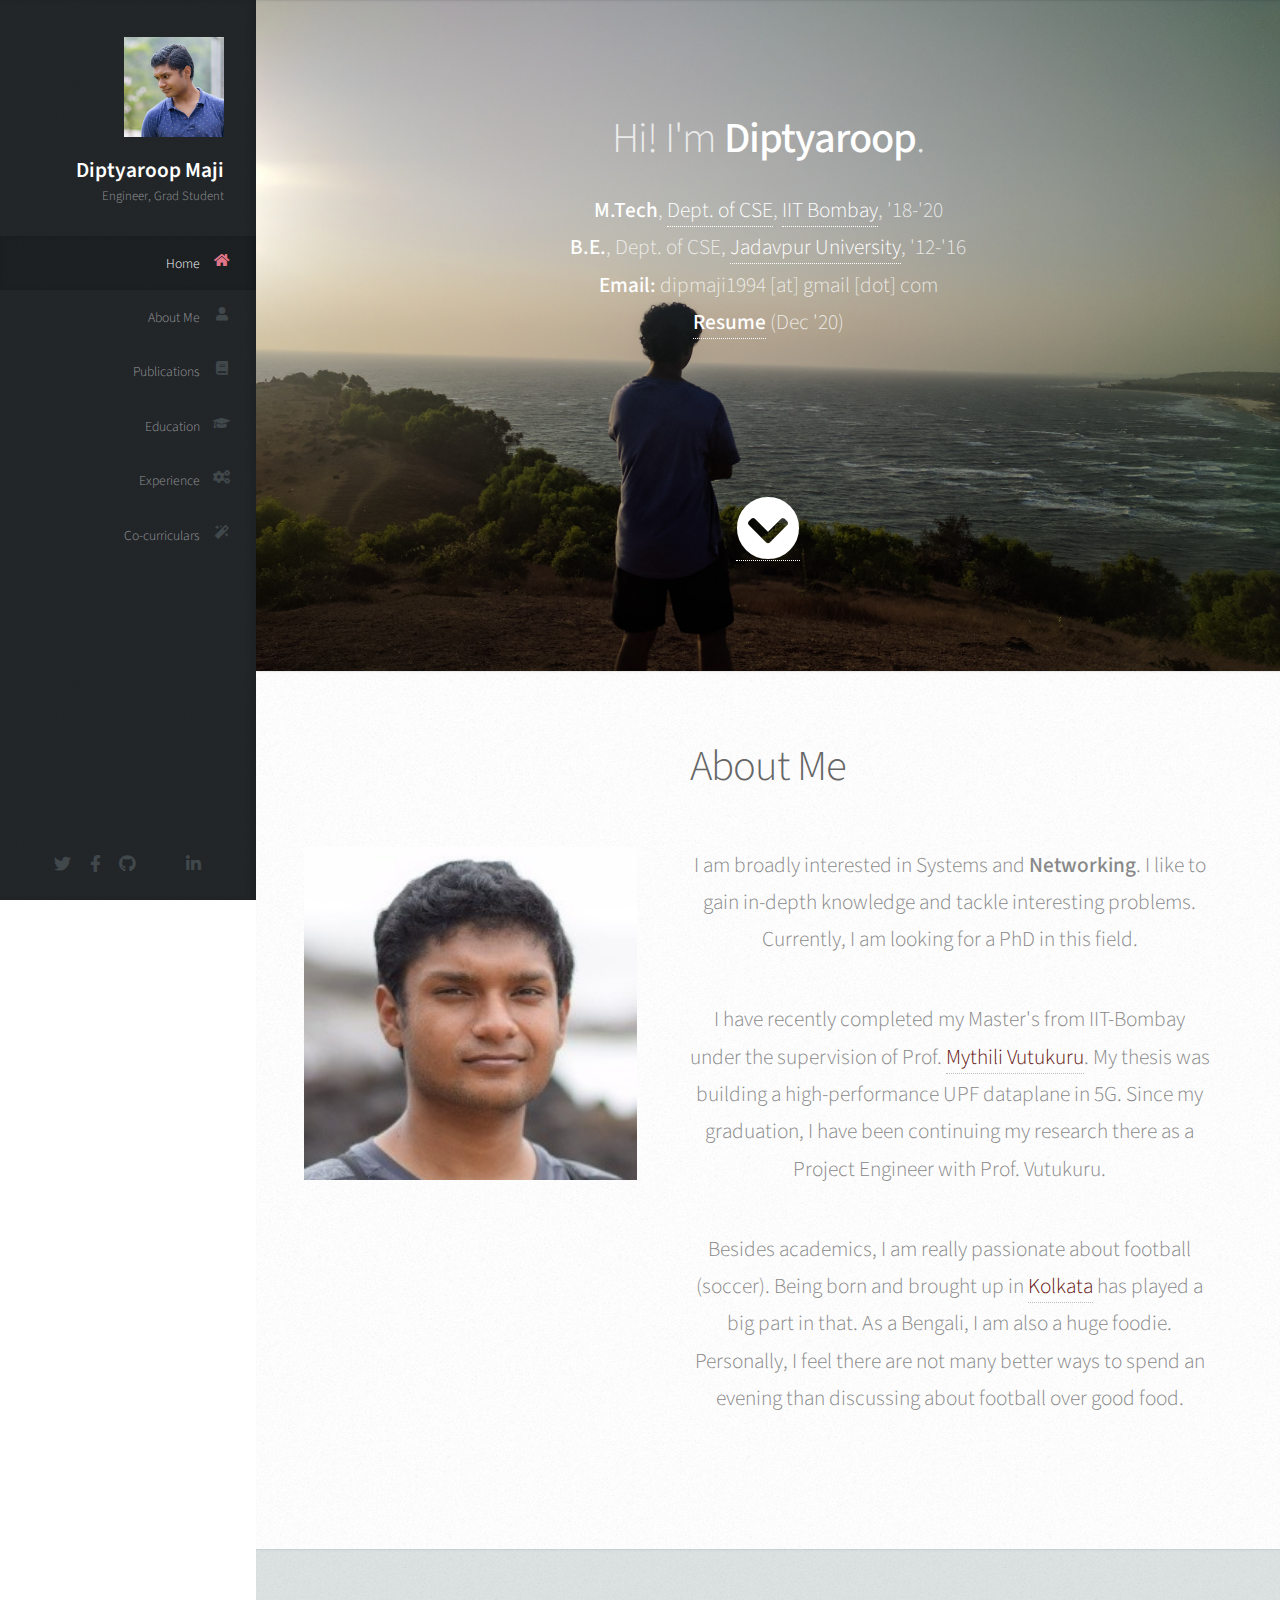
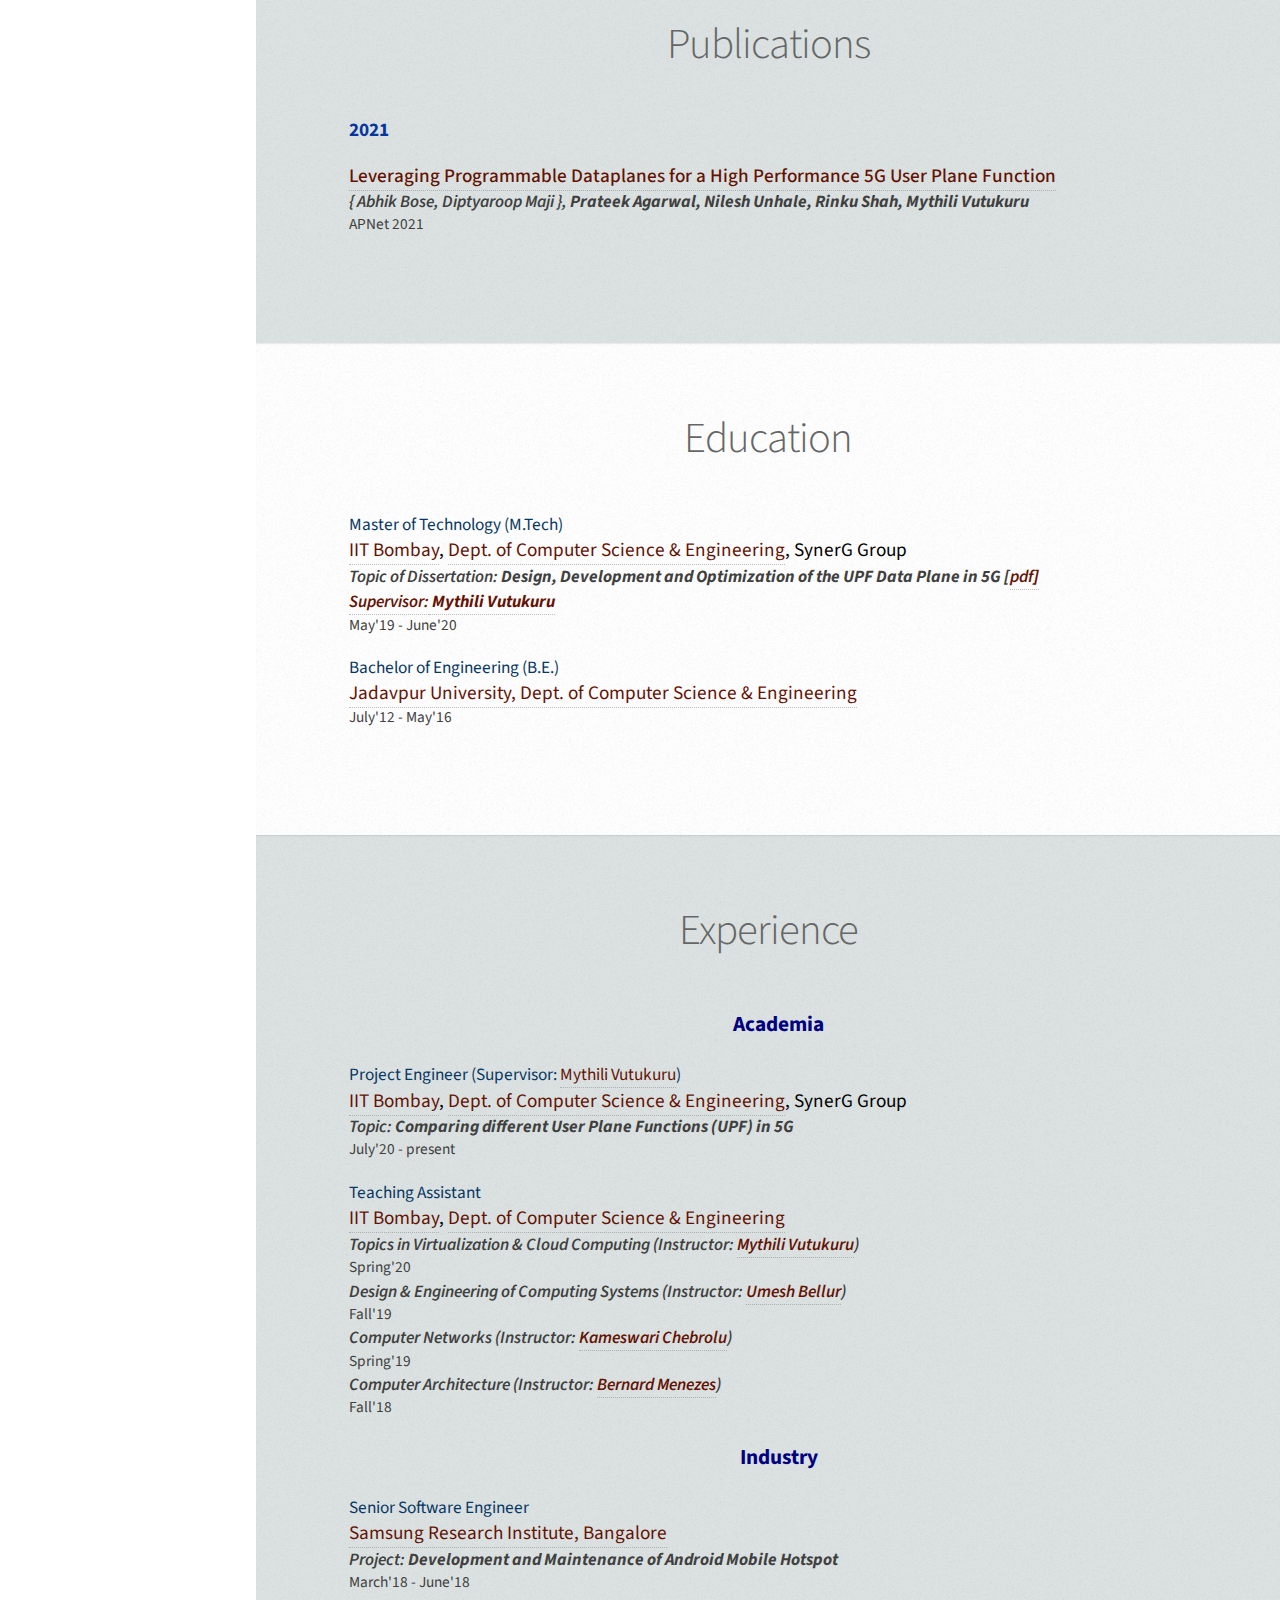
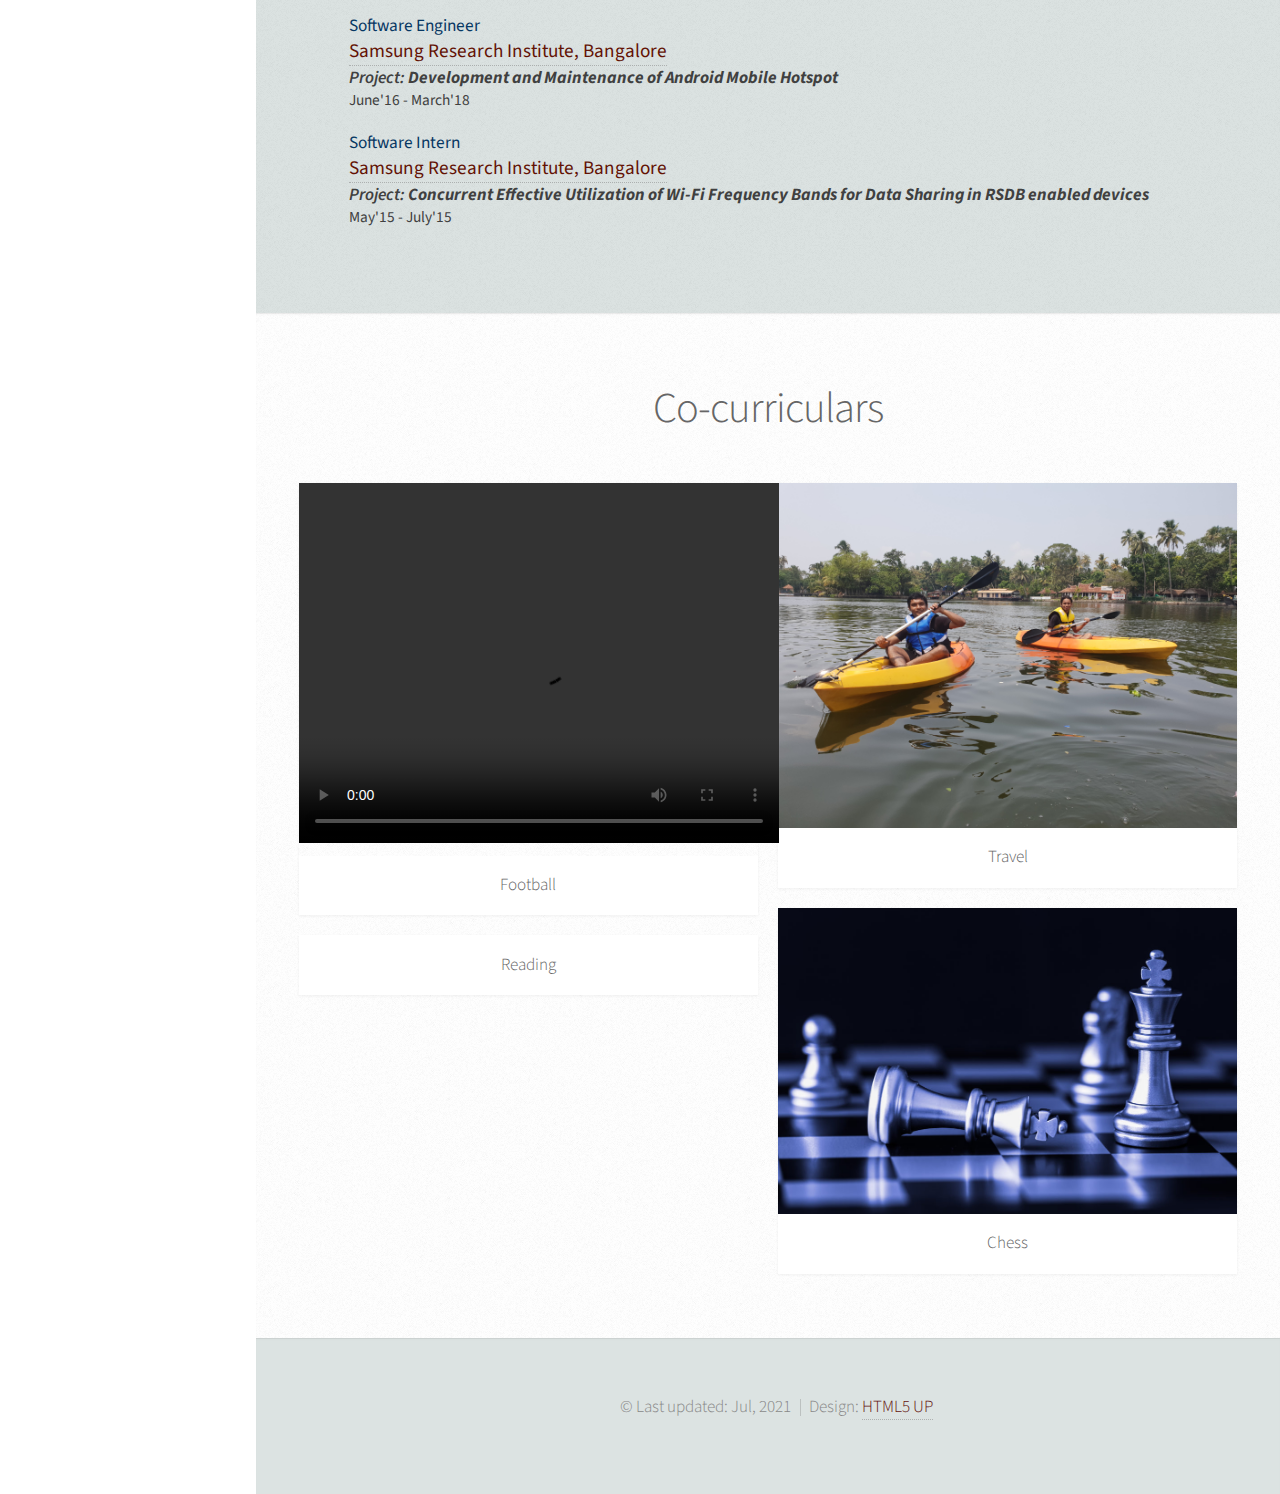
==== index.html @ 67aea066 "Updating website" ====
<!DOCTYPE HTML>
<!--
	Prologue by HTML5 UP
	html5up.net | @ajlkn
	Free for personal and commercial use under the CCA 3.0 license (html5up.net/license)
-->
<html lang="en" xml:lang="en" xmlns= "http://www.w3.org/1999/xhtml">
	<head>
		<title>Diptyaroop Maji</title>
		<meta charset="utf-8" />
		<meta name="viewport" content="width=device-width, initial-scale=1, user-scalable=no" />
		<link rel="stylesheet" href="assets/css/main.css" />
	</head>
	<body class="is-preload">

		<!-- Header -->
			<div id="header">

				<div class="top">

					<!-- Logo -->
						<div id="logo">
							<span class="image avatar48"><img src="images/profile_photo.jpg" alt="" /></span>
							<h1 id="title">Diptyaroop Maji</h1>
							<p>Engineer, Grad Student</p>
						</div>

					<!-- Nav -->
						<nav id="nav">
							<ul>
								<li><a href="#top" id="top-link"><span class="icon solid fa-home">Home</span></a></li>
								<li><a href="#portfolio" id="portfolio-link"><span class="icon solid fa-user">About Me</span></a></li>
								<li><a href="#publication" id="publication-link"><span class="icon solid fa-book">Publications</span></a></li>
								<li><a href="#edu" id="edu-link"><span class="icon solid fa-graduation-cap">Education</span></a></li>
								<li><a href="#about" id="about-link"><span class="icon solid fa-cogs">Experience</span></a></li>
								<li><a href="#contact" id="contact-link"><span class="icon solid fa-magic">Co-curriculars</span></a></li>
							</ul>
						</nav>

				</div>

				<div class="bottom">

					<!-- Social Icons -->
						<ul class="icons">
							<li><a href="https://twitter.com/diptyaroop" class="icon brands fa-twitter"><span class="label">Twitter</span></a></li>
							<li><a href="https://www.facebook.com/diptyaroop.maji/" class="icon brands fa-facebook-f"><span class="label">Facebook</span></a></li>
							<li><a href="https://github.com/diptyaroop" class="icon brands fa-github"><span class="label">Github</span></a></li>
							<li><a href="https://scholar.google.co.in/citations?user=QkURxEAAAAAJ&hl=en&oi=ao" class="ai ai-google-scholar-square"><span class="label"></span></a></li>
							<li><a href="https://www.linkedin.com/in/diptyaroop-maji-65b475a8/" class="icon brands fab fa-linkedin-in"><span class="label">LinkedIn</span></a></li>
							<!-- <li><a href="https://www.linkedin.com/in/diptyaroop-maji-65b475a8/" class="fab fa-linkedin-in"><span class="label"></span></a></li> -->
						</ul>

				</div>

			</div>

		<!-- Main -->
			<div id="main">

				<!-- Intro -->
					<section id="top" class="one dark cover">
						<div class="container">
							<!-- <header>
								<div class="prof-edu">
										<h1>Diptyaroop Maji</h1>
										<br/>
										<p>M.Tech, <a href="https://www.cse.iitb.ac.in/">Dept. of CSE</a>, <a href="http://www.iitb.ac.in/">IIT Bombay</a>, '18-'20</p>
										<p>B.E., Dept. of CSE, <a href="http://www.jaduniv.edu.in/">Jadavpur University</a>, '12-'16</p>
										<br/>
										<p><b>Email:</b> dipmaji1994 [at] gmail [dot] com</p>
										<p><b><a href="docs/Diptyaroop_Maji_CV_2page.pdf">Resume</a></b> (June '20')</p>
								</div>
							</header> -->

							<header>
								<h2 class="alt">Hi! I'm <strong>Diptyaroop</strong>.</h2>
								<p><strong>M.Tech</strong>, <a href="https://www.cse.iitb.ac.in/">Dept. of CSE</a>, <a href="http://www.iitb.ac.in/">IIT Bombay</a>, '18-'20
								<br/>
								<strong>B.E.</strong>, Dept. of CSE, <a href="http://www.jaduniv.edu.in/">Jadavpur University</a>, '12-'16
								<br/>
								<b><strong>Email:</strong></b> dipmaji1994 [at] gmail [dot] com
								<br/>
								<b><a href="docs/Diptyaroop_Maji_CV_2page.pdf"><strong>Resume</strong></a></b> (Dec '20)</p>
								<br/>
								<br/>
								<br/>
							</header>

							<footer>
								<a href="#portfolio" <i class="fas fa-chevron-circle-down fa-3x scrolly"></i></a>
							</footer>

						</div>
					</section>

				<!-- Portfolio -->
					<section id="portfolio" class="two">
						<div class="container">

							<header>
								<h2>About Me</h2>
							</header>

							<div class="row">
								<div class="image featured about_column">
								  <img src="images/self_photo.png" alt="" style="width:100%">
								</div>
								<div class="about_column">
									<p> I am broadly interested in Systems and <b>Networking</b>. I like to gain in-depth knowledge 
									and tackle interesting problems. Currently, I am looking for a PhD in this field.</p>
									<p>I have recently completed my Master's from IIT-Bombay under the supervision of Prof.
										<a href="https://www.cse.iitb.ac.in/~mythili/"> Mythili Vutukuru</a>. My thesis 
										was building a high-performance UPF dataplane in 5G. Since my graduation, 
										I have been continuing my research there as a Project Engineer with Prof. Vutukuru.
									</p>
									<p> Besides academics, I am really passionate about football (soccer). Being born and brought up in 
										<a href="https://www.lonelyplanet.com/india/kolkata-calcutta"> Kolkata</a>
										has played a big part in that. As a Bengali, I am also a huge foodie. Personally, I feel 
										there are not many better ways to spend an evening than discussing about football over good food.
									</p>
								</div>
							</div>

						</div>
					</section>

				<!-- Portfolio -->
				<section id="edu" class="three">
					<div class="container">

						<header>
							<h2>Publications</h2>
						</header>

						<ul class="papers" style="list-style-type:none;">
							<li>2021</li>
							<li>
								<p class="ptitle"><a href="docs/papers/APNet2021.pdf"><strong>Leveraging Programmable Dataplanes for a High Performance 5G User Plane Function</strong></p>
								<p class="pauthors"><strong>{ Abhik Bose, Diptyaroop Maji },</strong> Prateek Agarwal, Nilesh Unhale, Rinku Shah, Mythili Vutukuru</p>
								<p class="presources">APNet 2021</p>
								<!-- <p class="presources">May'19 - June'20</p> -->
							</li>
						</ul>

					</div>
				</section>

				<!-- Portfolio -->
				<section id="edu" class="four">
					<div class="container">

						<header>
							<h2>Education</h2>
						</header>

						<ul class="papers" style="list-style-type:none;">
							<li>
								<p class="pvenue">Master of Technology (M.Tech)</p>
								<p class="ptitle"><a href="http://www.iitb.ac.in/">IIT Bombay</a>, <a href="http://cse.iitb.ac.in/">Dept. of Computer Science & Engineering</a>, SynerG Group</p>
								<p class="pauthors"><strong>Topic of Dissertation:</strong> Design, Development and Optimization of the UPF Data Plane in 5G [<a href="docs/Diptyaroop_Maji_MTech_thesis.pdf"><strong>pdf</strong>]</p>
								<p class="pauthors"><strong>Supervisor:</strong><a href="https://www.cse.iitb.ac.in/~mythili/"> Mythili Vutukuru</a></p>
								<p class="presources">May'19 - June'20</p>
							</li>
							<li>
								<p class="pvenue">Bachelor of Engineering (B.E.)</p>
								<p class="ptitle"><a href="http://www.jaduniv.edu.in/">Jadavpur University, Dept. of Computer Science & Engineering</a></p>
								<!-- <p class="pauthors"><strong>Topic of Dissertation:</strong> Design, Development and Optimization of the UPF Data Plane in 5G</p> -->
								<!-- <p class="pauthors"><strong>Supervisor:</strong><a href="https://www.cse.iitb.ac.in/~mythili/">Mythili Vutukuru</a></p> -->
								<p class="presources">July'12 - May'16</p>
							</li>
						</ul>

					</div>
				</section>

				<!-- About Me -->
					<section id="about" class="five">
						<div class="container">

							<header>
								<h2>Experience</h2>
							</header>

							<ul class="papers pubhead">
								Academia
							<li>
								<p class="pvenue">Project Engineer (Supervisor: <a href="https://www.cse.iitb.ac.in/~mythili/">Mythili Vutukuru</a>)</p>
								<p class="ptitle"><a href="http://www.iitb.ac.in/">IIT Bombay</a>, <a href="http://cse.iitb.ac.in/">Dept. of Computer Science & Engineering</a>, SynerG Group</p>
								<p class="pauthors"><strong>Topic:</strong> Comparing different User Plane Functions (UPF) in 5G</p>
								<p class="presources">July'20 - present</p>
							</li>
							<!-- <li>
								<p class="pvenue">Master's candidate (Supervisor: <a href="https://www.cse.iitb.ac.in/~mythili/">Mythili Vutukuru</a>)</p>
								<p class="ptitle"><a href="http://www.iitb.ac.in/">IIT Bombay</a>, <a href="http://cse.iitb.ac.in/">Dept. of Computer Science & Engineering</a>, SynerG Group</p>
								<p class="pauthors"><strong>Topic of Dissertation:</strong> Design, Development and Optimization of the UPF Data Plane in 5G</p>
								<p class="presources">May'19 - June'20</p>
							</li> -->
							<li>
								<p class="pvenue">Teaching Assistant</p>
								<p class="ptitle"><a href="http://www.iitb.ac.in/">IIT Bombay</a>, <a href="http://cse.iitb.ac.in/">Dept. of Computer Science & Engineering</a></p>
								<p class="pauthors"><strong>Topics in Virtualization & Cloud Computing (Instructor: <a href="https://www.cse.iitb.ac.in/~mythili/">Mythili Vutukuru</a>)</strong></p>
								<p class="presources">Spring'20</p>
								<p class="pauthors"><strong>Design & Engineering of Computing Systems (Instructor: <a href="https://www.cse.iitb.ac.in/~umesh/">Umesh Bellur</a>)</strong></p>
								<p class="presources">Fall'19</p>
								<p class="pauthors"><strong>Computer Networks (Instructor: <a href="https://www.cse.iitb.ac.in/people/faculty.php/">Kameswari Chebrolu</a>)</strong></p>
								<p class="presources">Spring'19</p>
								<p class="pauthors"><strong>Computer Architecture (Instructor: <a href="https://www.cse.iitb.ac.in/people/faculty.php/">Bernard Menezes</a>)</strong></p>
								<p class="presources">Fall'18</p>
							</li>
						</ul>
						<ul class="papers pubhead">							
								Industry
							<li>
								<p class="pvenue">Senior Software Engineer</p>
								<p class="ptitle"><a href="https://research.samsung.com/sri-b"> Samsung Research Institute, Bangalore</a></p>
								<p class="pauthors"><strong>Project:</strong> Development and Maintenance of Android Mobile Hotspot</p>
								<p class="presources">March'18 - June'18</p>
							</li>
							<li>
								<p class="pvenue">Software Engineer</p>
								<p class="ptitle"><a href="https://research.samsung.com/sri-b"> Samsung Research Institute, Bangalore</a></p>
								<p class="pauthors"><strong>Project:</strong> Development and Maintenance of Android Mobile Hotspot</p>
								<p class="presources">June'16 - March'18</p>
							</li>
							<li>
								<p class="pvenue">Software Intern</p>
								<p class="ptitle"><a href="https://research.samsung.com/sri-b"> Samsung Research Institute, Bangalore</a></p>
								<p class="pauthors"><strong>Project:</strong> Concurrent Effective Utilization of Wi-Fi Frequency Bands for Data Sharing in RSDB enabled devices </p>
								<p class="presources">May'15 - July'15</p>
							</li>							
						</ul>

						</div>
					</section>

				<!-- Contact -->
					<section id="contact" class="six">
						<div class="container">

							<header>
								<h2>Co-curriculars</h2>
							</header>

							<div class="row">
								<div class="col-4 col-12-mobile">
									<article class="item">
										<!-- <a href="#" class="image fit"><img src="images/pic02.jpg" alt="" /></a> -->
										<video width="480" height="360" controls>
											<source src="images/football.mp4" type="video/mp4">
										</video>
										<header>
											<h3>Football</h3>
										</header>
									</article>
									<article class="item">
										<div class="image fit"><img src="images/books.jpg" alt="" /></div>
										<header>
											<h3>Reading</h3>
										</header>
									</article>
								</div>
								<div class="col-4 col-12-mobile">
									<article class="item">
										<div class="image fit"><img src="images/travel.jpg" alt="" /></div>
										<header>
											<h3>Travel</h3>
										</header>
									</article>
									<article class="item">
										<div class="image fit"><img src="images/chess.jpg" alt="" /></div>
										<header>
											<h3>Chess</h3>
										</header>
									</article>
								</div>
								<!-- <div class="col-4 col-12-mobile">
									<article class="item">
										<a href="#" class="image fit"><img src="images/pic06.jpg" alt="" /></a>
										<header>
											<h3>Dolor Penatibus</h3>
										</header>
									</article>
									<article class="item">
										<a href="#" class="image fit"><img src="images/pic07.jpg" alt="" /></a>
										<header>
											<h3>Orci Convallis</h3>
										</header>
									</article>
								</div> -->
							</div> 

							

						</div>
					</section>

			</div>

		<!-- Footer -->
			<div id="footer">

				<!-- Copyright -->
					<ul class="copyright">
						<li>&copy; Last updated: Jul, 2021</li><li>Design: <a href="http://html5up.net">HTML5 UP</a></li>
					</ul>

			</div>

		<!-- Scripts -->
			<script src="assets/js/jquery.min.js"></script>
			<script src="assets/js/jquery.scrolly.min.js"></script>
			<script src="assets/js/jquery.scrollex.min.js"></script>
			<script src="assets/js/browser.min.js"></script>
			<script src="assets/js/breakpoints.min.js"></script>
			<script src="assets/js/util.js"></script>
			<script src="assets/js/main.js"></script>

	</body>
</html>
---- assets/css/main.css ----
@import url("fontawesome-all.min.css");
@import url("https://fonts.googleapis.com/css?family=Source+Sans+Pro:300,300italic,400,600");
@import url("https://cdn.jsdelivr.net/gh/jpswalsh/academicons@1/css/academicons.min.css");


/*
	Prologue by HTML5 UP
	html5up.net | @ajlkn
	Free for personal and commercial use under the CCA 3.0 license (html5up.net/license)
*/

html, body, div, span, applet, object,
iframe, h1, h2, h3, h4, h5, h6, p, blockquote,
pre, a, abbr, acronym, address, big, cite,
code, del, dfn, em, img, ins, kbd, q, s, samp,
small, strike, strong, sub, sup, tt, var, b,
u, i, center, dl, dt, dd, ol, ul, li, fieldset,
form, label, legend, table, caption, tbody,
tfoot, thead, tr, th, td, article, aside,
canvas, details, embed, figure, figcaption,
footer, header, hgroup, menu, nav, output, ruby,
section, summary, time, mark, audio, video {
	margin: 0;
	padding: 0;
	border: 0;
	font-size: 100%;
	font: inherit;
	vertical-align: baseline;}

article, aside, details, figcaption, figure,
footer, header, hgroup, menu, nav, section {
	display: block;}

body {
	line-height: 1;
}

ol, ul {
	list-style: none;
}

blockquote, q {
	quotes: none;
}

	blockquote:before, blockquote:after, q:before, q:after {
		content: '';
		content: none;
	}

table {
	border-collapse: collapse;
	border-spacing: 0;
}

body {
	-webkit-text-size-adjust: none;
}

mark {
	background-color: transparent;
	color: inherit;
}

input::-moz-focus-inner {
	border: 0;
	padding: 0;
}

input, select, textarea {
	-moz-appearance: none;
	-webkit-appearance: none;
	-ms-appearance: none;
	appearance: none;
}

/* Basic */

	html {
		box-sizing: border-box;
	}

	*, *:before, *:after {
		box-sizing: inherit;
	}

	body {
		background: #fff;
		font-family: 'Source Sans Pro', sans-serif;
		font-size: 19pt;
		font-weight: 300;
		line-height: 1.75em;
		color: #888;
	}

		body.is-preload *, body.is-preload *:before, body.is-preload *:after {
			-moz-animation: none !important;
			-webkit-animation: none !important;
			-ms-animation: none !important;
			animation: none !important;
			-moz-transition: none !important;
			-webkit-transition: none !important;
			-ms-transition: none !important;
			transition: none !important;
		}

	input, textarea, select {
		font-family: 'Source Sans Pro', sans-serif;
		font-size: 19pt;
		font-weight: 300;
		line-height: 1.75em;
		color: #888;
	}

	h1, h2, h3, h4, h5, h6 {
		font-weight: 300;
		color: #666;
		line-height: 1.5em;
	}

	h1 a, h2 a, h3 a, h4 a, h5 a, h6 a {
		color: inherit;
		text-decoration: none;
	}

		h1 a strong, h2 a strong, h3 a strong, h4 a strong, h5 a strong, h6 a strong {
			color: #333;
		}

	h2 {
		font-size: 2em;
		letter-spacing: -1px;
	}

		h2.alt {
			color: rgb(255, 253, 253);
		}

			h2.alt strong {
				color: rgb(218, 214, 214);
			}

	h3 {
		font-size: 1.5em;
	}

	header {
		margin: 0 0 2em 0;
	}

		header > p {
			margin: 1em 0 0 0;
		}

	footer {
		margin: 2em 0 0 0;
	}

	strong, b {
		font-weight: 500;
		/* color: rgb(255, 244, 244); */
	}

	em, i {
		font-style: italic;
	}

	a {
		text-decoration: none;
		/* color: inherit; */
		color: rgb(99, 18, 14);
		border-bottom: dotted 1px rgba(128, 128, 128, 0.5);
		-moz-transition: color 0.35s ease-in-out, border-bottom-color 0.35s ease-in-out;
		-webkit-transition: color 0.35s ease-in-out, border-bottom-color 0.35s ease-in-out;
		-ms-transition: color 0.35s ease-in-out, border-bottom-color 0.35s ease-in-out;
		transition: color 0.35s ease-in-out, border-bottom-color 0.35s ease-in-out;
		outline: 0;
	}

		a:hover {
			color: #E27689;
			border-bottom-color: rgba(255, 255, 255, 0);
		}

	sub {
		position: relative;
		top: 0.5em;
		font-size: 0.8em;
	}

	sup {
		position: relative;
		top: -0.5em;
		font-size: 0.8em;
	}

	hr {
		border: 0;
		border-top: solid 1px #ddd;
	}

	blockquote {
		border-left: solid 0.5em #ddd;
		padding: 1em 0 1em 2em;
		font-style: italic;
	}

	p, ul, ol, dl, table {
		margin-bottom: 2em;
	}

	br.clear {
		clear: both;
	}

/* Container */

	.container {
		margin: 0 auto;
		max-width: 100%;
		width: 1400px;
	}

		@media screen and (min-width: 961px) and (max-width: 1880px) {

			.container {
				width: 1200px;
			}

		}

		@media screen and (min-width: 961px) and (max-width: 1620px) {

			.container {
				width: 960px;
			}

		}

		@media screen and (min-width: 961px) and (max-width: 1320px) {

			.container {
				width: 100%;
			}

		}

		@media screen and (max-width: 960px) {

			.container {
				width: 100%;
			}

		}

		@media screen and (max-width: 736px) {

			.container {
				width: 100%;
			}

		}

/* Row */

	.row {
		display: flex;
		flex-wrap: wrap;
		box-sizing: border-box;
		align-items: stretch;
	}

		.row > * {
			box-sizing: border-box;
		}

		.row.gtr-uniform > * > :last-child {
			margin-bottom: 0;
		}

		.row.aln-left {
			justify-content: flex-start;
		}

		.row.aln-center {
			justify-content: center;
		}

		.row.aln-right {
			justify-content: flex-end;
		}

		.row.aln-top {
			align-items: flex-start;
		}

		.row.aln-middle {
			align-items: center;
		}

		.row.aln-bottom {
			align-items: flex-end;
		}

		.row > .imp {
			order: -1;
		}

		.row > .col-1 {
			width: 8.33333%;
		}

		.row > .off-1 {
			margin-left: 8.33333%;
		}

		.row > .col-2 {
			width: 16.66667%;
		}

		.row > .off-2 {
			margin-left: 16.66667%;
		}

		.row > .col-3 {
			width: 25%;
		}

		.row > .off-3 {
			margin-left: 25%;
		}

		.row > .col-4 {
			/* width: 33.33333%; */
			width: 50%;
		}

		.row > .off-4 {
			margin-left: 33.33333%;
		}

		.row > .col-5 {
			width: 41.66667%;
		}

		.row > .off-5 {
			margin-left: 41.66667%;
		}

		.row > .col-6 {
			width: 50%;
		}

		.row > .off-6 {
			margin-left: 50%;
		}

		.row > .col-7 {
			width: 58.33333%;
		}

		.row > .off-7 {
			margin-left: 58.33333%;
		}

		.row > .col-8 {
			width: 66.66667%;
		}

		.row > .off-8 {
			margin-left: 66.66667%;
		}

		.row > .col-9 {
			width: 75%;
		}

		.row > .off-9 {
			margin-left: 75%;
		}

		.row > .col-10 {
			width: 83.33333%;
		}

		.row > .off-10 {
			margin-left: 83.33333%;
		}

		.row > .col-11 {
			width: 91.66667%;
		}

		.row > .off-11 {
			margin-left: 91.66667%;
		}

		.row > .col-12 {
			width: 100%;
		}

		.row > .off-12 {
			margin-left: 100%;
		}

		.row.gtr-0 {
			margin-top: 0px;
			margin-left: 0px;
		}

			.row.gtr-0 > * {
				padding: 0px 0 0 0px;
			}

			.row.gtr-0.gtr-uniform {
				margin-top: 0px;
			}

				.row.gtr-0.gtr-uniform > * {
					padding-top: 0px;
				}

		.row.gtr-25 {
			margin-top: -10px;
			margin-left: -10px;
		}

			.row.gtr-25 > * {
				padding: 10px 0 0 10px;
			}

			.row.gtr-25.gtr-uniform {
				margin-top: -10px;
			}

				.row.gtr-25.gtr-uniform > * {
					padding-top: 10px;
				}

		.row.gtr-50 {
			margin-top: -20px;
			margin-left: -20px;
		}

			.row.gtr-50 > * {
				padding: 20px 0 0 20px;
			}

			.row.gtr-50.gtr-uniform {
				margin-top: -20px;
			}

				.row.gtr-50.gtr-uniform > * {
					padding-top: 20px;
				}

		.row {
			margin-top: -40px;
			margin-left: -40px;
		}

			.row > * {
				padding: 40px 0 0 40px;
			}

			.row.gtr-uniform {
				margin-top: -40px;
			}

				.row.gtr-uniform > * {
					padding-top: 40px;
				}

		.row.gtr-150 {
			margin-top: -60px;
			margin-left: -60px;
		}

			.row.gtr-150 > * {
				padding: 60px 0 0 60px;
			}

			.row.gtr-150.gtr-uniform {
				margin-top: -60px;
			}

				.row.gtr-150.gtr-uniform > * {
					padding-top: 60px;
				}

		.row.gtr-200 {
			margin-top: -80px;
			margin-left: -80px;
		}

			.row.gtr-200 > * {
				padding: 80px 0 0 80px;
			}

			.row.gtr-200.gtr-uniform {
				margin-top: -80px;
			}

				.row.gtr-200.gtr-uniform > * {
					padding-top: 80px;
				}

		@media screen and (min-width: 961px) and (max-width: 1880px) {

			.row {
				display: flex;
				flex-wrap: wrap;
				box-sizing: border-box;
				align-items: stretch;
			}

				.row > * {
					box-sizing: border-box;
				}

				.row.gtr-uniform > * > :last-child {
					margin-bottom: 0;
				}

				.row.aln-left {
					justify-content: flex-start;
				}

				.row.aln-center {
					justify-content: center;
				}

				.row.aln-right {
					justify-content: flex-end;
				}

				.row.aln-top {
					align-items: flex-start;
				}

				.row.aln-middle {
					align-items: center;
				}

				.row.aln-bottom {
					align-items: flex-end;
				}

				.row > .imp-wide {
					order: -1;
				}

				.row > .col-1-wide {
					width: 8.33333%;
				}

				.row > .off-1-wide {
					margin-left: 8.33333%;
				}

				.row > .col-2-wide {
					width: 16.66667%;
				}

				.row > .off-2-wide {
					margin-left: 16.66667%;
				}

				.row > .col-3-wide {
					width: 25%;
				}

				.row > .off-3-wide {
					margin-left: 25%;
				}

				.row > .col-4-wide {
					width: 33.33333%;
				}

				.row > .off-4-wide {
					margin-left: 33.33333%;
				}

				.row > .col-5-wide {
					width: 41.66667%;
				}

				.row > .off-5-wide {
					margin-left: 41.66667%;
				}

				.row > .col-6-wide {
					width: 50%;
				}

				.row > .off-6-wide {
					margin-left: 50%;
				}

				.row > .col-7-wide {
					width: 58.33333%;
				}

				.row > .off-7-wide {
					margin-left: 58.33333%;
				}

				.row > .col-8-wide {
					width: 66.66667%;
				}

				.row > .off-8-wide {
					margin-left: 66.66667%;
				}

				.row > .col-9-wide {
					width: 75%;
				}

				.row > .off-9-wide {
					margin-left: 75%;
				}

				.row > .col-10-wide {
					width: 83.33333%;
				}

				.row > .off-10-wide {
					margin-left: 83.33333%;
				}

				.row > .col-11-wide {
					width: 91.66667%;
				}

				.row > .off-11-wide {
					margin-left: 91.66667%;
				}

				.row > .col-12-wide {
					width: 100%;
				}

				.row > .off-12-wide {
					margin-left: 100%;
				}

				.row.gtr-0 {
					margin-top: 0px;
					margin-left: 0px;
				}

					.row.gtr-0 > * {
						padding: 0px 0 0 0px;
					}

					.row.gtr-0.gtr-uniform {
						margin-top: 0px;
					}

						.row.gtr-0.gtr-uniform > * {
							padding-top: 0px;
						}

				.row.gtr-25 {
					margin-top: -10px;
					margin-left: -10px;
				}

					.row.gtr-25 > * {
						padding: 10px 0 0 10px;
					}

					.row.gtr-25.gtr-uniform {
						margin-top: -10px;
					}

						.row.gtr-25.gtr-uniform > * {
							padding-top: 10px;
						}

				.row.gtr-50 {
					margin-top: -20px;
					margin-left: -20px;
				}

					.row.gtr-50 > * {
						padding: 20px 0 0 20px;
					}

					.row.gtr-50.gtr-uniform {
						margin-top: -20px;
					}

						.row.gtr-50.gtr-uniform > * {
							padding-top: 20px;
						}

				.row {
					margin-top: -40px;
					margin-left: -40px;
				}

					.row > * {
						padding: 40px 0 0 40px;
					}

					.row.gtr-uniform {
						margin-top: -40px;
					}

						.row.gtr-uniform > * {
							padding-top: 40px;
						}

				.row.gtr-150 {
					margin-top: -60px;
					margin-left: -60px;
				}

					.row.gtr-150 > * {
						padding: 60px 0 0 60px;
					}

					.row.gtr-150.gtr-uniform {
						margin-top: -60px;
					}

						.row.gtr-150.gtr-uniform > * {
							padding-top: 60px;
						}

				.row.gtr-200 {
					margin-top: -80px;
					margin-left: -80px;
				}

					.row.gtr-200 > * {
						padding: 80px 0 0 80px;
					}

					.row.gtr-200.gtr-uniform {
						margin-top: -80px;
					}

						.row.gtr-200.gtr-uniform > * {
							padding-top: 80px;
						}

		}

		@media screen and (min-width: 961px) and (max-width: 1620px) {

			.row {
				display: flex;
				flex-wrap: wrap;
				box-sizing: border-box;
				align-items: stretch;
			}

				.row > * {
					box-sizing: border-box;
				}

				.row.gtr-uniform > * > :last-child {
					margin-bottom: 0;
				}

				.row.aln-left {
					justify-content: flex-start;
				}

				.row.aln-center {
					justify-content: center;
				}

				.row.aln-right {
					justify-content: flex-end;
				}

				.row.aln-top {
					align-items: flex-start;
				}

				.row.aln-middle {
					align-items: center;
				}

				.row.aln-bottom {
					align-items: flex-end;
				}

				.row > .imp-normal {
					order: -1;
				}

				.row > .col-1-normal {
					width: 8.33333%;
				}

				.row > .off-1-normal {
					margin-left: 8.33333%;
				}

				.row > .col-2-normal {
					width: 16.66667%;
				}

				.row > .off-2-normal {
					margin-left: 16.66667%;
				}

				.row > .col-3-normal {
					width: 25%;
				}

				.row > .off-3-normal {
					margin-left: 25%;
				}

				.row > .col-4-normal {
					width: 33.33333%;
				}

				.row > .off-4-normal {
					margin-left: 33.33333%;
				}

				.row > .col-5-normal {
					width: 41.66667%;
				}

				.row > .off-5-normal {
					margin-left: 41.66667%;
				}

				.row > .col-6-normal {
					width: 50%;
				}

				.row > .off-6-normal {
					margin-left: 50%;
				}

				.row > .col-7-normal {
					width: 58.33333%;
				}

				.row > .off-7-normal {
					margin-left: 58.33333%;
				}

				.row > .col-8-normal {
					width: 66.66667%;
				}

				.row > .off-8-normal {
					margin-left: 66.66667%;
				}

				.row > .col-9-normal {
					width: 75%;
				}

				.row > .off-9-normal {
					margin-left: 75%;
				}

				.row > .col-10-normal {
					width: 83.33333%;
				}

				.row > .off-10-normal {
					margin-left: 83.33333%;
				}

				.row > .col-11-normal {
					width: 91.66667%;
				}

				.row > .off-11-normal {
					margin-left: 91.66667%;
				}

				.row > .col-12-normal {
					width: 100%;
				}

				.row > .off-12-normal {
					margin-left: 100%;
				}

				.row.gtr-0 {
					margin-top: 0px;
					margin-left: 0px;
				}

					.row.gtr-0 > * {
						padding: 0px 0 0 0px;
					}

					.row.gtr-0.gtr-uniform {
						margin-top: 0px;
					}

						.row.gtr-0.gtr-uniform > * {
							padding-top: 0px;
						}

				.row.gtr-25 {
					margin-top: -10px;
					margin-left: -10px;
				}

					.row.gtr-25 > * {
						padding: 10px 0 0 10px;
					}

					.row.gtr-25.gtr-uniform {
						margin-top: -10px;
					}

						.row.gtr-25.gtr-uniform > * {
							padding-top: 10px;
						}

				.row.gtr-50 {
					margin-top: -20px;
					margin-left: -20px;
				}

					.row.gtr-50 > * {
						padding: 20px 0 0 20px;
					}

					.row.gtr-50.gtr-uniform {
						margin-top: -20px;
					}

						.row.gtr-50.gtr-uniform > * {
							padding-top: 20px;
						}

				.row {
					margin-top: -40px;
					margin-left: -40px;
				}

					.row > * {
						padding: 40px 0 0 40px;
					}

					.row.gtr-uniform {
						margin-top: -40px;
					}

						.row.gtr-uniform > * {
							padding-top: 40px;
						}

				.row.gtr-150 {
					margin-top: -60px;
					margin-left: -60px;
				}

					.row.gtr-150 > * {
						padding: 60px 0 0 60px;
					}

					.row.gtr-150.gtr-uniform {
						margin-top: -60px;
					}

						.row.gtr-150.gtr-uniform > * {
							padding-top: 60px;
						}

				.row.gtr-200 {
					margin-top: -80px;
					margin-left: -80px;
				}

					.row.gtr-200 > * {
						padding: 80px 0 0 80px;
					}

					.row.gtr-200.gtr-uniform {
						margin-top: -80px;
					}

						.row.gtr-200.gtr-uniform > * {
							padding-top: 80px;
						}

		}

		@media screen and (min-width: 961px) and (max-width: 1320px) {

			.row {
				display: flex;
				flex-wrap: wrap;
				box-sizing: border-box;
				align-items: stretch;
			}

				.row > * {
					box-sizing: border-box;
				}

				.row.gtr-uniform > * > :last-child {
					margin-bottom: 0;
				}

				.row.aln-left {
					justify-content: flex-start;
				}

				.row.aln-center {
					justify-content: center;
				}

				.row.aln-right {
					justify-content: flex-end;
				}

				.row.aln-top {
					align-items: flex-start;
				}

				.row.aln-middle {
					align-items: center;
				}

				.row.aln-bottom {
					align-items: flex-end;
				}

				.row > .imp-narrow {
					order: -1;
				}

				.row > .col-1-narrow {
					width: 8.33333%;
				}

				.row > .off-1-narrow {
					margin-left: 8.33333%;
				}

				.row > .col-2-narrow {
					width: 16.66667%;
				}

				.row > .off-2-narrow {
					margin-left: 16.66667%;
				}

				.row > .col-3-narrow {
					width: 25%;
				}

				.row > .off-3-narrow {
					margin-left: 25%;
				}

				.row > .col-4-narrow {
					width: 33.33333%;
				}

				.row > .off-4-narrow {
					margin-left: 33.33333%;
				}

				.row > .col-5-narrow {
					width: 41.66667%;
				}

				.row > .off-5-narrow {
					margin-left: 41.66667%;
				}

				.row > .col-6-narrow {
					width: 50%;
				}

				.row > .off-6-narrow {
					margin-left: 50%;
				}

				.row > .col-7-narrow {
					width: 58.33333%;
				}

				.row > .off-7-narrow {
					margin-left: 58.33333%;
				}

				.row > .col-8-narrow {
					width: 66.66667%;
				}

				.row > .off-8-narrow {
					margin-left: 66.66667%;
				}

				.row > .col-9-narrow {
					width: 75%;
				}

				.row > .off-9-narrow {
					margin-left: 75%;
				}

				.row > .col-10-narrow {
					width: 83.33333%;
				}

				.row > .off-10-narrow {
					margin-left: 83.33333%;
				}

				.row > .col-11-narrow {
					width: 91.66667%;
				}

				.row > .off-11-narrow {
					margin-left: 91.66667%;
				}

				.row > .col-12-narrow {
					width: 100%;
				}

				.row > .off-12-narrow {
					margin-left: 100%;
				}

				.row.gtr-0 {
					margin-top: 0px;
					margin-left: 0px;
				}

					.row.gtr-0 > * {
						padding: 0px 0 0 0px;
					}

					.row.gtr-0.gtr-uniform {
						margin-top: 0px;
					}

						.row.gtr-0.gtr-uniform > * {
							padding-top: 0px;
						}

				.row.gtr-25 {
					margin-top: -5px;
					margin-left: -5px;
				}

					.row.gtr-25 > * {
						padding: 5px 0 0 5px;
					}

					.row.gtr-25.gtr-uniform {
						margin-top: -5px;
					}

						.row.gtr-25.gtr-uniform > * {
							padding-top: 5px;
						}

				.row.gtr-50 {
					margin-top: -10px;
					margin-left: -10px;
				}

					.row.gtr-50 > * {
						padding: 10px 0 0 10px;
					}

					.row.gtr-50.gtr-uniform {
						margin-top: -10px;
					}

						.row.gtr-50.gtr-uniform > * {
							padding-top: 10px;
						}

				.row {
					margin-top: -20px;
					margin-left: -20px;
				}

					.row > * {
						padding: 20px 0 0 20px;
					}

					.row.gtr-uniform {
						margin-top: -20px;
					}

						.row.gtr-uniform > * {
							padding-top: 20px;
						}

				.row.gtr-150 {
					margin-top: -30px;
					margin-left: -30px;
				}

					.row.gtr-150 > * {
						padding: 30px 0 0 30px;
					}

					.row.gtr-150.gtr-uniform {
						margin-top: -30px;
					}

						.row.gtr-150.gtr-uniform > * {
							padding-top: 30px;
						}

				.row.gtr-200 {
					margin-top: -40px;
					margin-left: -40px;
				}

					.row.gtr-200 > * {
						padding: 40px 0 0 40px;
					}

					.row.gtr-200.gtr-uniform {
						margin-top: -40px;
					}

						.row.gtr-200.gtr-uniform > * {
							padding-top: 40px;
						}

		}

		@media screen and (max-width: 960px) {

			.row {
				display: flex;
				flex-wrap: wrap;
				box-sizing: border-box;
				align-items: stretch;
			}

				.row > * {
					box-sizing: border-box;
				}

				.row.gtr-uniform > * > :last-child {
					margin-bottom: 0;
				}

				.row.aln-left {
					justify-content: flex-start;
				}

				.row.aln-center {
					justify-content: center;
				}

				.row.aln-right {
					justify-content: flex-end;
				}

				.row.aln-top {
					align-items: flex-start;
				}

				.row.aln-middle {
					align-items: center;
				}

				.row.aln-bottom {
					align-items: flex-end;
				}

				.row > .imp-narrower {
					order: -1;
				}

				.row > .col-1-narrower {
					width: 8.33333%;
				}

				.row > .off-1-narrower {
					margin-left: 8.33333%;
				}

				.row > .col-2-narrower {
					width: 16.66667%;
				}

				.row > .off-2-narrower {
					margin-left: 16.66667%;
				}

				.row > .col-3-narrower {
					width: 25%;
				}

				.row > .off-3-narrower {
					margin-left: 25%;
				}

				.row > .col-4-narrower {
					width: 33.33333%;
				}

				.row > .off-4-narrower {
					margin-left: 33.33333%;
				}

				.row > .col-5-narrower {
					width: 41.66667%;
				}

				.row > .off-5-narrower {
					margin-left: 41.66667%;
				}

				.row > .col-6-narrower {
					width: 50%;
				}

				.row > .off-6-narrower {
					margin-left: 50%;
				}

				.row > .col-7-narrower {
					width: 58.33333%;
				}

				.row > .off-7-narrower {
					margin-left: 58.33333%;
				}

				.row > .col-8-narrower {
					width: 66.66667%;
				}

				.row > .off-8-narrower {
					margin-left: 66.66667%;
				}

				.row > .col-9-narrower {
					width: 75%;
				}

				.row > .off-9-narrower {
					margin-left: 75%;
				}

				.row > .col-10-narrower {
					width: 83.33333%;
				}

				.row > .off-10-narrower {
					margin-left: 83.33333%;
				}

				.row > .col-11-narrower {
					width: 91.66667%;
				}

				.row > .off-11-narrower {
					margin-left: 91.66667%;
				}

				.row > .col-12-narrower {
					width: 100%;
				}

				.row > .off-12-narrower {
					margin-left: 100%;
				}

				.row.gtr-0 {
					margin-top: 0px;
					margin-left: 0px;
				}

					.row.gtr-0 > * {
						padding: 0px 0 0 0px;
					}

					.row.gtr-0.gtr-uniform {
						margin-top: 0px;
					}

						.row.gtr-0.gtr-uniform > * {
							padding-top: 0px;
						}

				.row.gtr-25 {
					margin-top: -5px;
					margin-left: -5px;
				}

					.row.gtr-25 > * {
						padding: 5px 0 0 5px;
					}

					.row.gtr-25.gtr-uniform {
						margin-top: -5px;
					}

						.row.gtr-25.gtr-uniform > * {
							padding-top: 5px;
						}

				.row.gtr-50 {
					margin-top: -10px;
					margin-left: -10px;
				}

					.row.gtr-50 > * {
						padding: 10px 0 0 10px;
					}

					.row.gtr-50.gtr-uniform {
						margin-top: -10px;
					}

						.row.gtr-50.gtr-uniform > * {
							padding-top: 10px;
						}

				.row {
					margin-top: -20px;
					margin-left: -20px;
				}

					.row > * {
						padding: 20px 0 0 20px;
					}

					.row.gtr-uniform {
						margin-top: -20px;
					}

						.row.gtr-uniform > * {
							padding-top: 20px;
						}

				.row.gtr-150 {
					margin-top: -30px;
					margin-left: -30px;
				}

					.row.gtr-150 > * {
						padding: 30px 0 0 30px;
					}

					.row.gtr-150.gtr-uniform {
						margin-top: -30px;
					}

						.row.gtr-150.gtr-uniform > * {
							padding-top: 30px;
						}

				.row.gtr-200 {
					margin-top: -40px;
					margin-left: -40px;
				}

					.row.gtr-200 > * {
						padding: 40px 0 0 40px;
					}

					.row.gtr-200.gtr-uniform {
						margin-top: -40px;
					}

						.row.gtr-200.gtr-uniform > * {
							padding-top: 40px;
						}

		}

		@media screen and (max-width: 736px) {

			.row {
				display: flex;
				flex-wrap: wrap;
				box-sizing: border-box;
				align-items: stretch;
			}

				.row > * {
					box-sizing: border-box;
				}

				.row.gtr-uniform > * > :last-child {
					margin-bottom: 0;
				}

				.row.aln-left {
					justify-content: flex-start;
				}

				.row.aln-center {
					justify-content: center;
				}

				.row.aln-right {
					justify-content: flex-end;
				}

				.row.aln-top {
					align-items: flex-start;
				}

				.row.aln-middle {
					align-items: center;
				}

				.row.aln-bottom {
					align-items: flex-end;
				}

				.row > .imp-mobile {
					order: -1;
				}

				.row > .col-1-mobile {
					width: 8.33333%;
				}

				.row > .off-1-mobile {
					margin-left: 8.33333%;
				}

				.row > .col-2-mobile {
					width: 16.66667%;
				}

				.row > .off-2-mobile {
					margin-left: 16.66667%;
				}

				.row > .col-3-mobile {
					width: 25%;
				}

				.row > .off-3-mobile {
					margin-left: 25%;
				}

				.row > .col-4-mobile {
					width: 33.33333%;
				}

				.row > .off-4-mobile {
					margin-left: 33.33333%;
				}

				.row > .col-5-mobile {
					width: 41.66667%;
				}

				.row > .off-5-mobile {
					margin-left: 41.66667%;
				}

				.row > .col-6-mobile {
					width: 50%;
				}

				.row > .off-6-mobile {
					margin-left: 50%;
				}

				.row > .col-7-mobile {
					width: 58.33333%;
				}

				.row > .off-7-mobile {
					margin-left: 58.33333%;
				}

				.row > .col-8-mobile {
					width: 66.66667%;
				}

				.row > .off-8-mobile {
					margin-left: 66.66667%;
				}

				.row > .col-9-mobile {
					width: 75%;
				}

				.row > .off-9-mobile {
					margin-left: 75%;
				}

				.row > .col-10-mobile {
					width: 83.33333%;
				}

				.row > .off-10-mobile {
					margin-left: 83.33333%;
				}

				.row > .col-11-mobile {
					width: 91.66667%;
				}

				.row > .off-11-mobile {
					margin-left: 91.66667%;
				}

				.row > .col-12-mobile {
					width: 100%;
				}

				.row > .off-12-mobile {
					margin-left: 100%;
				}

				.row.gtr-0 {
					margin-top: 0px;
					margin-left: 0px;
				}

					.row.gtr-0 > * {
						padding: 0px 0 0 0px;
					}

					.row.gtr-0.gtr-uniform {
						margin-top: 0px;
					}

						.row.gtr-0.gtr-uniform > * {
							padding-top: 0px;
						}

				.row.gtr-25 {
					margin-top: -5px;
					margin-left: -5px;
				}

					.row.gtr-25 > * {
						padding: 5px 0 0 5px;
					}

					.row.gtr-25.gtr-uniform {
						margin-top: -5px;
					}

						.row.gtr-25.gtr-uniform > * {
							padding-top: 5px;
						}

				.row.gtr-50 {
					margin-top: -10px;
					margin-left: -10px;
				}

					.row.gtr-50 > * {
						padding: 10px 0 0 10px;
					}

					.row.gtr-50.gtr-uniform {
						margin-top: -10px;
					}

						.row.gtr-50.gtr-uniform > * {
							padding-top: 10px;
						}

				.row {
					margin-top: -20px;
					margin-left: -20px;
				}

					.row > * {
						padding: 20px 0 0 20px;
					}

					.row.gtr-uniform {
						margin-top: -20px;
					}

						.row.gtr-uniform > * {
							padding-top: 20px;
						}

				.row.gtr-150 {
					margin-top: -30px;
					margin-left: -30px;
				}

					.row.gtr-150 > * {
						padding: 30px 0 0 30px;
					}

					.row.gtr-150.gtr-uniform {
						margin-top: -30px;
					}

						.row.gtr-150.gtr-uniform > * {
							padding-top: 30px;
						}

				.row.gtr-200 {
					margin-top: -40px;
					margin-left: -40px;
				}

					.row.gtr-200 > * {
						padding: 40px 0 0 40px;
					}

					.row.gtr-200.gtr-uniform {
						margin-top: -40px;
					}

						.row.gtr-200.gtr-uniform > * {
							padding-top: 40px;
						}

		}

/* Sections/Article */

	section, article {
		margin-bottom: 3em;
	}

		section > :last-child,
		section > .container, section:last-child, article > :last-child,
		article > .container, article:last-child {
			margin-bottom: 0;
		}

		.row > section, .row > article {
			margin-bottom: 0;
		}

/* Image */

	.image {
		display: inline-block;
		border: 0;
	}

		.image img {
			display: block;
			width: 100%;
		}

		.image.avatar48 {
			width: 100px;
			height: 100px;
			background: #f00;
		}

			.image.avatar48 img {
				width: 100px;
				height: 100px;
			}

		.image.fit {
			display: block;
			width: 100%;
		}

		.image.featured {
			display: block;
			width: 40%;
			margin: 0 0 2em 0;
		}

		.image.left {
			float: left;
			margin: 0 2em 2em 0;
		}

		.image.centered {
			display: block;
			margin: 0 0 2em 0;
		}

			.image.centered img {
				margin: 0 auto;
				width: auto;
			}

/* List */

	ul {
		list-style: disc;
		padding-left: 1em;
	}

		ul li {
			padding-left: 0.5em;
		}

	ol {
		list-style: decimal;
		padding-left: 1.25em;
	}

		ol li {
			padding-left: 0.25em;
		}

/* Icons */

	ul.icons {
		cursor: default;
		list-style: none;
		padding-left: 0;
	}

		ul.icons li {
			display: inline-block;
			padding-left: 0;
		}

		ul.icons a {
			display: inline-block;
			width: 2em;
			height: 2em;
			line-height: 2em;
			text-align: center;
			border: 0;
		}

/* Form */

	form label {
		display: block;
		text-align: left;
		margin-bottom: 0.5em;
	}

	form input[type="text"],
	form input[type="email"],
	form input[type="password"],
	form select,
	form textarea {
		position: relative;
		-webkit-appearance: none;
		display: block;
		border: 0;
		outline: 0;
		background: #fff;
		background: rgba(255, 255, 255, 0.75);
		width: 100%;
		border-radius: 0.35em;
		padding: 0.75em 1em 0.75em 1em;
		box-shadow: inset 0 0.1em 0.1em 0 rgba(0, 0, 0, 0.05);
		border: solid 1px rgba(0, 0, 0, 0.15);
		-moz-transition: all 0.35s ease-in-out;
		-webkit-transition: all 0.35s ease-in-out;
		-ms-transition: all 0.35s ease-in-out;
		transition: all 0.35s ease-in-out;
	}

		form input[type="text"]:focus,
		form input[type="email"]:focus,
		form input[type="password"]:focus,
		form select:focus,
		form textarea:focus {
			box-shadow: 0 0 2px 1px #8ebebc;
			background: #fff;
		}

	form input[type="text"],
	form input[type="email"],
	form input[type="password"],
	form select {
		line-height: 1.25em;
	}

	form textarea {
		min-height: 14em;
	}

	form ::-webkit-input-placeholder {
		color: #555 !important;
	}

	form :-moz-placeholder {
		color: #555 !important;
	}

	form ::-moz-placeholder {
		color: #555 !important;
	}

	form :-ms-input-placeholder {
		color: #555 !important;
	}

	form ::-moz-focus-inner {
		border: 0;
	}

/* Table */

	table {
		width: 100%;
		text-align: left;
	}

		table tbody tr:nth-child(2n+2) {
			background: #f4f4f4;
		}

		table td {
			padding: 0.5em 1em 0.5em 1em;
		}

		table th {
			text-align: left;
			padding: 0.5em 1em 0.5em 1em;
			color: #fff;
			background: #222729 url("images/overlay.png");
		}

		table thead {
			background: #444;
			color: #fff;
		}

		table tfoot {
			background: #eee;
		}

/* Button */

	input[type="button"],
	input[type="submit"],
	input[type="reset"],
	button,
	.button {
		position: relative;
		display: inline-block;
		border-radius: 0.35em;
		color: #fff !important;
		text-decoration: none;
		padding: 0.75em 2.5em 0.75em 2.5em;
		background-color: #8ebebc;
		border: 0;
		cursor: pointer;
		background-image: -moz-linear-gradient(top, rgba(0, 0, 0, 0), rgba(0, 0, 0, 0.15)), url("images/overlay.png");
		background-image: -webkit-linear-gradient(top, rgba(0, 0, 0, 0), rgba(0, 0, 0, 0.15)), url("images/overlay.png");
		background-image: -ms-linear-gradient(top, rgba(0, 0, 0, 0), rgba(0, 0, 0, 0.15)), url("images/overlay.png");
		background-image: linear-gradient(top, rgba(0, 0, 0, 0), rgba(0, 0, 0, 0.15)), url("images/overlay.png");
		-moz-transition: background-color 0.35s ease-in-out;
		-webkit-transition: background-color 0.35s ease-in-out;
		-ms-transition: background-color 0.35s ease-in-out;
		transition: background-color 0.35s ease-in-out;
	}

		input[type="button"]:hover,
		input[type="submit"]:hover,
		input[type="reset"]:hover,
		button:hover,
		.button:hover {
			background-color: #9ececc;
		}

		input[type="button"]:active,
		input[type="submit"]:active,
		input[type="reset"]:active,
		button:active,
		.button:active {
			background-color: #7eaeac;
		}

/* Item */

	.item {
		box-shadow: 0 0.05em 0.15em 0 rgba(0, 0, 0, 0.05);
		margin-bottom: 40px;
	}

		.item header {
			background: #fff;
			margin: 0;
			padding: 1em 0 1em 0;
			font-size: 0.8em;
		}

			.item header h3 {
				font-size: 1em;
			}

/* Icons */

	.icon {
		text-decoration: none;
		text-decoration: none;
	}

		.icon:before {
			-moz-osx-font-smoothing: grayscale;
			-webkit-font-smoothing: antialiased;
			display: inline-block;
			font-style: normal;
			font-variant: normal;
			text-rendering: auto;
			line-height: 1;
			text-transform: none !important;
			font-family: 'Font Awesome 5 Free';
			font-weight: 400;
		}

		.icon:before {
			line-height: inherit;
		}

		.icon > .label {
			display: none;
		}

		.icon.solid:before {
			font-weight: 900;
		}

		.icon.brands:before {
			font-family: 'Font Awesome 5 Brands';
		}

/* Header */

	#header {
		display: -moz-flex;
		display: -webkit-flex;
		display: -ms-flex;
		display: flex;
		-moz-flex-direction: column;
		-webkit-flex-direction: column;
		-ms-flex-direction: column;
		flex-direction: column;
		-moz-justify-content: space-between;
		-webkit-justify-content: space-between;
		-ms-justify-content: space-between;
		justify-content: space-between;
		background: #222629 url("images/overlay.png");
		box-shadow: inset -0.25em 0 0.25em 0 rgba(0, 0, 0, 0.1);
		color: #fff;
		height: 100%;
		left: 0;
		overflow-y: auto;
		position: fixed;
		text-align: right;
		top: 0;
		width: 375px;
	}

		#header .top {
			-moz-flex-grow: 1;
			-webkit-flex-grow: 1;
			-ms-flex-grow: 1;
			flex-grow: 1;
		}

		#header .bottom {
			-moz-flex-shrink: 0;
			-webkit-flex-shrink: 0;
			-ms-flex-shrink: 0;
			flex-shrink: 0;
			padding: 1.5em 0 0.75em 0;
		}

			#header .bottom > :last-child {
				margin-bottom: 0;
			}

		#header .icons {
			font-size: 0.8em;
			text-align: center;
		}

			#header .icons a {
				color: #41484c;
				-moz-transition: color 0.35s ease-in-out;
				-webkit-transition: color 0.35s ease-in-out;
				-ms-transition: color 0.35s ease-in-out;
				transition: color 0.35s ease-in-out;
			}

				#header .icons a:hover {
					color: #fff;
				}

	#logo {
		position: relative;
		margin: 1.75em 1.5em 1.5em 1.5em;
		min-height: 48px;
		cursor: default;
	}

		#logo h1 {
			position: relative;
			color: #fff;
			font-weight: 600;
			font-size: 1em;
			line-height: 1em;
		}

		#logo p {
			position: relative;
			display: block;
			font-size: 0.6em;
			color: rgba(255, 255, 255, 0.5);
			line-height: 1.25em;
			margin: 0.5em 0 0 0;
		}

		#logo .image {
			position: absolute;
			left: 0;
			top: 0;
		}

	#nav ul {
		list-style: none;
		padding-left: 0;
		margin-bottom: 0;
	}

		#nav ul li {
			padding-left: 0;
		}

			#nav ul li a {
				display: block;
				padding: 0.5em 1.5em 0.5em 1.5em;
				color: rgba(255, 255, 255, 0.5);
				text-decoration: none;
				outline: 0;
				border: 0;
				-moz-transition: none;
				-webkit-transition: none;
				-ms-transition: none;
				transition: none;
			}

				#nav ul li a span {
					position: relative;
					display: block;
					font-size: 0.8em;
				}

					#nav ul li a span:before {
						position: absolute;
						left: 0;
						color: #41484c;
						text-align: center;
						width: 1.25em;
						line-height: 1.75em;
					}

				#nav ul li a.active {
					background: rgba(0, 0, 0, 0.15);
					box-shadow: inset 0 0 0.25em 0 rgba(0, 0, 0, 0.125);
					color: #fff;
				}

					#nav ul li a.active span:before {
						color: #e27689;
					}

/* Footer */

	#footer {
		margin-left: 375px;
		text-align: center;
		background-color: #dce3e2;
		padding: 3em 0 4em 0;
		box-shadow: inset 0 1px 0 0 rgba(0, 0, 0, 0.05), inset 0 0.1em 0.1em 0 rgba(0, 0, 0, 0.025);
		font-size: 0.8em;
	}

		#footer .copyright {
			cursor: default;
			margin: 0;
		}

			#footer .copyright li {
				display: inline-block;
				line-height: 1em;
				border-left: solid 1px rgba(128, 128, 128, 0.35);
				padding: 0 0 0 0.5em;
				margin: 0 0 0 0.5em;
			}

				#footer .copyright li:first-child {
					border-left: 0;
					padding-left: 0;
					margin-left: 0;
				}

/* Main */

	#main {
		margin-left: 375px;
	}

		#main > section {
			margin: 0;
			overflow: hidden;
			padding: 4em 0;
			box-shadow: inset 0 1px 0 0 rgba(0, 0, 0, 0.05), inset 0 0.1em 0.1em 0 rgba(0, 0, 0, 0.025);
			text-align: center;
			background-image: url("images/overlay.png");
		}

			#main > section.dark {
				color: #ddd;
				color: rgba(255, 255, 255, 0.75);
			}

				#main > section.dark h2, #main > section.dark h3, #main > section.dark h4, #main > section.dark h5, #main > section.dark h6 {
					color: inherit;
				}

				#main > section.dark strong {
					color: #fff;
					border-color: inherit;
				}

				#main > section.dark a {
					color: #fff;
					border-color: inherit;
				}

					#main > section.dark a:hover {
						border-bottom-color: rgba(255, 255, 255, 0);
					}

			#main > section.cover {
				padding: 10em 0;
				background-size: cover;
				background-position: center center;
			}

			#main > section.one {
				background-color: #81918E;
				background-image: url("../../images/banner.jpg");
			}

			#main > section.two {
				background-color: #ffffff;
				/* background-image: url("../../images/self_photo.png"); */
			}

			#main > section.three {
				/* background-color: #f5fafa; */
				background-color: #dce3e2;
			}

			#main > section.four {
				/* background-color: #ecf1f1; */
				background-color: #ffffff;
			}

			#main > section.five {
				/* background-color: #e2e7e6; */
				background-color: #dce3e2;
			}
			#main > section.six {
				/* background-color: #dee2e1; */
				background-color: #ffffff;
			}

/* Wide */

	@media screen and (min-width: 961px) and (max-width: 1880px) {

		/* Basic */

			body, input, textarea, select {
				font-size: 17pt;
			}

		/* Header */

			#header {
				width: 300px;
			}

		/* Footer */

			#footer {
				margin-left: 300px;
			}

		/* Main */

			#main {
				margin-left: 300px;
			}

	}

/* Normal */

	@media screen and (min-width: 961px) and (max-width: 1620px) {

		/* Main */

			#main > section {
				padding: 3em 0;
			}

			#main section.cover {
				padding: 5em 0;
			}

	}

/* Narrow */

	@media screen and (min-width: 961px) and (max-width: 1320px) {

		/* Basic */

			body, input, textarea, select {
				font-size: 16pt;
			}

			.container {
				padding: 0 2em 0 2em;
			}

		/* Icons */

			ul.icons li a {
				width: 1.75em;
			}

		/* Item */

			.item {
				margin-bottom: 20px;
			}

		/* Header */

			#header {
				width: 20%;
			}

			#logo .image {
				position: relative;
				margin: 0 0 0.5em 0;
			}

			#nav ul li a {
				font-size: 0.8em;
				padding-top: 0.5em;
				padding-bottom: 0.5em;
			}

				#nav ul li a span {
					padding-right: 2.25em;
				}

					#nav ul li a span:before {
						left: 100%;
						margin-left: -1.25em;
						line-height: 2.25em;
					}

		/* Footer */

			#footer {
				margin-left: 20%;
			}

		/* Main */

			#main {
				margin-left: 20%;
			}

	}

/* Narrower */

	#headerToggle {
		display: none;
	}

	@media screen and (max-width: 960px) {

		/* Basic */

			html, body {
				overflow-x: hidden;
			}

			body, input, textarea, select {
				font-size: 16pt;
			}

			header br {
				display: none;
			}

			.container {
				padding: 0 2em 0 2em;
			}

		/* Item */

			.item {
				margin-bottom: 15px;
			}

		/* Icons */

			ul.icons a {
				width: 1.75em;
				font-size: 1.25em;
			}

		/* Header */

			#header {
				-moz-backface-visibility: hidden;
				-webkit-backface-visibility: hidden;
				-ms-backface-visibility: hidden;
				backface-visibility: hidden;
				-moz-transform: translateX(-275px);
				-webkit-transform: translateX(-275px);
				-ms-transform: translateX(-275px);
				transform: translateX(-275px);
				-moz-transition: -moz-transform 0.5s ease;
				-webkit-transition: -webkit-transform 0.5s ease;
				-ms-transition: -ms-transform 0.5s ease;
				transition: transform 0.5s ease;
				-webkit-overflow-scrolling: touch;
				display: block;
				height: 100%;
				left: 0;
				overflow-y: auto;
				position: fixed;
				top: 0;
				width: 275px;
				z-index: 10002;
				width: 275px;
				background: #222729 url("images/overlay.png");
				box-shadow: inset -0.25em 0 0.25em 0 rgba(0, 0, 0, 0.125);
			}

				#header .top {
					position: relative;
				}

				#header .bottom {
					border-top: solid 1px rgba(255, 255, 255, 0.05);
					box-shadow: 0 -1px 0 0 rgba(0, 0, 0, 0.15);
					padding-top: 2em;
					margin-top: 2em;
					position: relative;
				}

			#logo {
				margin: 1.5em 1.25em 1.25em 1.25em;
			}

			#nav ul li a {
				padding: 0.5em 1.25em 0.5em 1.25em;
			}

			#headerToggle {
				-moz-backface-visibility: hidden;
				-webkit-backface-visibility: hidden;
				-ms-backface-visibility: hidden;
				backface-visibility: hidden;
				-moz-transition: -moz-transform 0.5s ease;
				-webkit-transition: -webkit-transform 0.5s ease;
				-ms-transition: -ms-transform 0.5s ease;
				transition: transform 0.5s ease;
				display: block;
				height: 2.25em;
				left: 0;
				position: fixed;
				top: 0;
				width: 3.25em;
				z-index: 10001;
			}

				#headerToggle .toggle {
					text-decoration: none;
					position: absolute;
					left: 0;
					top: 0;
					width: 100%;
					height: 100%;
					outline: 0;
					border: 0;
				}

					#headerToggle .toggle:before {
						-moz-osx-font-smoothing: grayscale;
						-webkit-font-smoothing: antialiased;
						display: inline-block;
						font-style: normal;
						font-variant: normal;
						text-rendering: auto;
						line-height: 1;
						text-transform: none !important;
						font-family: 'Font Awesome 5 Free';
						font-weight: 900;
					}

					#headerToggle .toggle:before {
						text-decoration: none;
						content: '\f0c9';
						color: #fff;
						font-size: 18px;
						background: rgba(128, 136, 144, 0.5);
						border-radius: 0.35em;
						text-align: center;
						position: absolute;
						left: 0.5em;
						top: 0.5em;
						display: block;
						width: 3.25em;
						height: 2.25em;
						line-height: 2.25em;
					}

			body.header-visible #main {
				-moz-transform: translateX(275px);
				-webkit-transform: translateX(275px);
				-ms-transform: translateX(275px);
				transform: translateX(275px);
			}

			body.header-visible #headerToggle {
				-moz-transform: translateX(275px);
				-webkit-transform: translateX(275px);
				-ms-transform: translateX(275px);
				transform: translateX(275px);
			}

			body.header-visible #header {
				-moz-transform: translateX(0);
				-webkit-transform: translateX(0);
				-ms-transform: translateX(0);
				transform: translateX(0);
			}

		/* Footer */

			#footer {
				margin-left: 0;
			}

		/* Main */

			#main {
				-moz-backface-visibility: hidden;
				-webkit-backface-visibility: hidden;
				-ms-backface-visibility: hidden;
				backface-visibility: hidden;
				-moz-transition: -moz-transform 0.5s ease;
				-webkit-transition: -webkit-transform 0.5s ease;
				-ms-transition: -ms-transform 0.5s ease;
				transition: transform 0.5s ease;
				padding-bottom: 1px;
				margin-left: 0;
			}

				#main > section {
					padding: 3em 0;
				}

				#main section.cover {
					padding: 4em 0;
				}

	}

/* Mobile */

	@media screen and (max-width: 736px) {

		/* Basic */

			body, input, textarea, select {
				font-size: 14pt;
			}

			h2 {
				font-size: 1.5em;
				letter-spacing: 0;
				font-weight: 300;
			}

			.container {
				padding: 0 15px 0 15px;
			}

		/* List */

			ul.icons a {
				width: 2em;
				font-size: 1.25em;
			}

		/* Main */

			#main > section {
				padding: 2em 0;
			}

			#main section.cover {
				padding: 4em 0em;
			}

				#main section.cover header {
					padding: 0 1em;
				}

		/* Footer */

			#footer .copyright li {
				display: block;
				line-height: 1.25em;
				border: 0;
				padding: 0;
				margin: 1em 0 0 0;
			}

				#footer .copyright li:first-child {
					margin-top: 0;
				}

	}

/* Custom section starts here */

/* Profile */

#profile .summary {
	cursor: default;
	margin: 0;
}

#profile .summary img {
	width: 11em;
	height: 11em;
	border-radius: 50%;
}

#profile .summary li {
	display: inline-block;
	line-height: 1em;
	padding: 0 0 0 11em;
	margin: 0 0 0 2em;
}

	#profile .summary li:first-child {
		border-left: 0;
		padding-left: 0;
		margin-left: 0;
	}

.prof-edu {
padding-top: 2em;
text-align: left;
line-height: 0.5em;
}

.prof-edu h1 {
	color: white;
	font-weight: 800;
	font-size: 1.5em;
	line-height: 1em;
}

.prof-edu p {
	display: block;
	font-size: 0.8em;
	color: rgb(255, 255, 255);
	line-height: 1.25em;
	font-weight: 400;
	font-size: 1em;
	margin: 0.5em 0 0 0;
}

	.prof-edu p b {
		font-weight: 600;
		color: white;
	}

/* Papers */

.pubhead {
font-weight: bold;
color: navy;
font-size: 1em;
margin: 0 0;
}

.papers ul {
list-style-type: none;
margin: 0;
padding: 0;
}

.papers li {
list-style-type: none;
margin: 20px 0;
text-align: left;
font-weight: bold;
font-size: 0.9em;
line-height: 1.2em;
margin-left: 1em;
color: rgb(7, 55, 158);
}

.papers p {
margin: 0;
font-weight: 350;
line-height: 1.4em;
color: rgb(7, 55, 158);
}

.papers p b{
margin: 0;
font-weight: 500;
line-height: 1.4em;
color: rgb(7, 55, 158);
}

.papers p a{
margin: 0;
/* font-weight: 500; */
line-height: 1.4em;
color: rgb(99, 18, 4);
}

.papers .ptitle {
font-size: 1em;
font-weight: normal;
color: black;
}

.papers .pauthors {
font-weight: bold;
font-size: 0.9em;
font-style: italic;
line-height: 25px;
color: rgb(64,64,64);
}

.papers .pauthors strong {
	font-weight: 600;
}

.papers .pvenue {
font-weight: normal;
font-size: 0.9em;
color: rgb(7, 55, 99);
}

.papers .pvenue strong {
	color: rgb(7, 55, 99);
	font-weight: 600;
}


.papers .presources {
font-weight: normal;
color: rgb(64,64,64);
font-size: 0.8em;
}

.papers .atitle {
font-weight: normal;
font-size: 1em;
color: rgb(7, 55, 99);
}

.papers .atitle strong {
	font-weight: bold;
	color: rgb(7, 55, 99);
}

.arrow {
	border: solid rgb(255, 255, 255);
	border-width: 0 50px 50px 0;
	display: inline-block;
	padding: 3px;
  }

  .down {
	transform: rotate(45deg);
	-webkit-transform: rotate(45deg);
  }

  .about_column {
	float: left;
	width: 60%;
	padding: 25px;
  }
  
  /* Clear floats after image containers */
  .row::after {
	content: "";
	clear: both;
	display: table;
  }
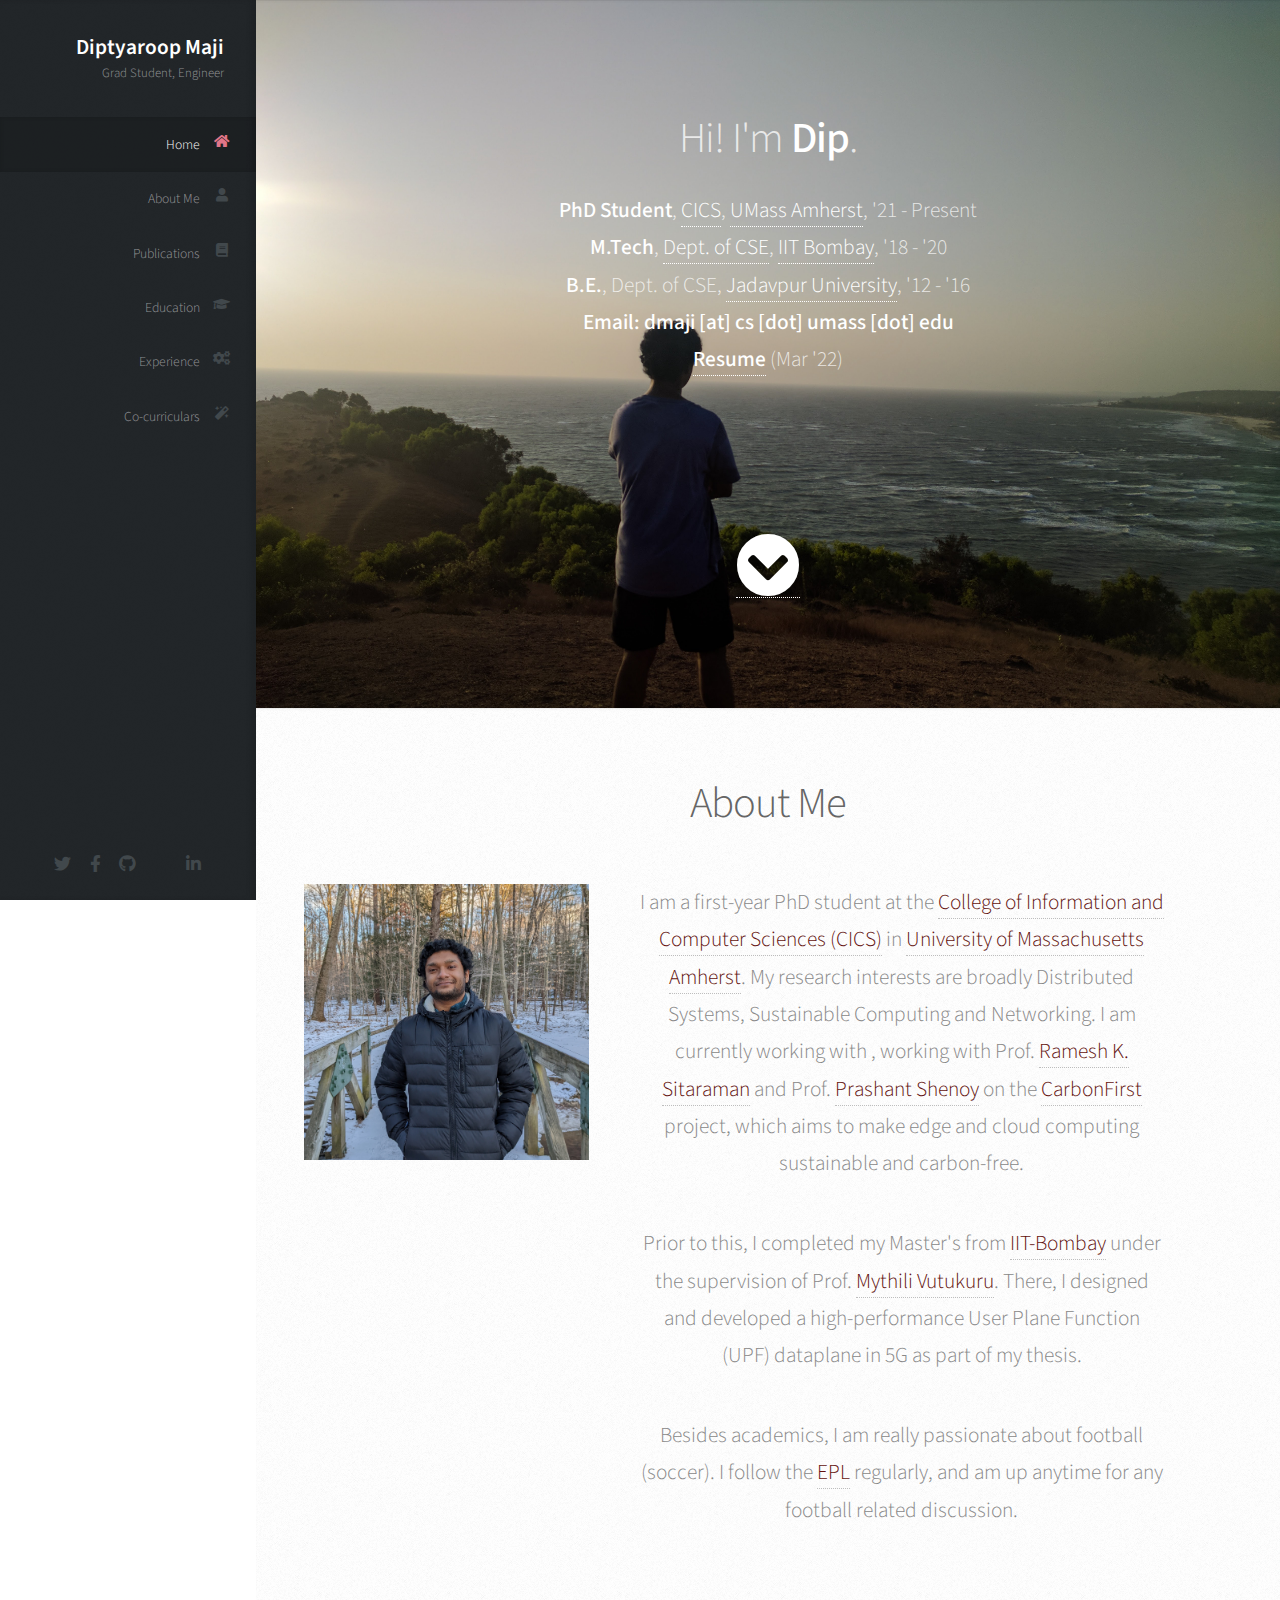
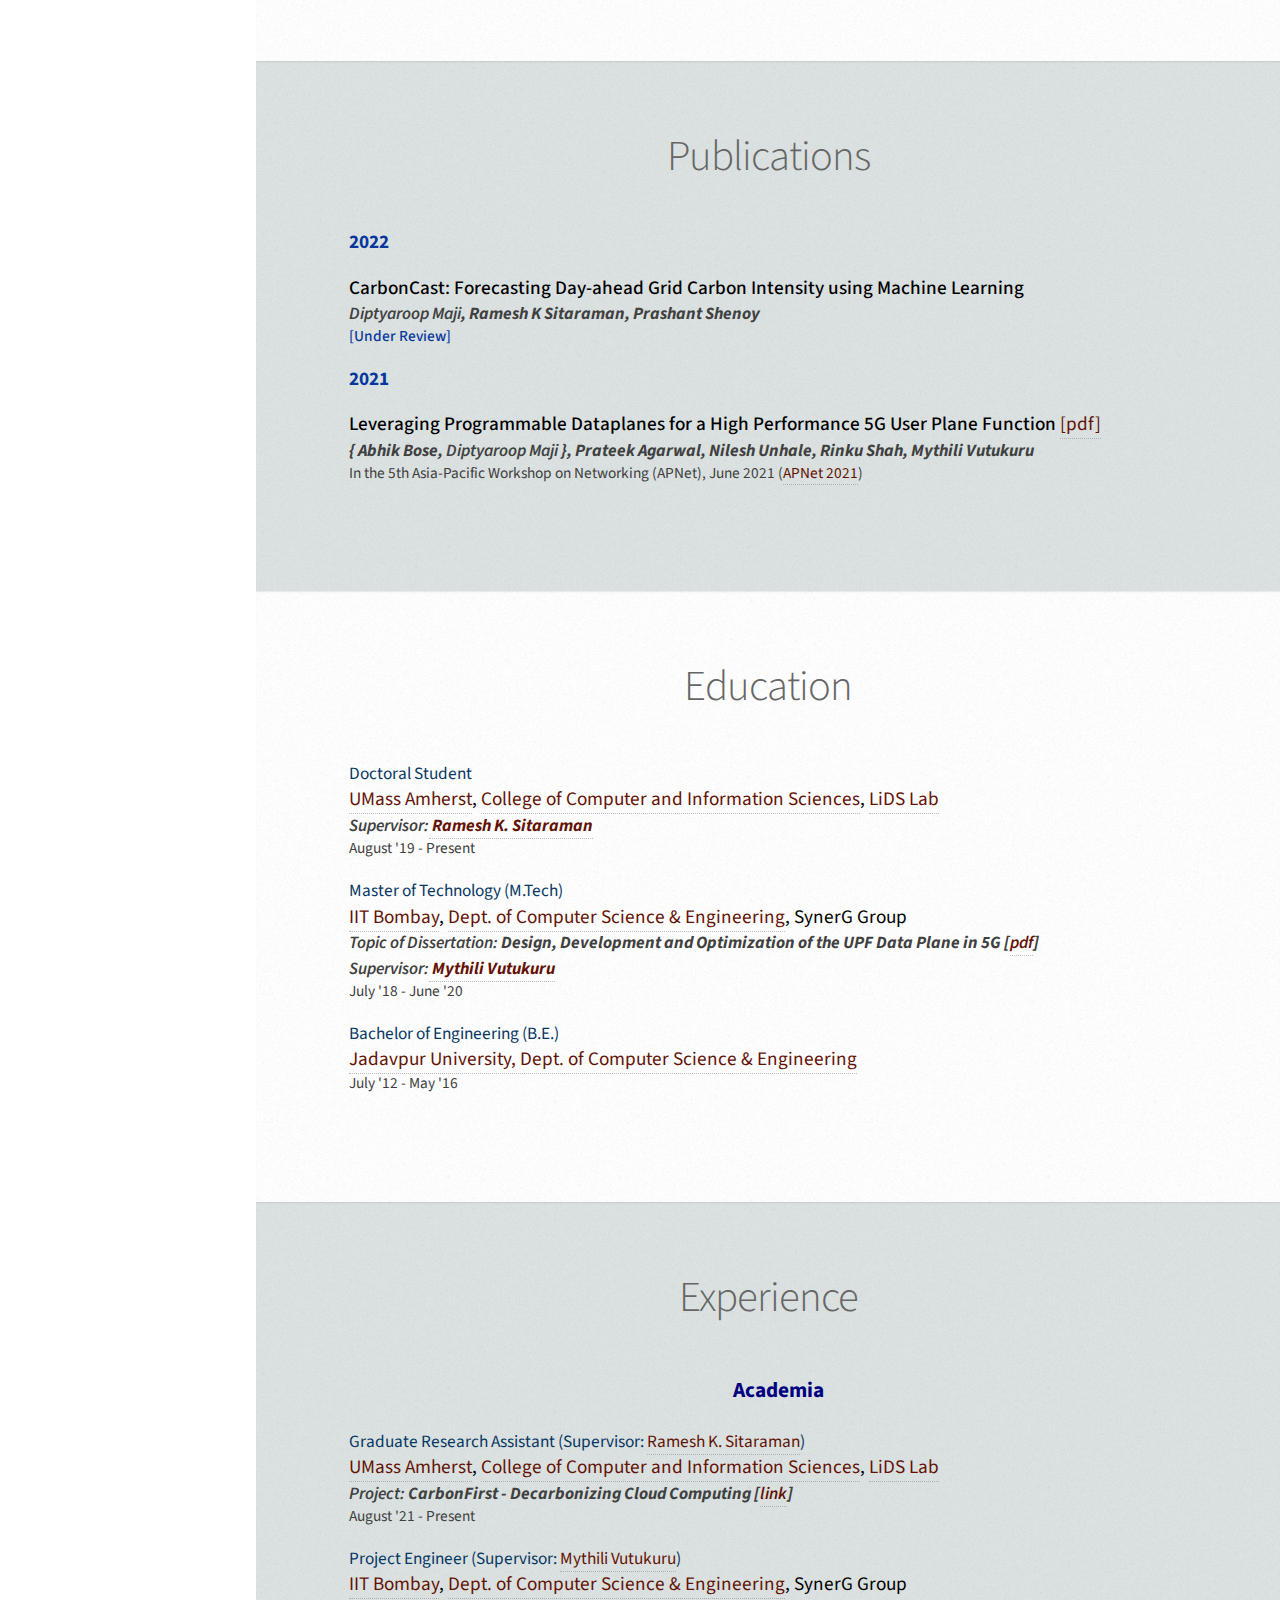
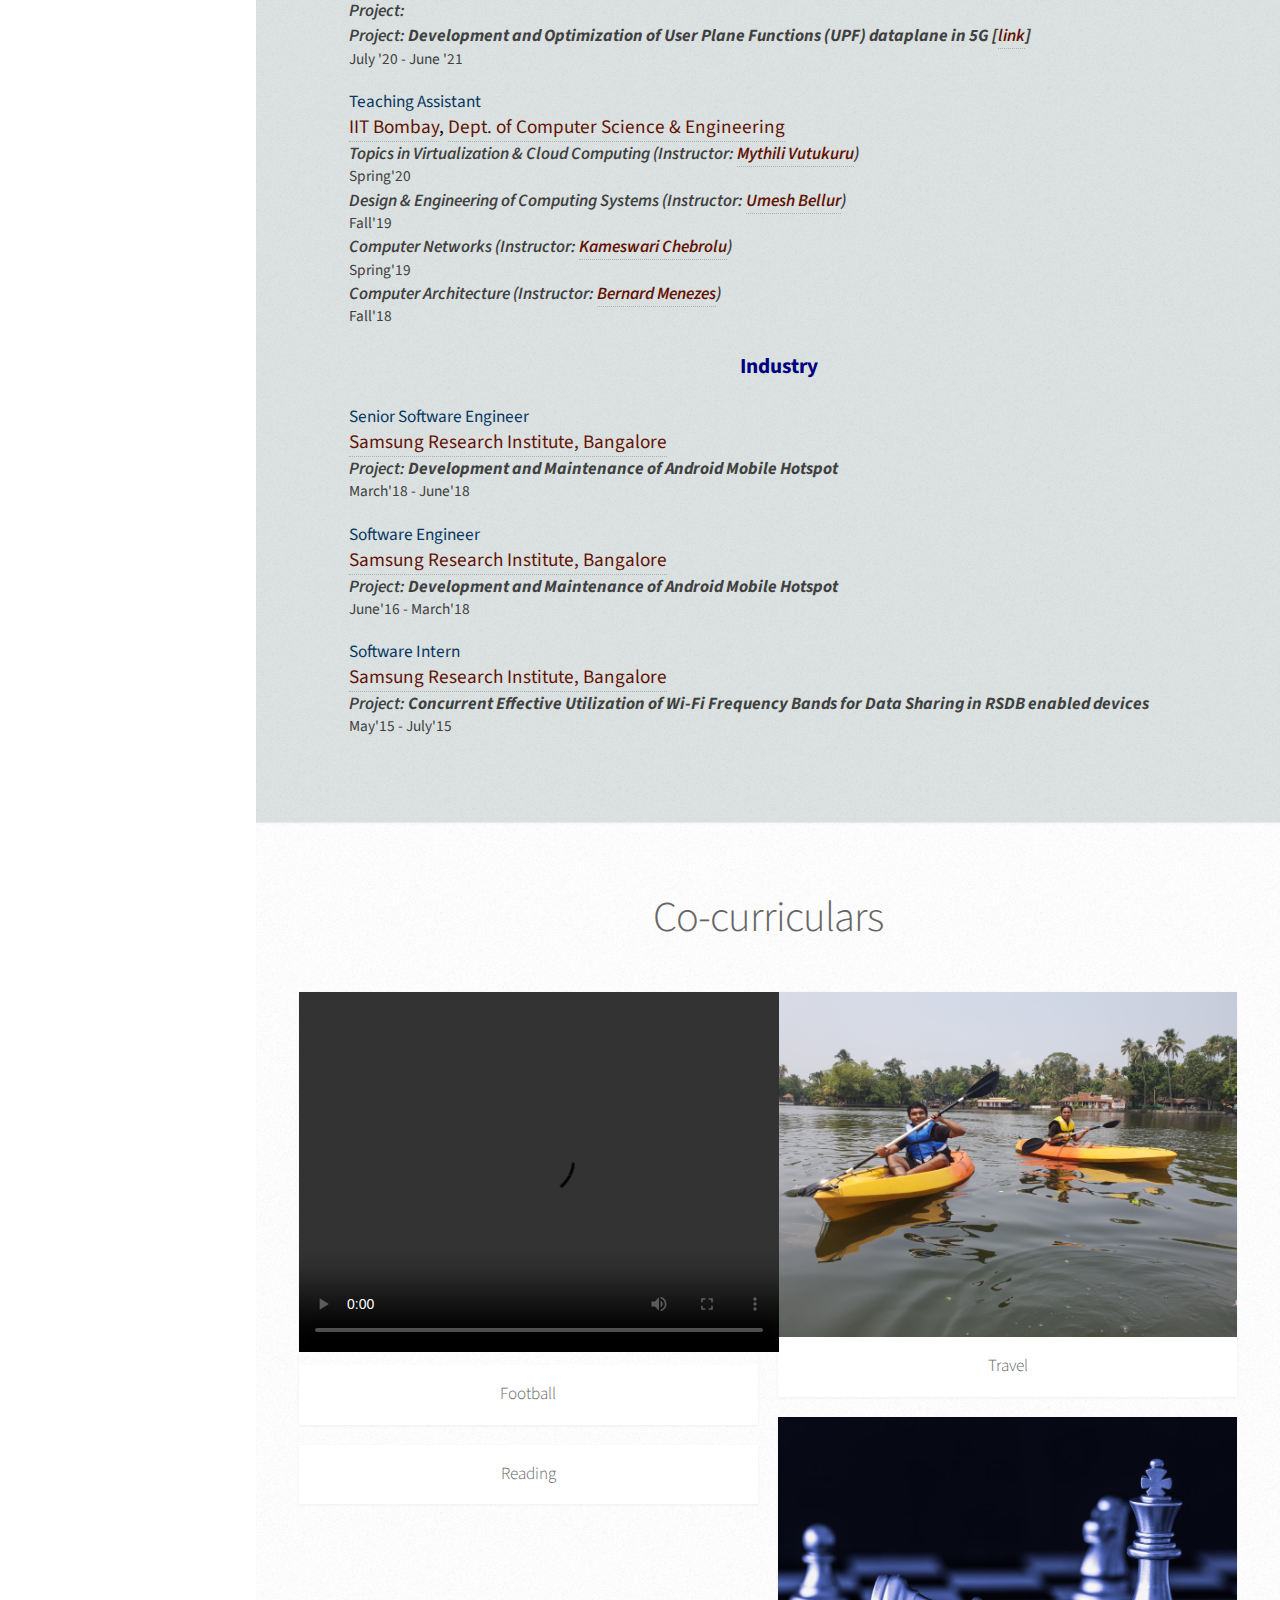
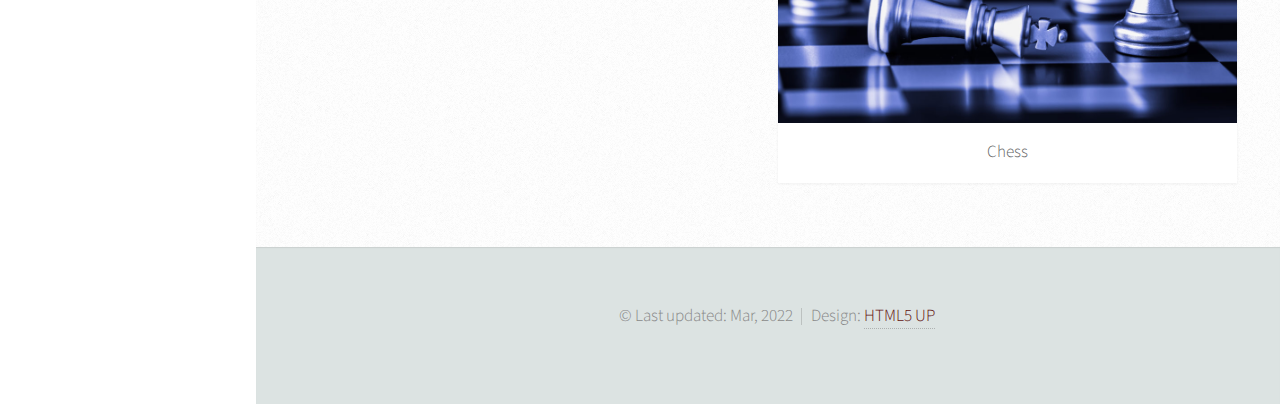
==== commit d9b15f9c: "Updated homepage 	-- Modified profile photo 	-- Modified several sections (about me, publications, e" ====
--- a/index.html
+++ b/index.html
@@ -20,9 +20,9 @@
 
 					<!-- Logo -->
 						<div id="logo">
-							<span class="image avatar48"><img src="images/profile_photo.jpg" alt="" /></span>
+							<!-- <span class="image avatar48"><img src="images/self_photo_old.png" alt="" /></span> -->
 							<h1 id="title">Diptyaroop Maji</h1>
-							<p>Engineer, Grad Student</p>
+							<p>Grad Student, Engineer</p>
 						</div>
 
 					<!-- Nav -->
@@ -74,14 +74,16 @@
 							</header> -->
 
 							<header>
-								<h2 class="alt">Hi! I'm <strong>Diptyaroop</strong>.</h2>
-								<p><strong>M.Tech</strong>, <a href="https://www.cse.iitb.ac.in/">Dept. of CSE</a>, <a href="http://www.iitb.ac.in/">IIT Bombay</a>, '18-'20
-								<br/>
-								<strong>B.E.</strong>, Dept. of CSE, <a href="http://www.jaduniv.edu.in/">Jadavpur University</a>, '12-'16
-								<br/>
-								<b><strong>Email:</strong></b> dipmaji1994 [at] gmail [dot] com
-								<br/>
-								<b><a href="docs/Diptyaroop_Maji_CV_2page.pdf"><strong>Resume</strong></a></b> (Dec '20)</p>
+								<h2 class="alt">Hi! I'm <strong>Dip</strong>.</h2>
+								<p><strong>PhD Student</strong>, <a href="https://www.cics.umass.edu/">CICS</a>, <a href="https://www.umass.edu/">UMass Amherst</a>, '21 - Present
+								<br/>
+								<strong>M.Tech</strong>, <a href="https://www.cse.iitb.ac.in/">Dept. of CSE</a>, <a href="http://www.iitb.ac.in/">IIT Bombay</a>, '18 - '20
+								<br/>
+								<strong>B.E.</strong>, Dept. of CSE, <a href="http://www.jaduniv.edu.in/">Jadavpur University</a>, '12 - '16
+								<br/>
+								<b><strong>Email: dmaji [at] cs [dot] umass [dot] edu </strong></b>
+								<br/>
+								<b><a href="docs/Diptyaroop_Maji_CV_2page.pdf"><strong>Resume</strong></a></b> (Mar '22)</p>
 								<br/>
 								<br/>
 								<br/>
@@ -104,20 +106,29 @@
 
 							<div class="row">
 								<div class="image featured about_column">
-								  <img src="images/self_photo.png" alt="" style="width:100%">
+								  <img src="images/self_photo.jpg" alt="" style="width:100%">
 								</div>
 								<div class="about_column">
-									<p> I am broadly interested in Systems and <b>Networking</b>. I like to gain in-depth knowledge 
-									and tackle interesting problems. Currently, I am looking for a PhD in this field.</p>
-									<p>I have recently completed my Master's from IIT-Bombay under the supervision of Prof.
-										<a href="https://www.cse.iitb.ac.in/~mythili/"> Mythili Vutukuru</a>. My thesis 
-										was building a high-performance UPF dataplane in 5G. Since my graduation, 
-										I have been continuing my research there as a Project Engineer with Prof. Vutukuru.
+									<p> I am a first-year PhD student at the <a href="https://www.cics.umass.edu/">College 
+										of Information and Computer Sciences (CICS)</a> in  
+										<a href="https://www.umass.edu/">University of Massachusetts Amherst</a>. My research interests are
+										broadly Distributed Systems, Sustainable Computing and Networking. I am currently 
+										working with , working with Prof. <a href="https://groups.cs.umass.edu/ramesh/">Ramesh K. Sitaraman</a>
+										and Prof. <a href="https://people.cs.umass.edu/~shenoy/">Prashant Shenoy</a> on the <a href="http://carbonfirst.org/CarbonFirst"> CarbonFirst</a> project, 
+										which aims to make edge and cloud computing sustainable and carbon-free.</p>
+									<!-- <p> I am broadly interested in Systems and <b>Networking</b>. I like to gain in-depth knowledge 
+									and tackle interesting problems. Currently, I am looking for a PhD in this field.</p> -->
+									<p>Prior to this, I completed my Master's from <a href="https://www.cse.iitb.ac.in/">IIT-Bombay</a> under 
+										the supervision of Prof. <a href="https://www.cse.iitb.ac.in/~mythili/"> Mythili Vutukuru</a>. There, I designed
+										and developed a high-performance User Plane Function (UPF) dataplane in 5G as part of my thesis.										
 									</p>
-									<p> Besides academics, I am really passionate about football (soccer). Being born and brought up in 
-										<a href="https://www.lonelyplanet.com/india/kolkata-calcutta"> Kolkata</a>
-										has played a big part in that. As a Bengali, I am also a huge foodie. Personally, I feel 
-										there are not many better ways to spend an evening than discussing about football over good food.
+									<p> Besides academics, I am really passionate about football (soccer). I follow the 
+										<a href="https://www.premierleague.com/"> EPL</a> regularly, and am
+										up anytime for any football related discussion.
+										<!-- I believe being born and brought up in <a href="https://www.lonelyplanet.com/india/kolkata-calcutta"> Kolkata</a>
+										has played a big part in that.  -->
+										<!-- As a Bengali, I am also a huge foodie. Personally, I feel  -->
+										<!-- there are not many better ways to spend an evening than discussing about football over good food. -->
 									</p>
 								</div>
 							</div>
@@ -134,11 +145,20 @@
 						</header>
 
 						<ul class="papers" style="list-style-type:none;">
+							<li>2022</li>
+							<li>
+								<!-- <p class="ptitle"><a href="docs/papers/APNet2021.pdf"><strong>Leveraging Programmable Dataplanes for a High Performance 5G User Plane Function</strong></p> -->
+									<p class="ptitle"><strong>CarbonCast: Forecasting Day-ahead Grid Carbon Intensity using Machine Learning</strong></p>
+								<p class="pauthors"><strong>Diptyaroop Maji</strong>, Ramesh K Sitaraman, Prashant Shenoy</p>
+								<p class="presources"> <b>[Under Review]</b></p>
+								<!-- <p class="presources">May'19 - June'20</p> -->
+							</li>
 							<li>2021</li>
 							<li>
-								<p class="ptitle"><a href="docs/papers/APNet2021.pdf"><strong>Leveraging Programmable Dataplanes for a High Performance 5G User Plane Function</strong></p>
-								<p class="pauthors"><strong>{ Abhik Bose, Diptyaroop Maji },</strong> Prateek Agarwal, Nilesh Unhale, Rinku Shah, Mythili Vutukuru</p>
-								<p class="presources">APNet 2021</p>
+								<p class="ptitle"><strong>Leveraging Programmable Dataplanes for a High Performance 5G User Plane Function</strong>
+								<a href="https://conferences.sigcomm.org/events/apnet2021/papers/apnet2021-7.pdf">[pdf]</a></p>
+								<p class="pauthors">{ Abhik Bose, <strong>Diptyaroop Maji</strong> }, Prateek Agarwal, Nilesh Unhale, Rinku Shah, Mythili Vutukuru</p>
+								<p class="presources"> In the 5th Asia‑Pacific Workshop on Networking (APNet), June 2021 (<a href="https://conferences.sigcomm.org/events/apnet2021/">APNet 2021</a>)</p>
 								<!-- <p class="presources">May'19 - June'20</p> -->
 							</li>
 						</ul>
@@ -156,18 +176,24 @@
 
 						<ul class="papers" style="list-style-type:none;">
 							<li>
+								<p class="pvenue">Doctoral Student</p>
+								<p class="ptitle"><a href="https://www.umass.edu/">UMass Amherst</a>, <a href="https://www.cics.umass.edu/">College of Computer and Information Sciences</a>, <a href="https://groups.cs.umass.edu/ramesh/lids-lab/">LiDS Lab</a></p>
+								<p class="pauthors"><strong>Supervisor:</strong><a href="https://groups.cs.umass.edu/ramesh/"> Ramesh K. Sitaraman</a></p>
+								<p class="presources">August '19 - Present</p>
+							</li>
+							<li>
 								<p class="pvenue">Master of Technology (M.Tech)</p>
 								<p class="ptitle"><a href="http://www.iitb.ac.in/">IIT Bombay</a>, <a href="http://cse.iitb.ac.in/">Dept. of Computer Science & Engineering</a>, SynerG Group</p>
-								<p class="pauthors"><strong>Topic of Dissertation:</strong> Design, Development and Optimization of the UPF Data Plane in 5G [<a href="docs/Diptyaroop_Maji_MTech_thesis.pdf"><strong>pdf</strong>]</p>
+								<p class="pauthors"><strong>Topic of Dissertation:</strong> Design, Development and Optimization of the UPF Data Plane in 5G [<a href="docs/Diptyaroop_Maji_MTech_thesis.pdf"><strong>pdf</a></strong>]</p>
 								<p class="pauthors"><strong>Supervisor:</strong><a href="https://www.cse.iitb.ac.in/~mythili/"> Mythili Vutukuru</a></p>
-								<p class="presources">May'19 - June'20</p>
+								<p class="presources">July '18 - June '20</p>
 							</li>
 							<li>
 								<p class="pvenue">Bachelor of Engineering (B.E.)</p>
 								<p class="ptitle"><a href="http://www.jaduniv.edu.in/">Jadavpur University, Dept. of Computer Science & Engineering</a></p>
 								<!-- <p class="pauthors"><strong>Topic of Dissertation:</strong> Design, Development and Optimization of the UPF Data Plane in 5G</p> -->
 								<!-- <p class="pauthors"><strong>Supervisor:</strong><a href="https://www.cse.iitb.ac.in/~mythili/">Mythili Vutukuru</a></p> -->
-								<p class="presources">July'12 - May'16</p>
+								<p class="presources">July '12 - May '16</p>
 							</li>
 						</ul>
 
@@ -184,11 +210,19 @@
 
 							<ul class="papers pubhead">
 								Academia
+
+								<li>
+									<p class="pvenue">Graduate Research Assistant (Supervisor: <a href="https://groups.cs.umass.edu/ramesh/">Ramesh K. Sitaraman</a>)</p>
+									<p class="ptitle"><a href="https://www.umass.edu/">UMass Amherst</a>, <a href="https://www.cics.umass.edu/">College of Computer and Information Sciences</a>, <a href="https://groups.cs.umass.edu/ramesh/lids-lab/">LiDS Lab</a></p>
+									<p class="pauthors"><strong>Project:</strong> CarbonFirst - Decarbonizing Cloud Computing [<a href="http://carbonfirst.org/"><strong>link</strong></a>]</p>
+									<p class="presources">August '21 - Present</p>
+								</li>
 							<li>
 								<p class="pvenue">Project Engineer (Supervisor: <a href="https://www.cse.iitb.ac.in/~mythili/">Mythili Vutukuru</a>)</p>
 								<p class="ptitle"><a href="http://www.iitb.ac.in/">IIT Bombay</a>, <a href="http://cse.iitb.ac.in/">Dept. of Computer Science & Engineering</a>, SynerG Group</p>
-								<p class="pauthors"><strong>Topic:</strong> Comparing different User Plane Functions (UPF) in 5G</p>
-								<p class="presources">July'20 - present</p>
+								<p class="pauthors"><strong>Project:</strong> </p>
+								<p class="pauthors"><strong>Project:</strong> Development and Optimization of User Plane Functions (UPF) dataplane in 5G [<a href="https://www.cse.iitb.ac.in/~5gtestbed/"><strong>link</strong></a>]</p>
+								<p class="presources">July '20 - June '21</p>
 							</li>
 							<!-- <li>
 								<p class="pvenue">Master's candidate (Supervisor: <a href="https://www.cse.iitb.ac.in/~mythili/">Mythili Vutukuru</a>)</p>
@@ -302,7 +336,7 @@
 
 				<!-- Copyright -->
 					<ul class="copyright">
-						<li>&copy; Last updated: Jul, 2021</li><li>Design: <a href="http://html5up.net">HTML5 UP</a></li>
+						<li>&copy; Last updated: Mar, 2022</li><li>Design: <a href="http://html5up.net">HTML5 UP</a></li>
 					</ul>
 
 			</div>
--- a/assets/css/main.css
+++ b/assets/css/main.css
@@ -1759,14 +1759,14 @@
 		}
 
 		.image.avatar48 {
-			width: 100px;
-			height: 100px;
+			width: 80px;
+			height: 80px;
 			background: #f00;
 		}
 
 			.image.avatar48 img {
-				width: 100px;
-				height: 100px;
+				width: 80px;
+				height: 80px;
 			}
 
 		.image.fit {
@@ -1776,7 +1776,7 @@
 
 		.image.featured {
 			display: block;
-			width: 40%;
+			width: 35%;
 			margin: 0 0 2em 0;
 		}
 
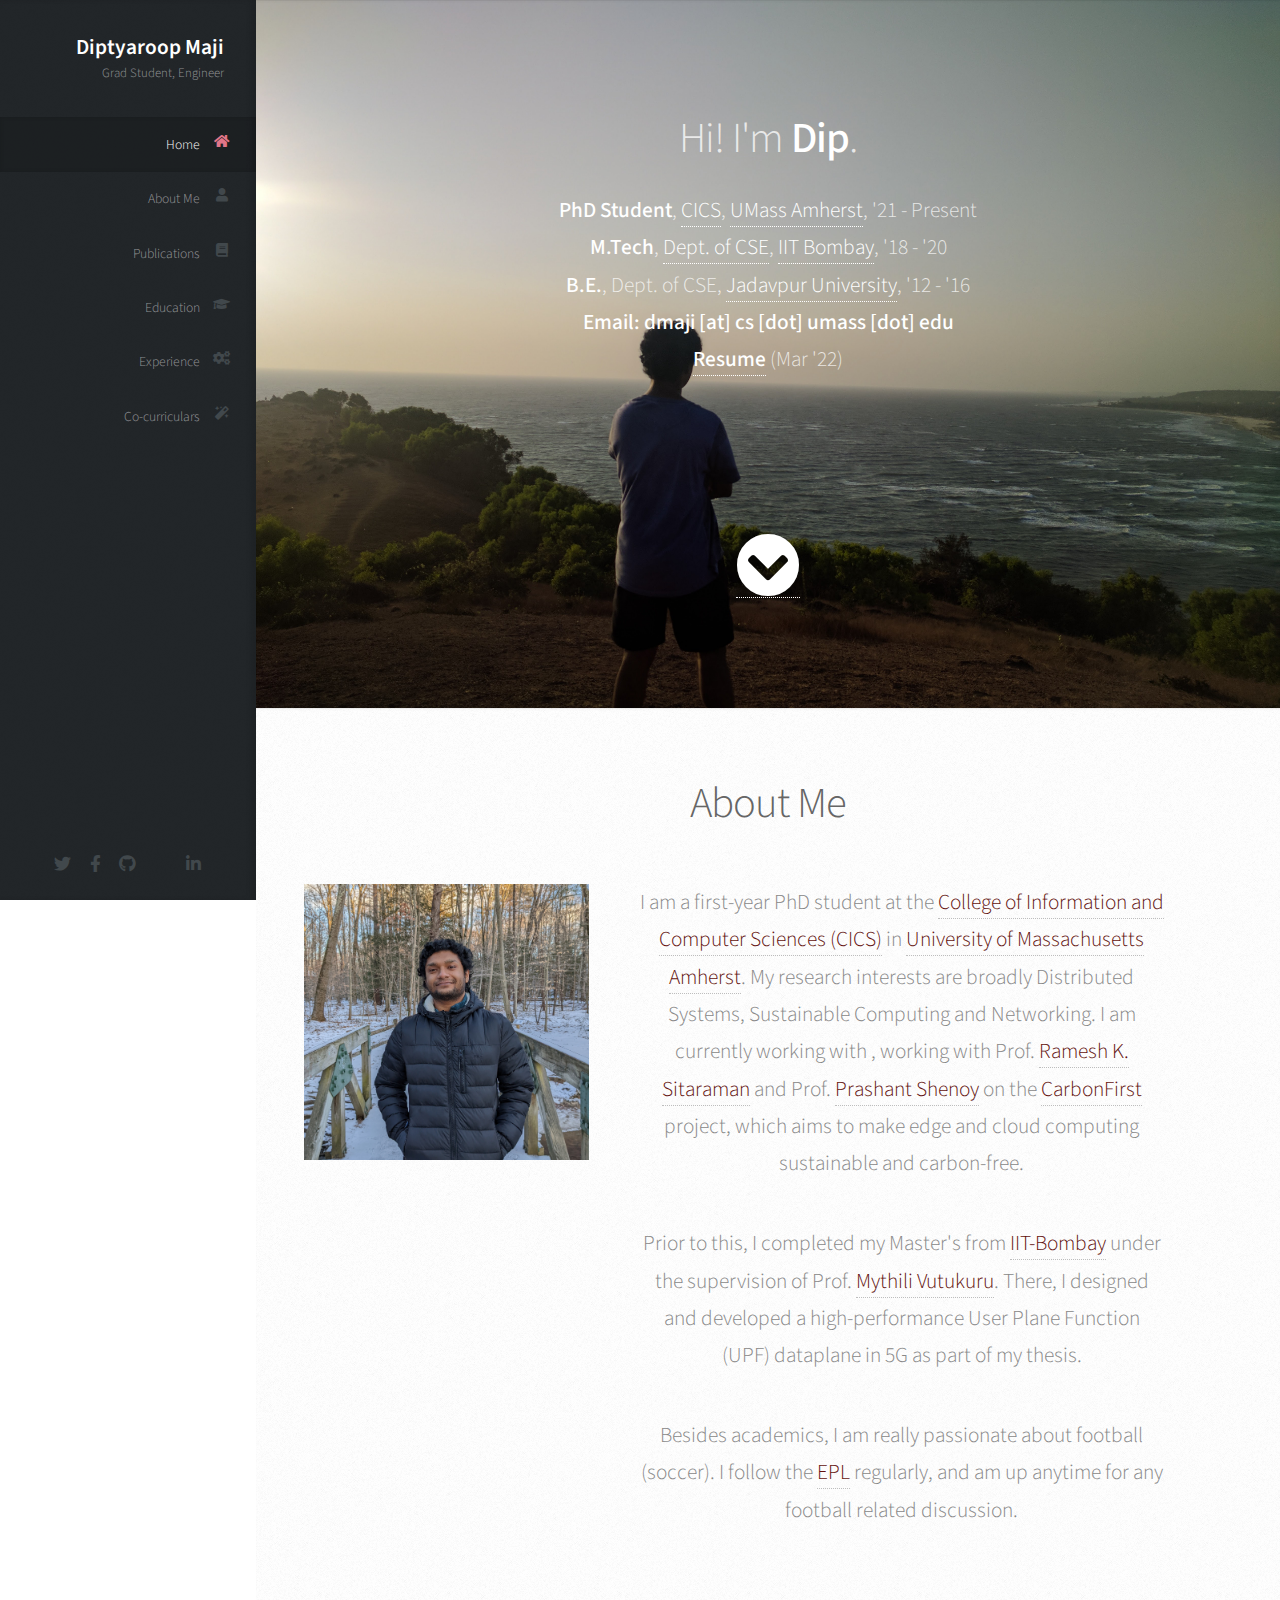
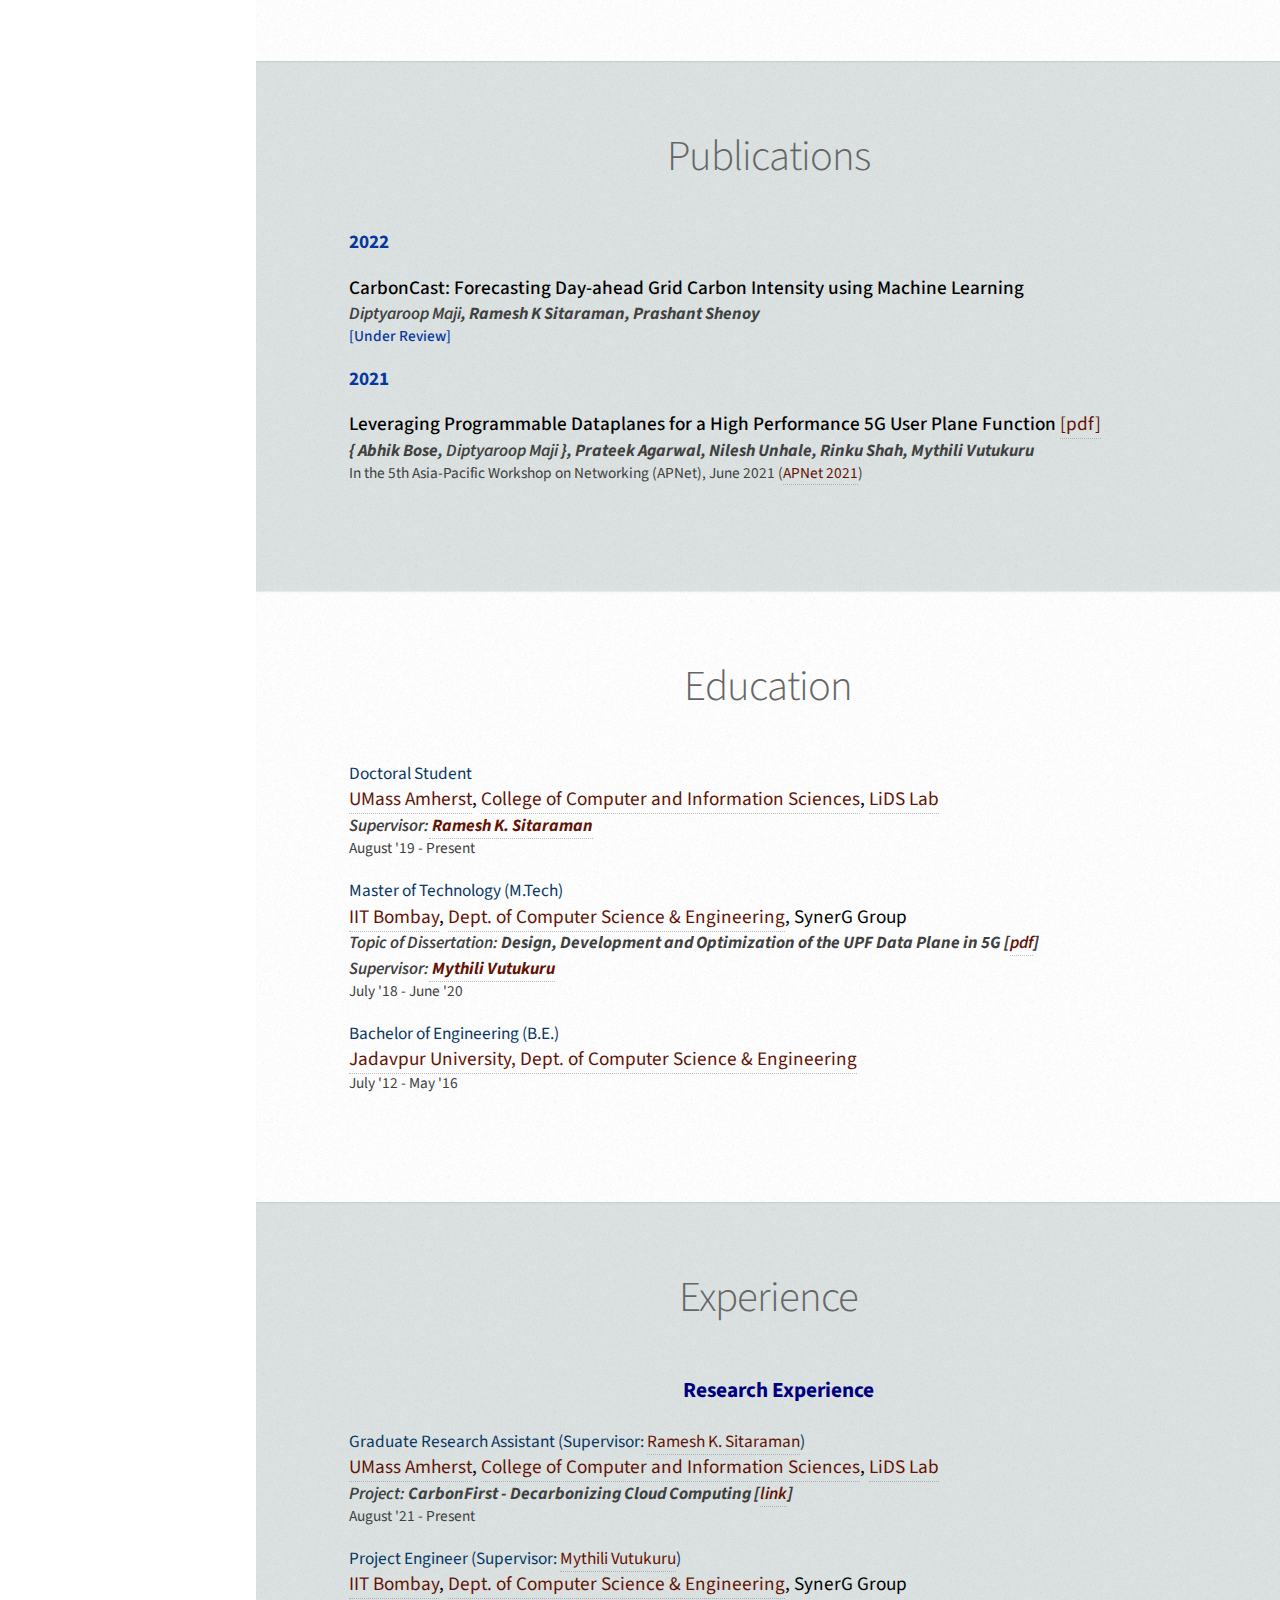
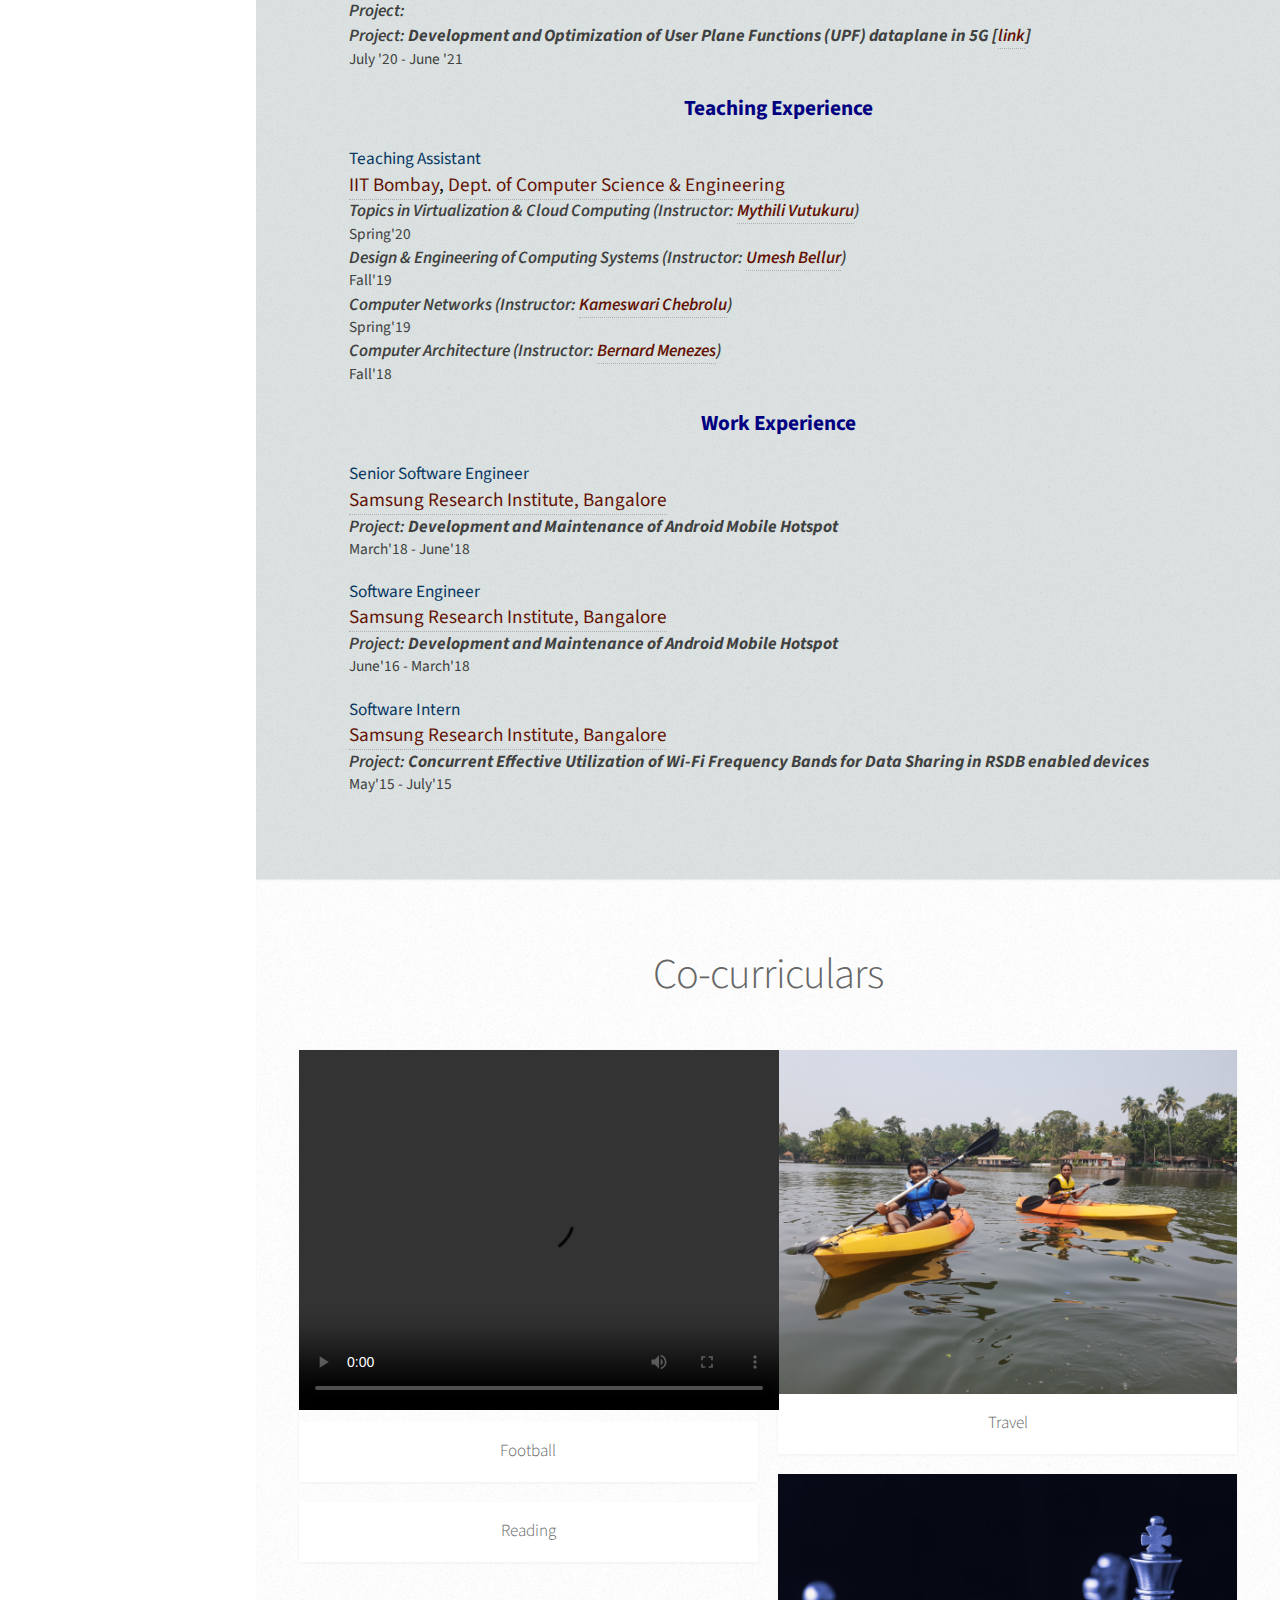
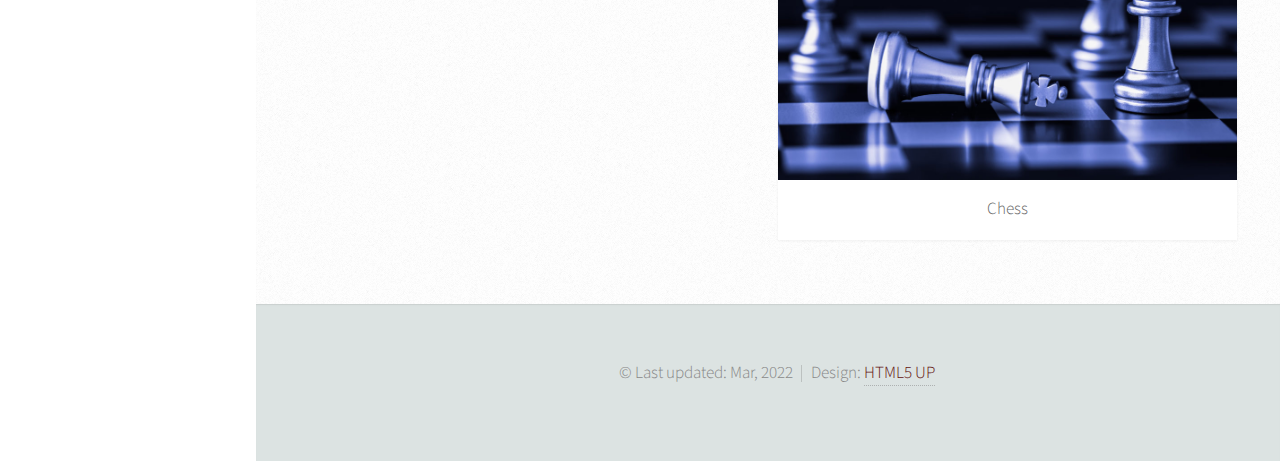
==== commit 6d36b1b0: "Updated experience section" ====
--- a/index.html
+++ b/index.html
@@ -209,7 +209,7 @@
 							</header>
 
 							<ul class="papers pubhead">
-								Academia
+								Research Experience
 
 								<li>
 									<p class="pvenue">Graduate Research Assistant (Supervisor: <a href="https://groups.cs.umass.edu/ramesh/">Ramesh K. Sitaraman</a>)</p>
@@ -230,6 +230,9 @@
 								<p class="pauthors"><strong>Topic of Dissertation:</strong> Design, Development and Optimization of the UPF Data Plane in 5G</p>
 								<p class="presources">May'19 - June'20</p>
 							</li> -->
+							</ul>
+							<ul class="papers pubhead">
+								Teaching Experience
 							<li>
 								<p class="pvenue">Teaching Assistant</p>
 								<p class="ptitle"><a href="http://www.iitb.ac.in/">IIT Bombay</a>, <a href="http://cse.iitb.ac.in/">Dept. of Computer Science & Engineering</a></p>
@@ -244,7 +247,7 @@
 							</li>
 						</ul>
 						<ul class="papers pubhead">							
-								Industry
+								Work Experience
 							<li>
 								<p class="pvenue">Senior Software Engineer</p>
 								<p class="ptitle"><a href="https://research.samsung.com/sri-b"> Samsung Research Institute, Bangalore</a></p>
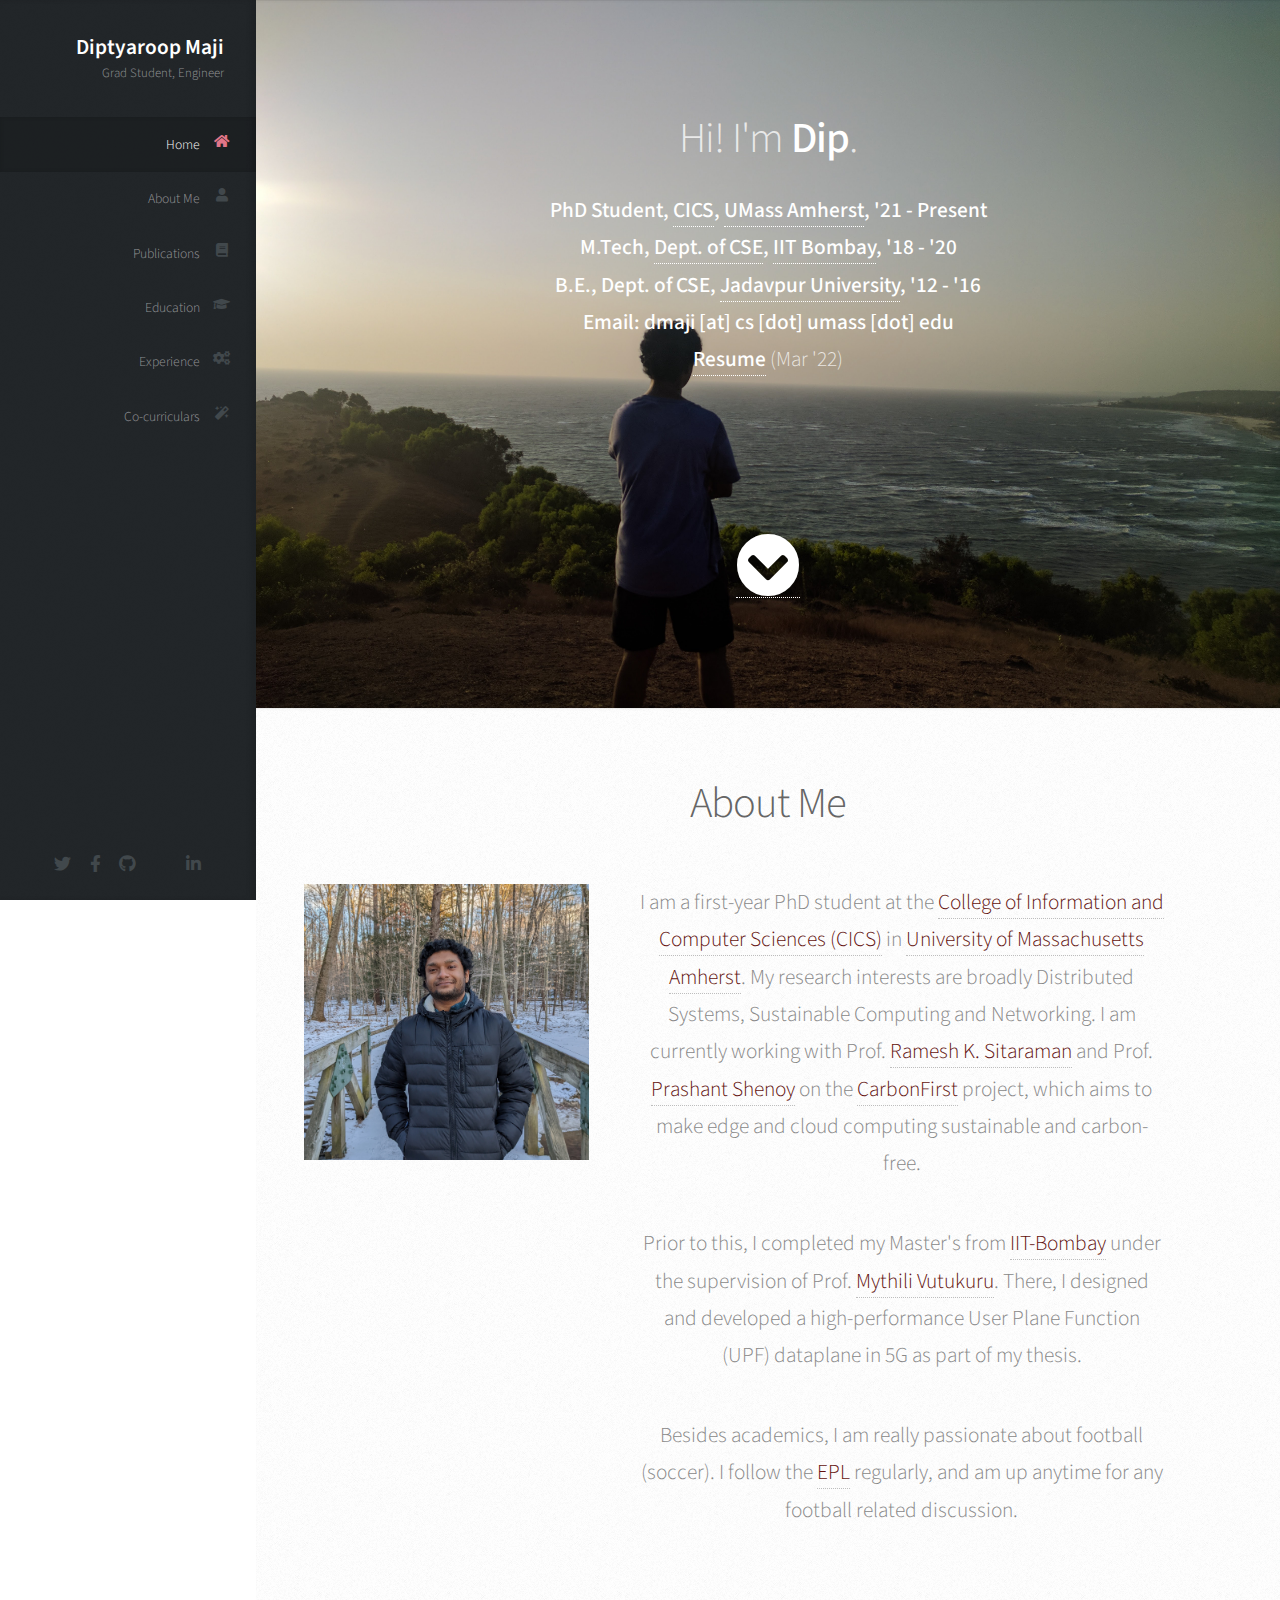
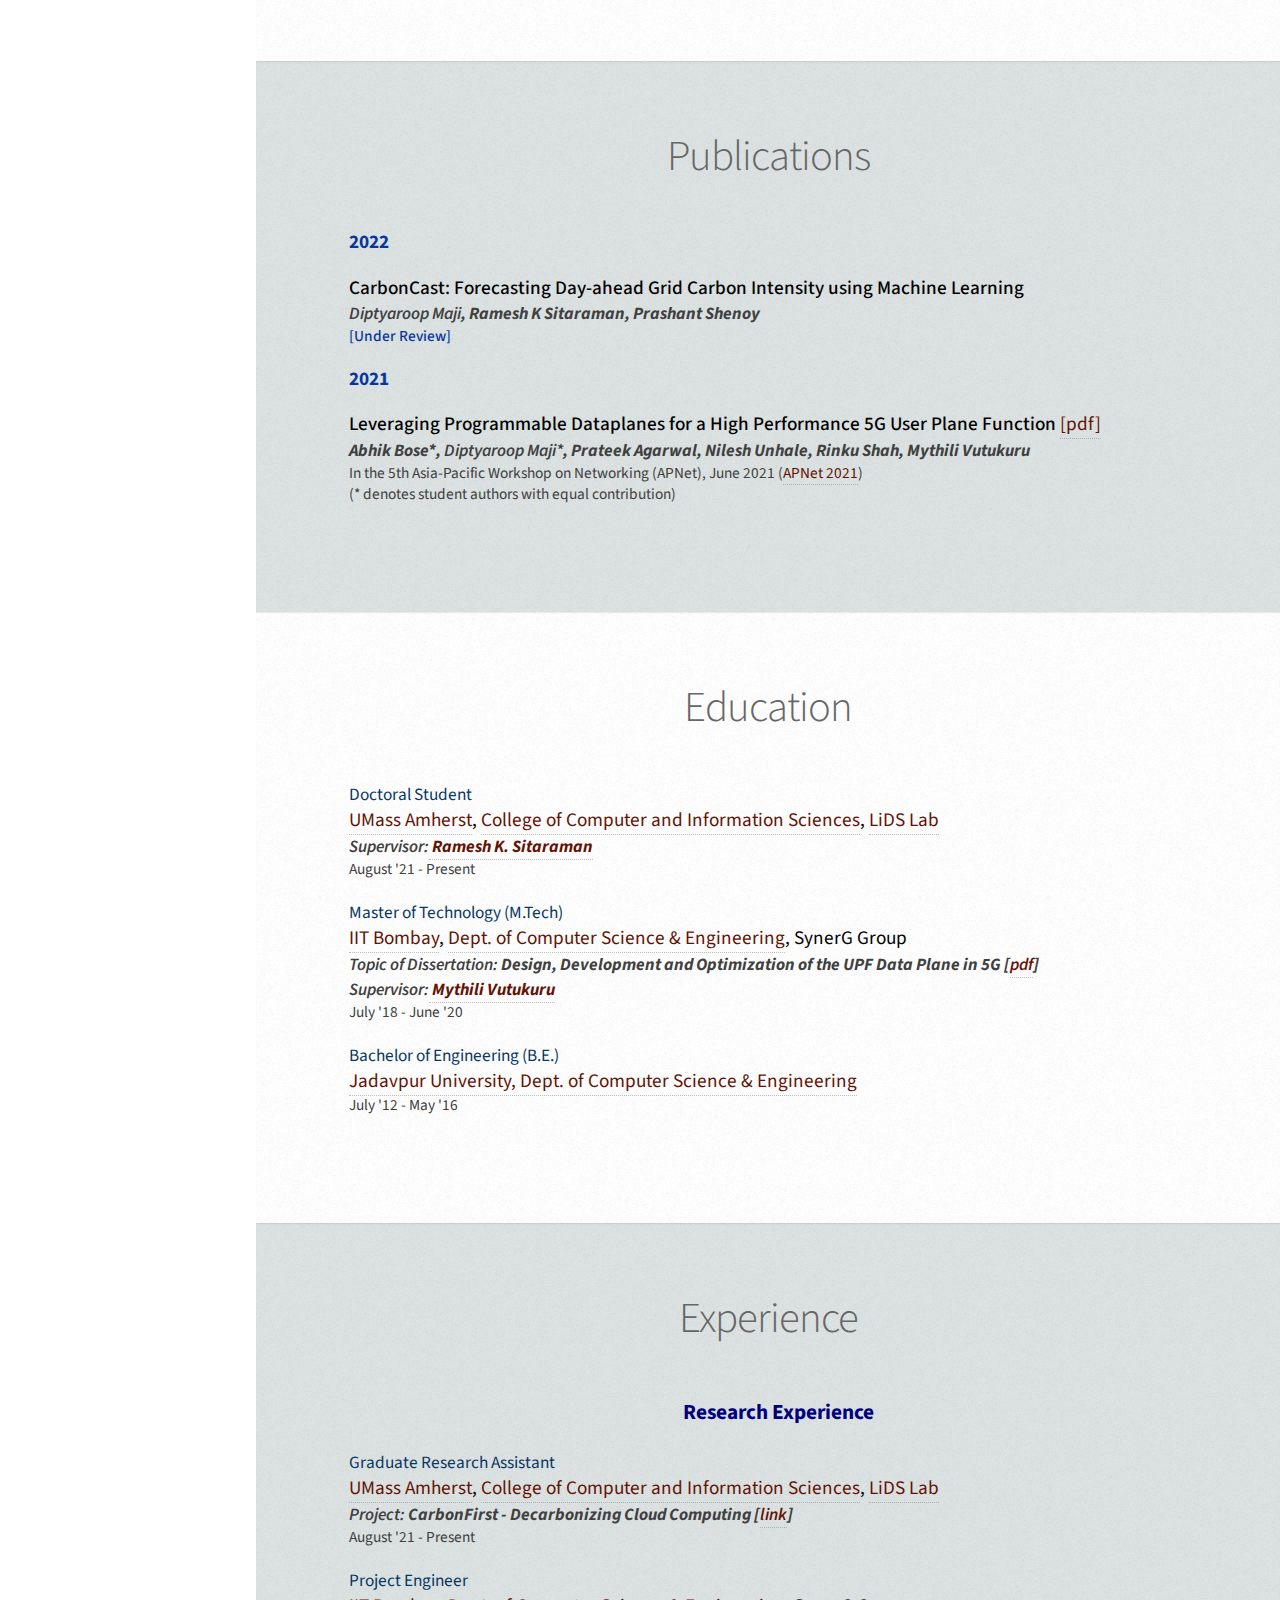
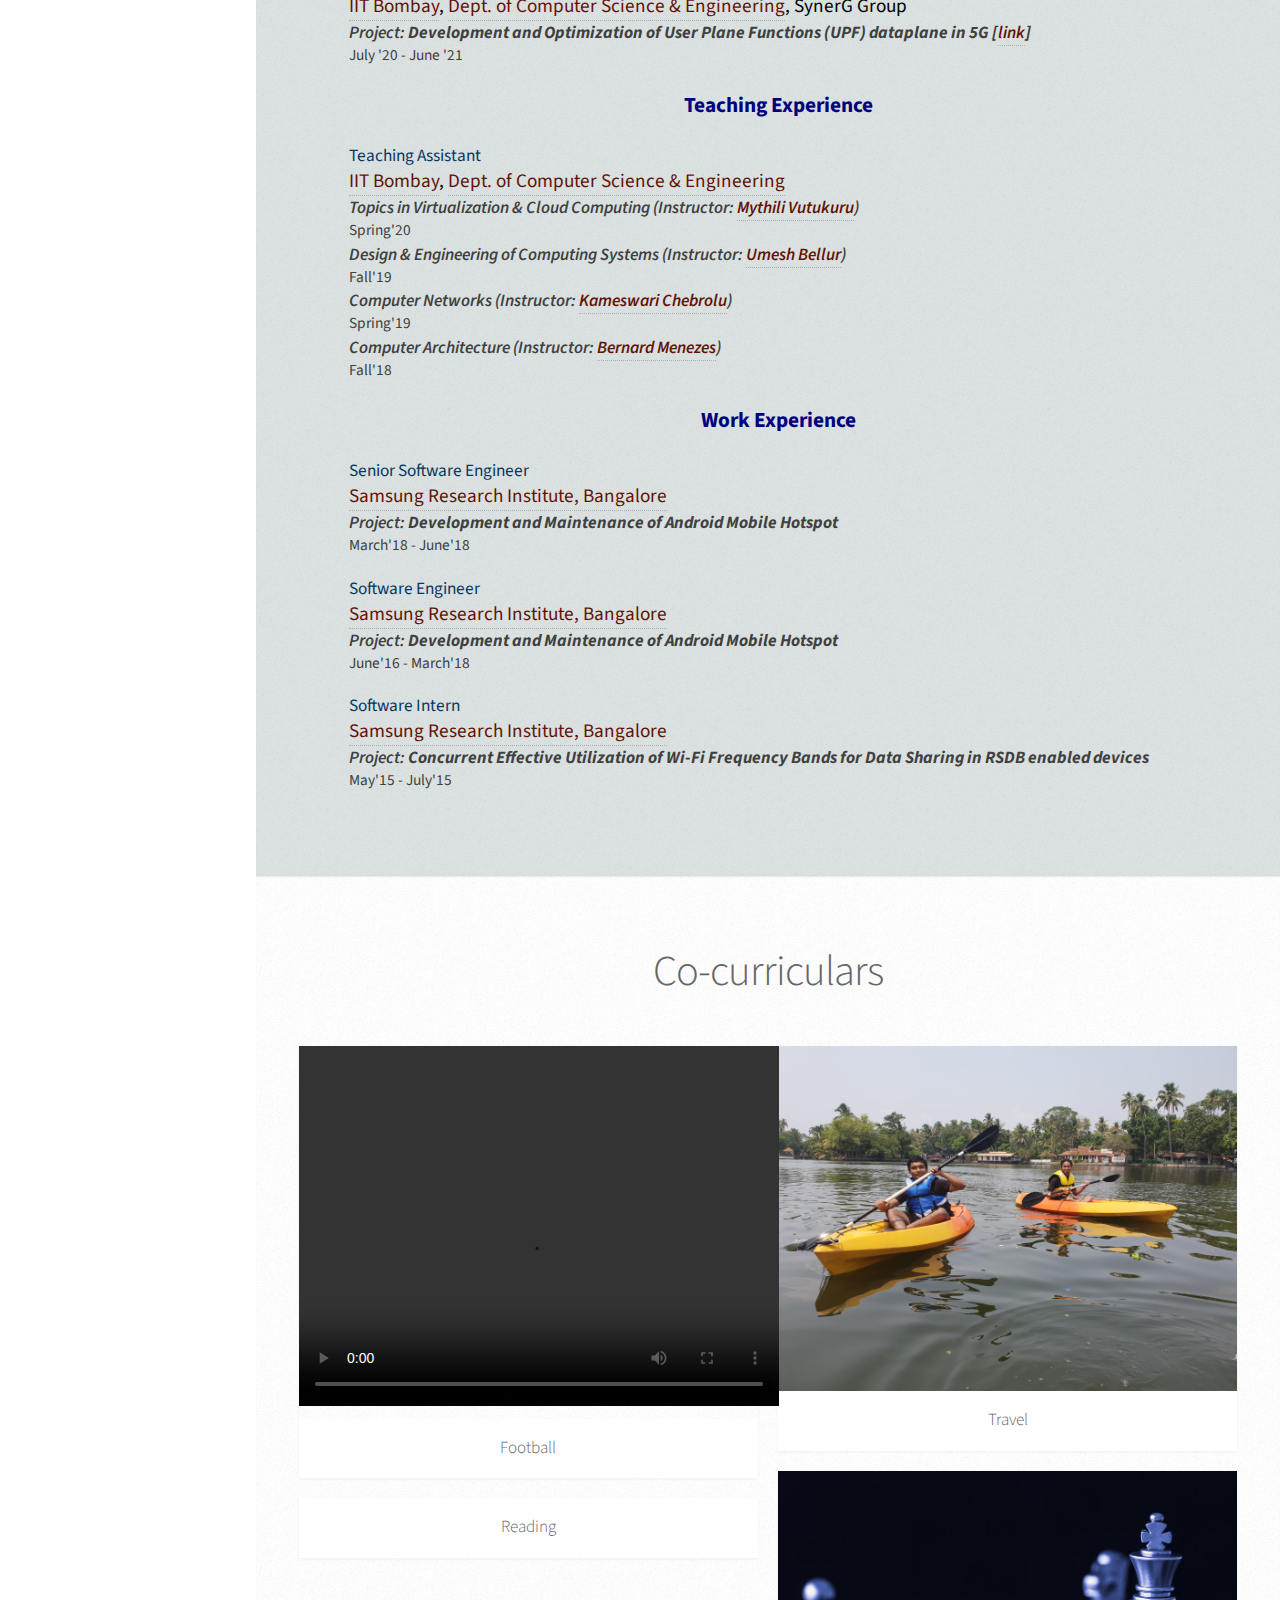
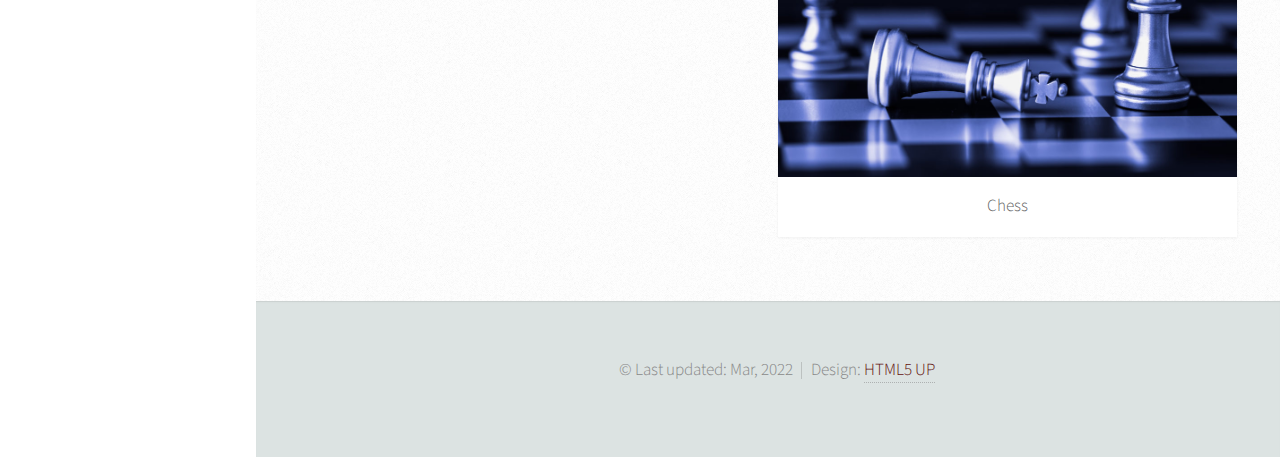
==== commit 6b63d536: "Updated resume, fixed some typos" ====
--- a/index.html
+++ b/index.html
@@ -75,15 +75,15 @@
 
 							<header>
 								<h2 class="alt">Hi! I'm <strong>Dip</strong>.</h2>
-								<p><strong>PhD Student</strong>, <a href="https://www.cics.umass.edu/">CICS</a>, <a href="https://www.umass.edu/">UMass Amherst</a>, '21 - Present
-								<br/>
-								<strong>M.Tech</strong>, <a href="https://www.cse.iitb.ac.in/">Dept. of CSE</a>, <a href="http://www.iitb.ac.in/">IIT Bombay</a>, '18 - '20
-								<br/>
-								<strong>B.E.</strong>, Dept. of CSE, <a href="http://www.jaduniv.edu.in/">Jadavpur University</a>, '12 - '16
+								<p><strong>PhD Student, <a href="https://www.cics.umass.edu/">CICS</a>, <a href="https://www.umass.edu/">UMass Amherst</a>, '21 - Present</strong>
+								<br/>
+								<strong>M.Tech, <a href="https://www.cse.iitb.ac.in/">Dept. of CSE</a>, <a href="http://www.iitb.ac.in/">IIT Bombay</a>, '18 - '20</strong>
+								<br/>
+								<strong>B.E., Dept. of CSE, <a href="http://www.jaduniv.edu.in/">Jadavpur University</a>, '12 - '16</strong>
 								<br/>
 								<b><strong>Email: dmaji [at] cs [dot] umass [dot] edu </strong></b>
 								<br/>
-								<b><a href="docs/Diptyaroop_Maji_CV_2page.pdf"><strong>Resume</strong></a></b> (Mar '22)</p>
+								<b><a href="docs/Diptyaroop_Maji_resume_2022.pdf"><strong>Resume</strong></a></b> (Mar '22)</p>
 								<br/>
 								<br/>
 								<br/>
@@ -113,7 +113,7 @@
 										of Information and Computer Sciences (CICS)</a> in  
 										<a href="https://www.umass.edu/">University of Massachusetts Amherst</a>. My research interests are
 										broadly Distributed Systems, Sustainable Computing and Networking. I am currently 
-										working with , working with Prof. <a href="https://groups.cs.umass.edu/ramesh/">Ramesh K. Sitaraman</a>
+										working with Prof. <a href="https://groups.cs.umass.edu/ramesh/">Ramesh K. Sitaraman</a>
 										and Prof. <a href="https://people.cs.umass.edu/~shenoy/">Prashant Shenoy</a> on the <a href="http://carbonfirst.org/CarbonFirst"> CarbonFirst</a> project, 
 										which aims to make edge and cloud computing sustainable and carbon-free.</p>
 									<!-- <p> I am broadly interested in Systems and <b>Networking</b>. I like to gain in-depth knowledge 
@@ -157,8 +157,9 @@
 							<li>
 								<p class="ptitle"><strong>Leveraging Programmable Dataplanes for a High Performance 5G User Plane Function</strong>
 								<a href="https://conferences.sigcomm.org/events/apnet2021/papers/apnet2021-7.pdf">[pdf]</a></p>
-								<p class="pauthors">{ Abhik Bose, <strong>Diptyaroop Maji</strong> }, Prateek Agarwal, Nilesh Unhale, Rinku Shah, Mythili Vutukuru</p>
+								<p class="pauthors">Abhik Bose*, <strong>Diptyaroop Maji*</strong>, Prateek Agarwal, Nilesh Unhale, Rinku Shah, Mythili Vutukuru</p>
 								<p class="presources"> In the 5th Asia‑Pacific Workshop on Networking (APNet), June 2021 (<a href="https://conferences.sigcomm.org/events/apnet2021/">APNet 2021</a>)</p>
+								<p class="presources"> (* denotes student authors with equal contribution)</p>
 								<!-- <p class="presources">May'19 - June'20</p> -->
 							</li>
 						</ul>
@@ -179,7 +180,7 @@
 								<p class="pvenue">Doctoral Student</p>
 								<p class="ptitle"><a href="https://www.umass.edu/">UMass Amherst</a>, <a href="https://www.cics.umass.edu/">College of Computer and Information Sciences</a>, <a href="https://groups.cs.umass.edu/ramesh/lids-lab/">LiDS Lab</a></p>
 								<p class="pauthors"><strong>Supervisor:</strong><a href="https://groups.cs.umass.edu/ramesh/"> Ramesh K. Sitaraman</a></p>
-								<p class="presources">August '19 - Present</p>
+								<p class="presources">August '21 - Present</p>
 							</li>
 							<li>
 								<p class="pvenue">Master of Technology (M.Tech)</p>
@@ -212,15 +213,15 @@
 								Research Experience
 
 								<li>
-									<p class="pvenue">Graduate Research Assistant (Supervisor: <a href="https://groups.cs.umass.edu/ramesh/">Ramesh K. Sitaraman</a>)</p>
+									<p class="pvenue">Graduate Research Assistant</p>
 									<p class="ptitle"><a href="https://www.umass.edu/">UMass Amherst</a>, <a href="https://www.cics.umass.edu/">College of Computer and Information Sciences</a>, <a href="https://groups.cs.umass.edu/ramesh/lids-lab/">LiDS Lab</a></p>
 									<p class="pauthors"><strong>Project:</strong> CarbonFirst - Decarbonizing Cloud Computing [<a href="http://carbonfirst.org/"><strong>link</strong></a>]</p>
 									<p class="presources">August '21 - Present</p>
 								</li>
 							<li>
-								<p class="pvenue">Project Engineer (Supervisor: <a href="https://www.cse.iitb.ac.in/~mythili/">Mythili Vutukuru</a>)</p>
+								<p class="pvenue">Project Engineer </p>
 								<p class="ptitle"><a href="http://www.iitb.ac.in/">IIT Bombay</a>, <a href="http://cse.iitb.ac.in/">Dept. of Computer Science & Engineering</a>, SynerG Group</p>
-								<p class="pauthors"><strong>Project:</strong> </p>
+								<!-- <p class="pauthors"><strong>Project:</strong> </p> -->
 								<p class="pauthors"><strong>Project:</strong> Development and Optimization of User Plane Functions (UPF) dataplane in 5G [<a href="https://www.cse.iitb.ac.in/~5gtestbed/"><strong>link</strong></a>]</p>
 								<p class="presources">July '20 - June '21</p>
 							</li>
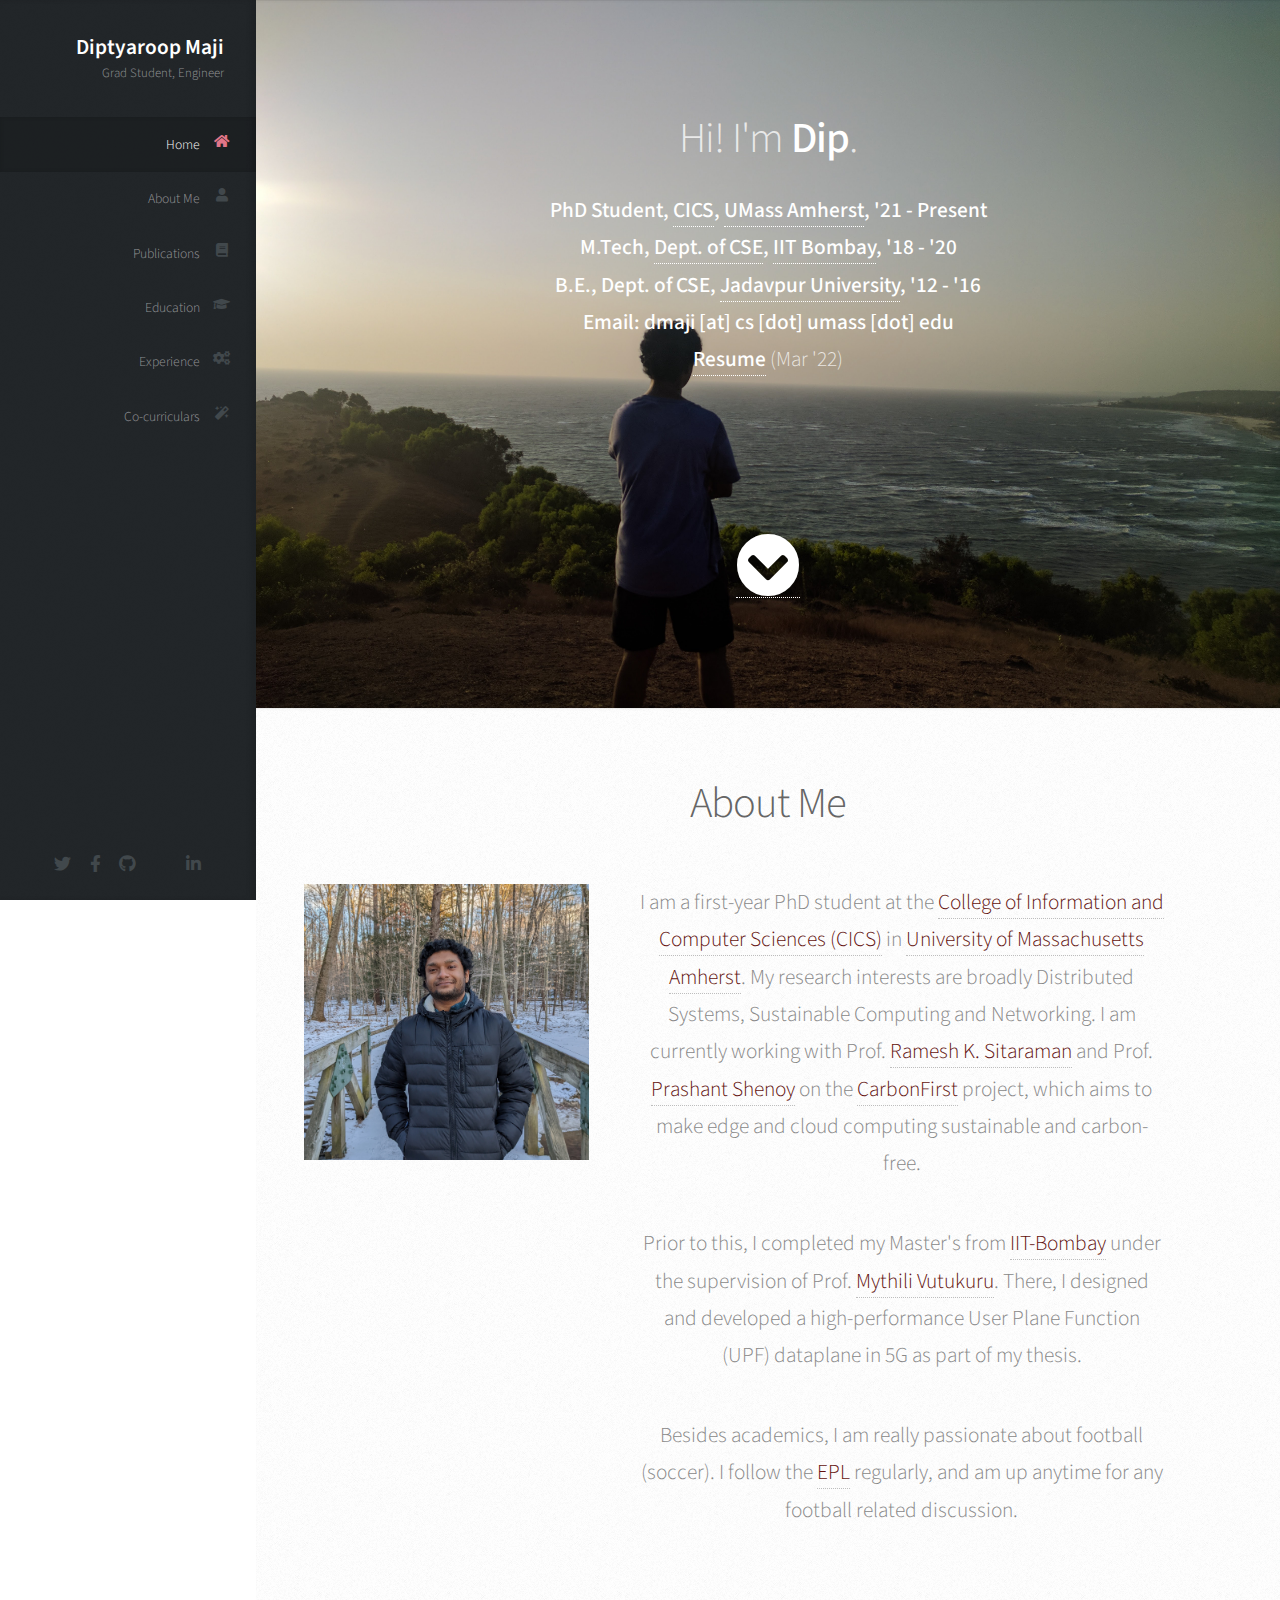
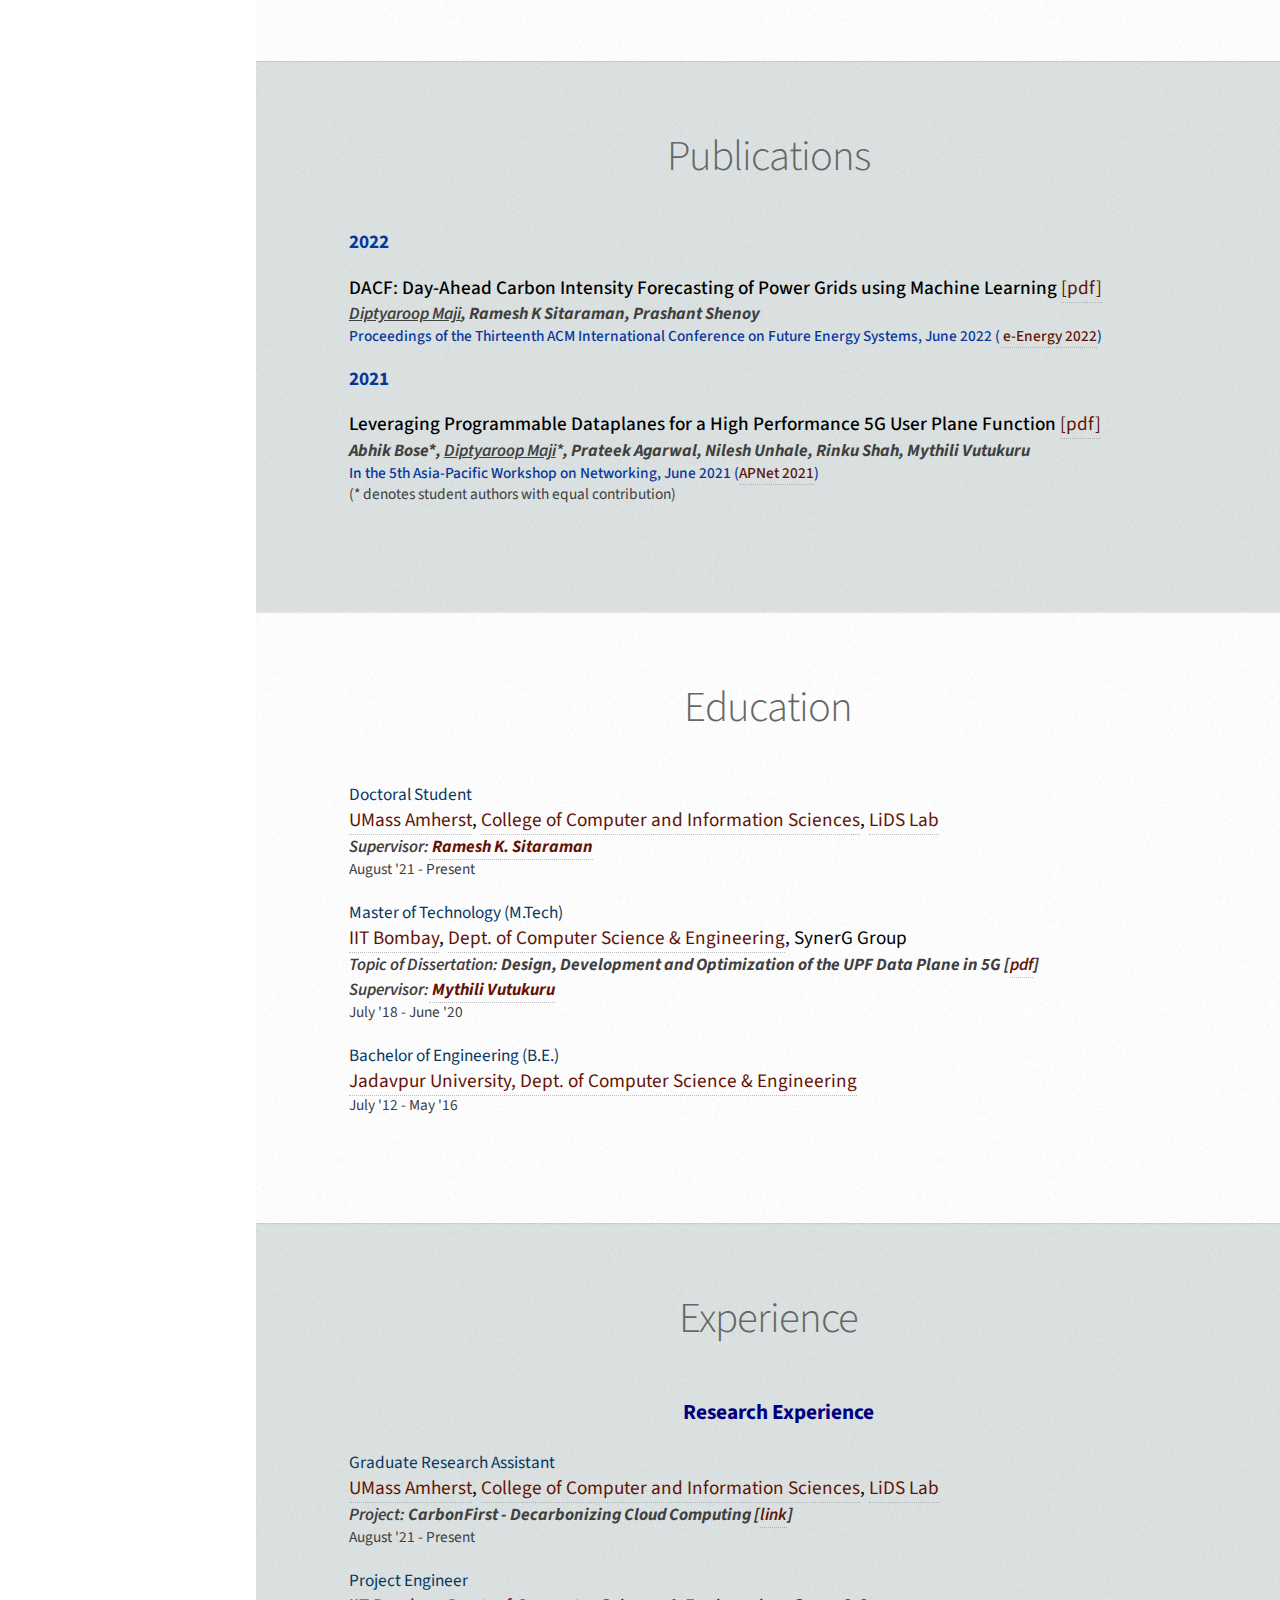
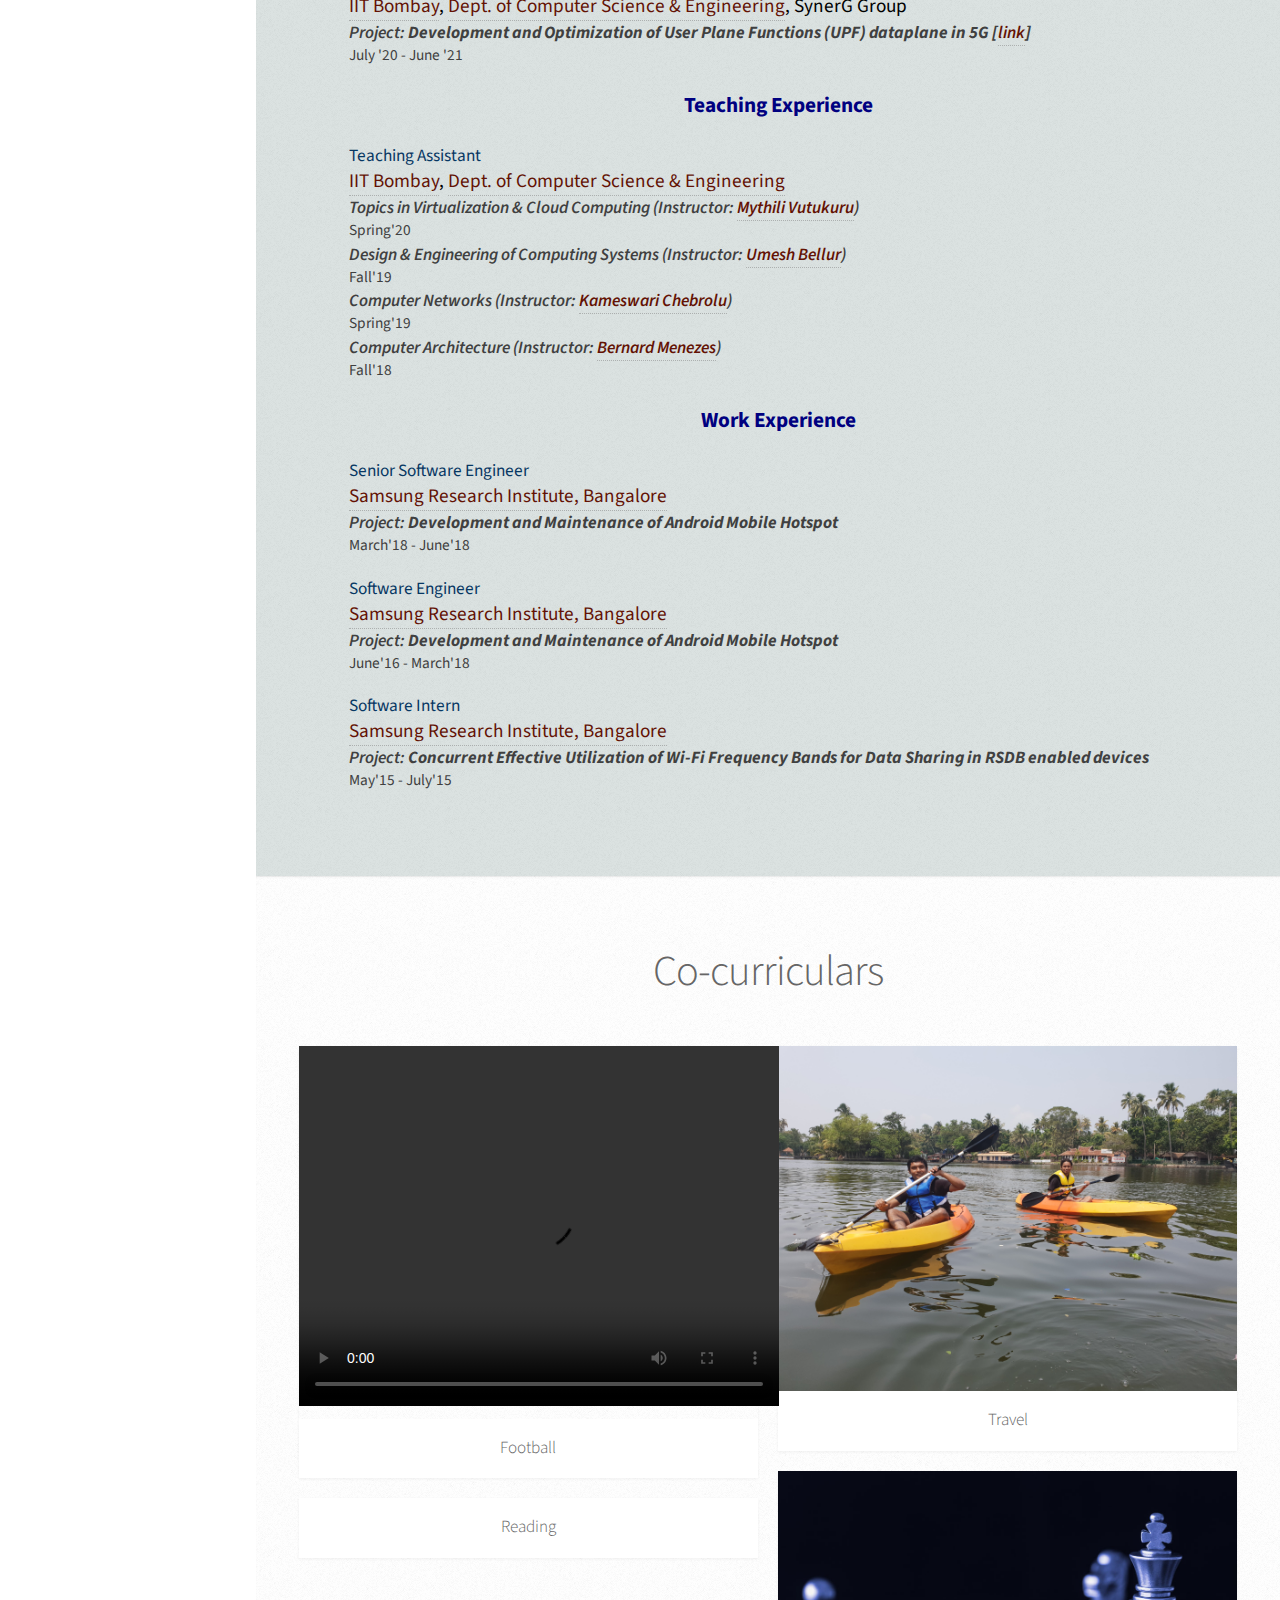
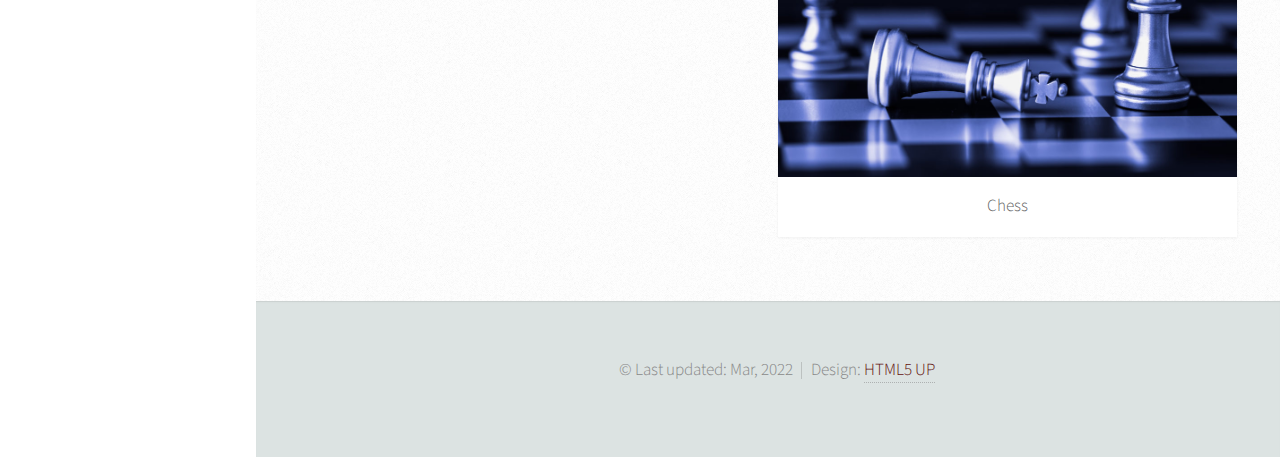
==== commit cb0183c8: "Updated publications" ====
--- a/index.html
+++ b/index.html
@@ -137,7 +137,7 @@
 					</section>
 
 				<!-- Portfolio -->
-				<section id="edu" class="three">
+				<section id="publication" class="three">
 					<div class="container">
 
 						<header>
@@ -148,17 +148,19 @@
 							<li>2022</li>
 							<li>
 								<!-- <p class="ptitle"><a href="docs/papers/APNet2021.pdf"><strong>Leveraging Programmable Dataplanes for a High Performance 5G User Plane Function</strong></p> -->
-									<p class="ptitle"><strong>CarbonCast: Forecasting Day-ahead Grid Carbon Intensity using Machine Learning</strong></p>
-								<p class="pauthors"><strong>Diptyaroop Maji</strong>, Ramesh K Sitaraman, Prashant Shenoy</p>
-								<p class="presources"> <b>[Under Review]</b></p>
+									<p class="ptitle"><strong>DACF: Day-Ahead Carbon Intensity Forecasting of Power Grids using Machine Learning</strong>
+									<a href="https://dl.acm.org/doi/pdf/10.1145/3538637.3538849">[pdf]</a></p>
+								<p class="pauthors"><strong><u>Diptyaroop Maji</u></strong>, Ramesh K Sitaraman, Prashant Shenoy</p>
+								<p class="presources"> <b>Proceedings of the Thirteenth ACM International Conference on Future Energy Systems, June 2022  
+									(<a href="https://energy.acm.org/conferences/eenergy/2022/index.php"> e-Energy 2022</a>) </b></p>
 								<!-- <p class="presources">May'19 - June'20</p> -->
 							</li>
 							<li>2021</li>
 							<li>
 								<p class="ptitle"><strong>Leveraging Programmable Dataplanes for a High Performance 5G User Plane Function</strong>
 								<a href="https://conferences.sigcomm.org/events/apnet2021/papers/apnet2021-7.pdf">[pdf]</a></p>
-								<p class="pauthors">Abhik Bose*, <strong>Diptyaroop Maji*</strong>, Prateek Agarwal, Nilesh Unhale, Rinku Shah, Mythili Vutukuru</p>
-								<p class="presources"> In the 5th Asia‑Pacific Workshop on Networking (APNet), June 2021 (<a href="https://conferences.sigcomm.org/events/apnet2021/">APNet 2021</a>)</p>
+								<p class="pauthors">Abhik Bose*, <strong><u>Diptyaroop Maji</u>*</strong>, Prateek Agarwal, Nilesh Unhale, Rinku Shah, Mythili Vutukuru</p>
+								<p class="presources"> <b>In the 5th Asia‑Pacific Workshop on Networking, June 2021 (<a href="https://conferences.sigcomm.org/events/apnet2021/">APNet 2021</a>)</b></p>
 								<p class="presources"> (* denotes student authors with equal contribution)</p>
 								<!-- <p class="presources">May'19 - June'20</p> -->
 							</li>
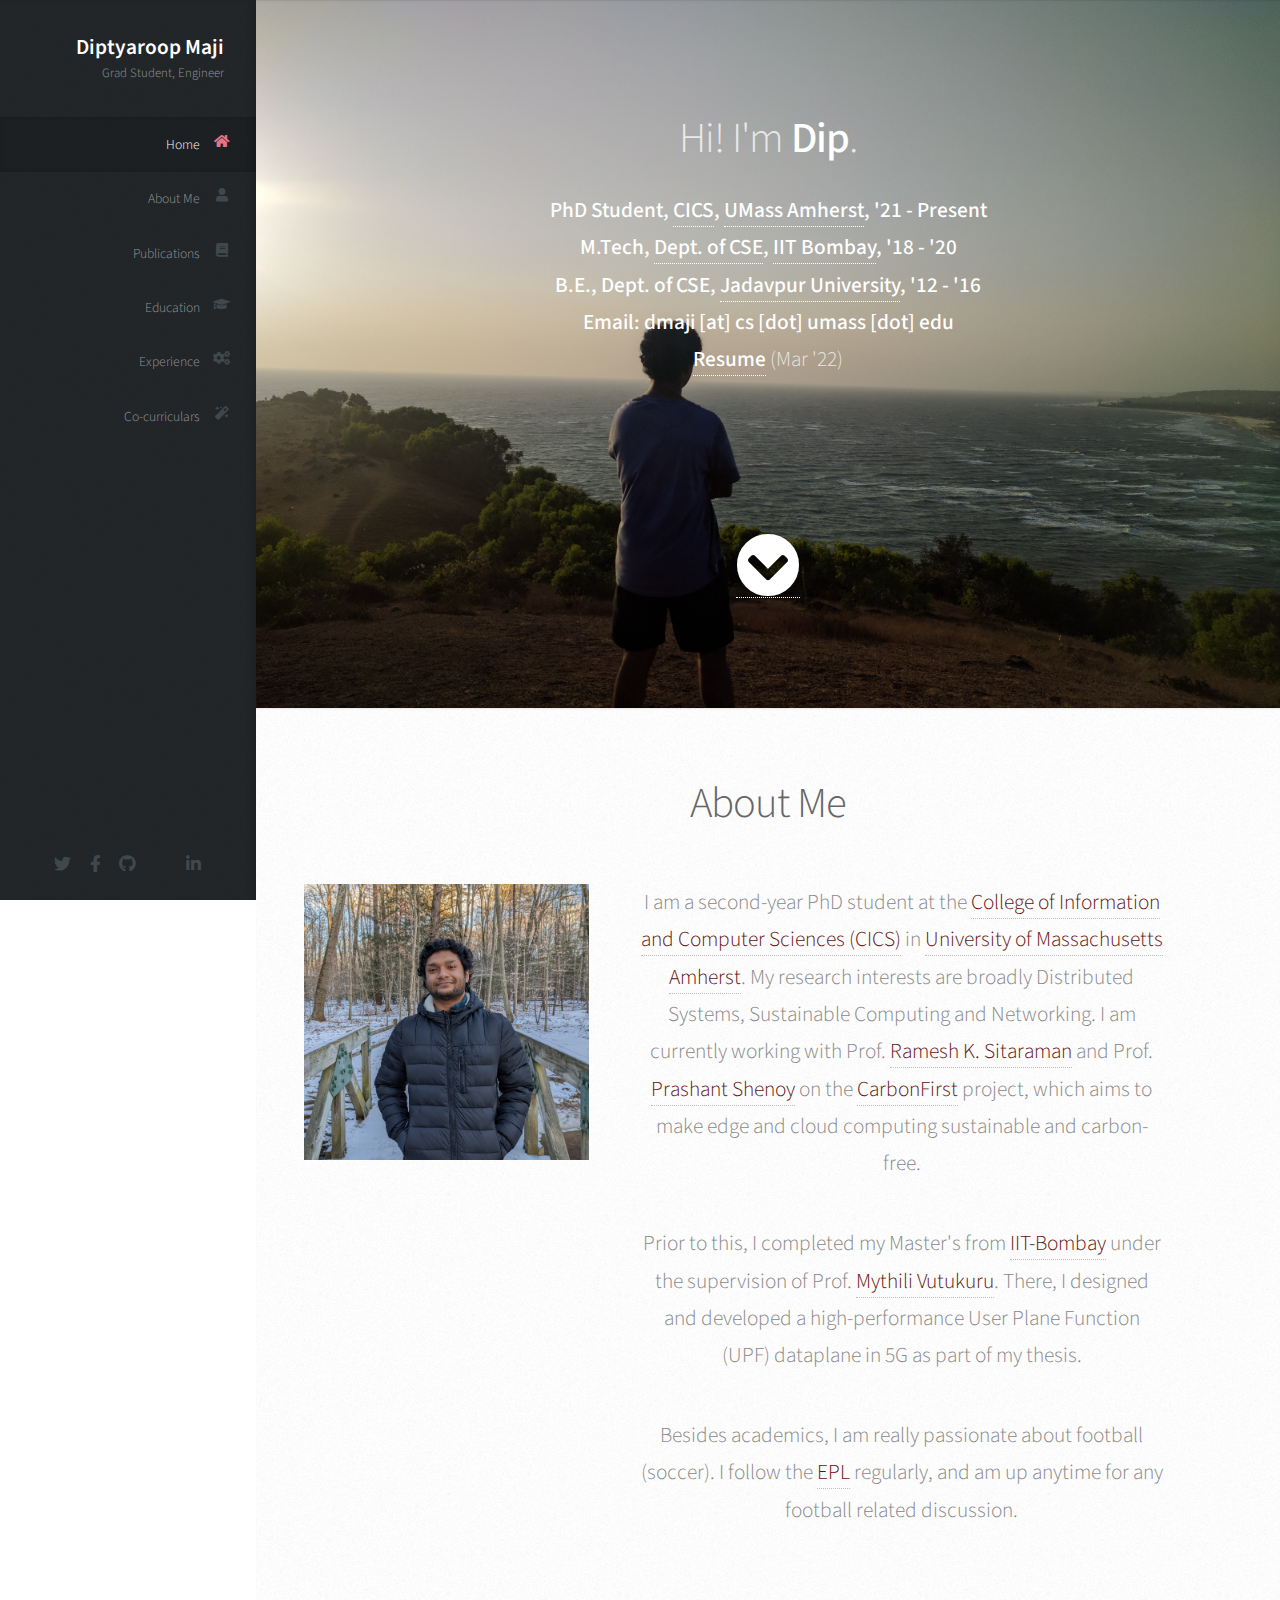
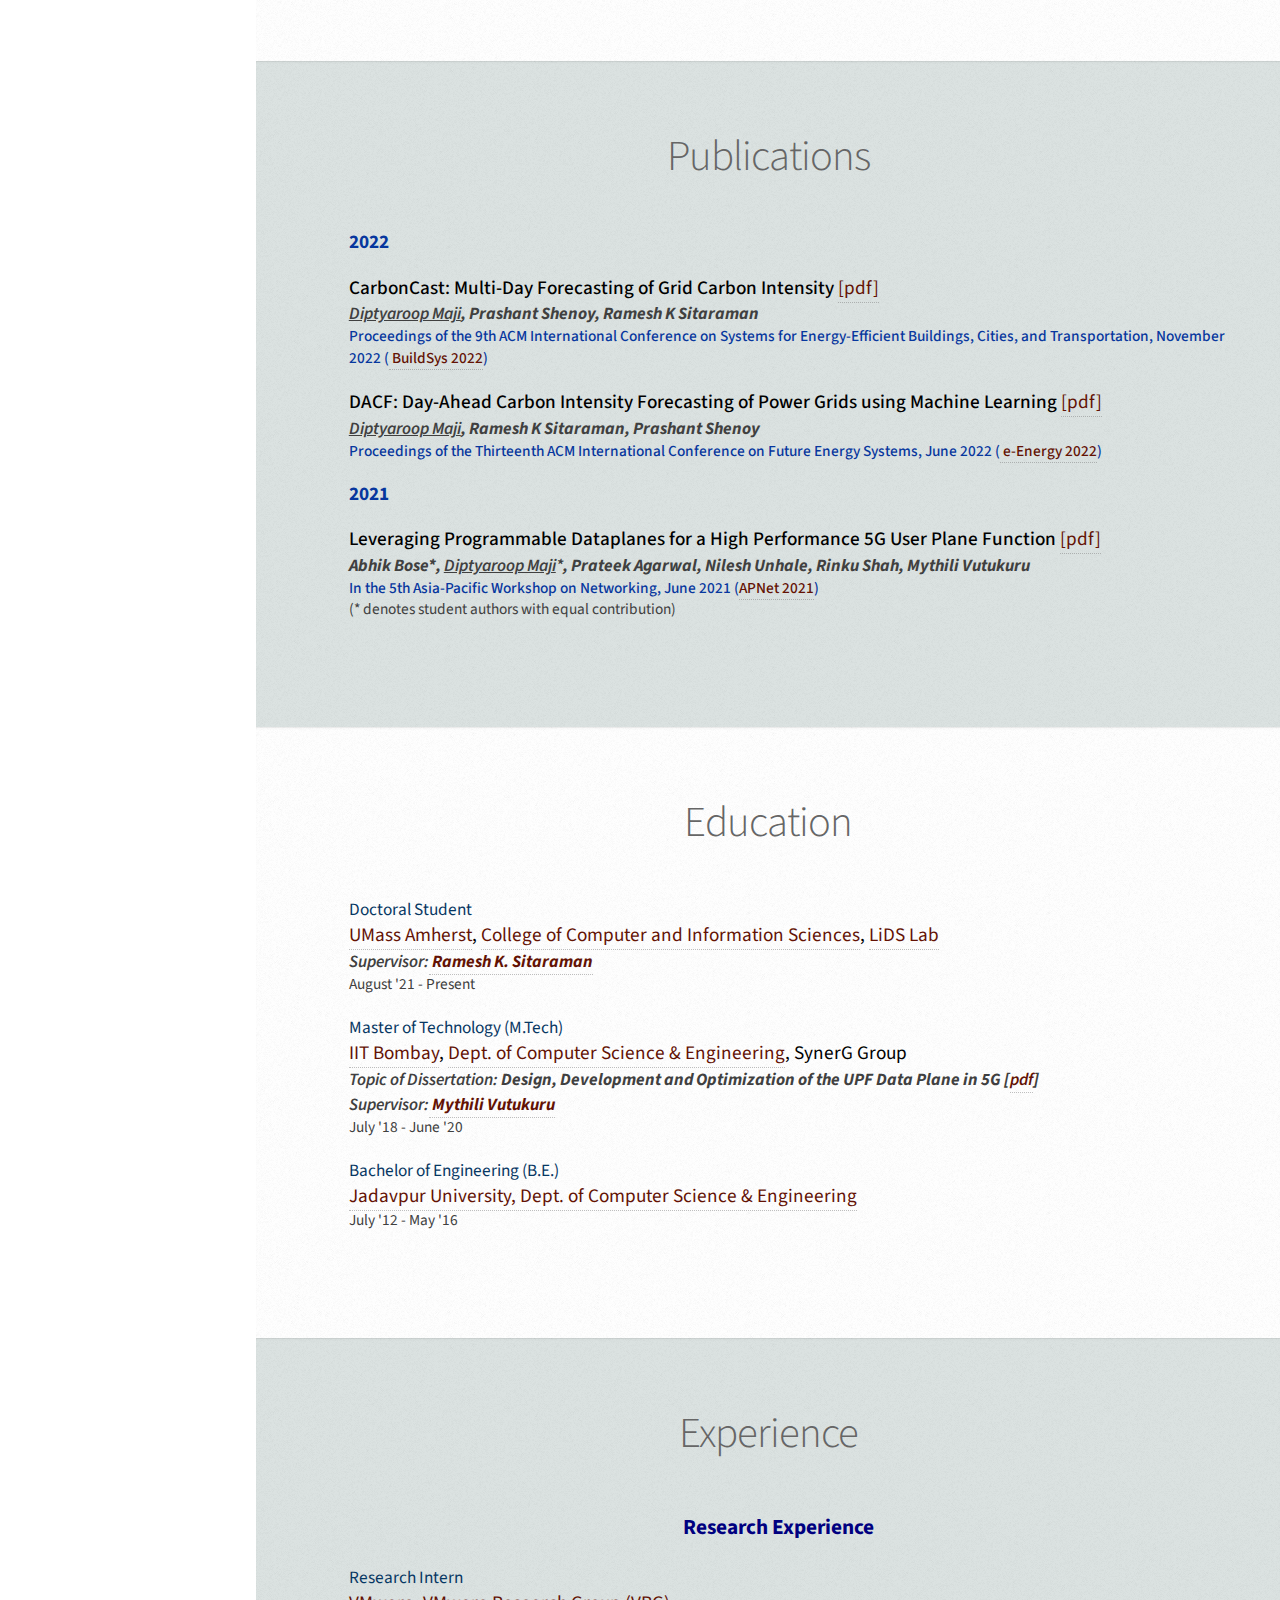
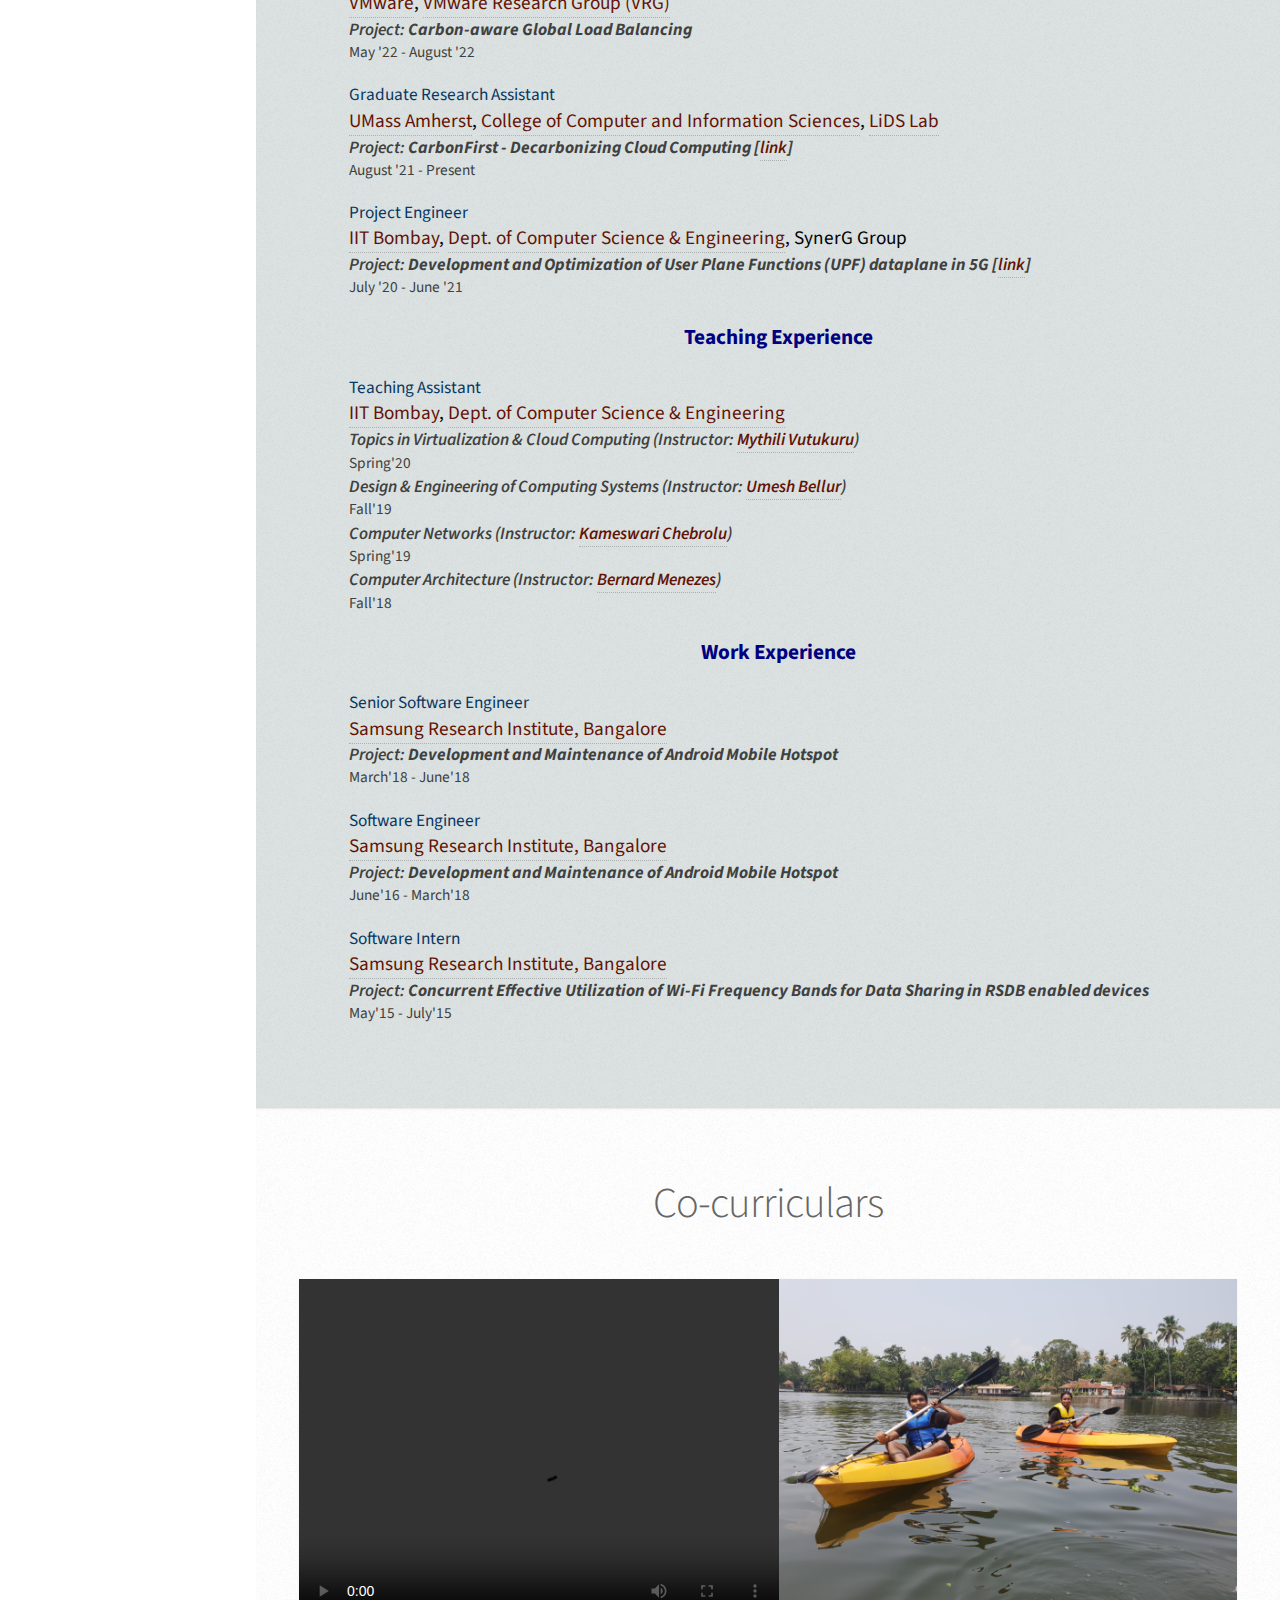
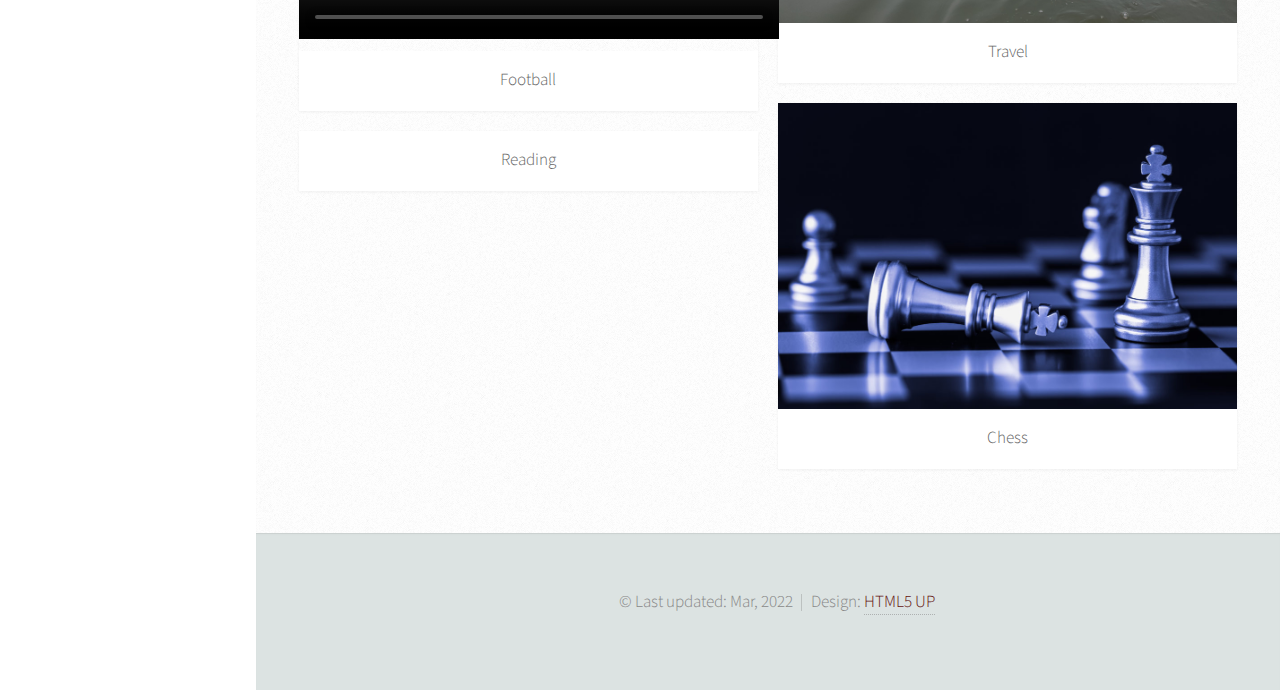
==== commit 6cc4b41f: "Updated photo and publications" ====
--- a/index.html
+++ b/index.html
@@ -109,7 +109,7 @@
 								  <img src="images/self_photo.jpg" alt="" style="width:100%">
 								</div>
 								<div class="about_column">
-									<p> I am a first-year PhD student at the <a href="https://www.cics.umass.edu/">College 
+									<p> I am a second-year PhD student at the <a href="https://www.cics.umass.edu/">College 
 										of Information and Computer Sciences (CICS)</a> in  
 										<a href="https://www.umass.edu/">University of Massachusetts Amherst</a>. My research interests are
 										broadly Distributed Systems, Sustainable Computing and Networking. I am currently 
@@ -147,20 +147,26 @@
 						<ul class="papers" style="list-style-type:none;">
 							<li>2022</li>
 							<li>
-								<!-- <p class="ptitle"><a href="docs/papers/APNet2021.pdf"><strong>Leveraging Programmable Dataplanes for a High Performance 5G User Plane Function</strong></p> -->
+								<p class="ptitle"><strong>CarbonCast: Multi-Day Forecasting of Grid Carbon Intensity</strong>
+								<a href="https://groups.cs.umass.edu/ramesh/wp-content/uploads/sites/3/2022/09/buildsys2022-final282.pdf">[pdf]</a></p>
+								<p class="pauthors"><strong><u>Diptyaroop Maji</u></strong>, Prashant Shenoy, Ramesh K Sitaraman</p>
+								<p class="presources"> <b> Proceedings of the 9th ACM International Conference on Systems for 
+									Energy-Efficient Buildings, Cities, and Transportation, November 2022  
+								(<a href="https://buildsys.acm.org/2022/"> BuildSys 2022</a>) </b></p>
+							</li>
+							<li>
 									<p class="ptitle"><strong>DACF: Day-Ahead Carbon Intensity Forecasting of Power Grids using Machine Learning</strong>
 									<a href="https://dl.acm.org/doi/pdf/10.1145/3538637.3538849">[pdf]</a></p>
-								<p class="pauthors"><strong><u>Diptyaroop Maji</u></strong>, Ramesh K Sitaraman, Prashant Shenoy</p>
-								<p class="presources"> <b>Proceedings of the Thirteenth ACM International Conference on Future Energy Systems, June 2022  
+									<p class="pauthors"><strong><u>Diptyaroop Maji</u></strong>, Ramesh K Sitaraman, Prashant Shenoy</p>
+									<p class="presources"> <b>Proceedings of the Thirteenth ACM International Conference on Future Energy Systems, June 2022  
 									(<a href="https://energy.acm.org/conferences/eenergy/2022/index.php"> e-Energy 2022</a>) </b></p>
-								<!-- <p class="presources">May'19 - June'20</p> -->
 							</li>
 							<li>2021</li>
 							<li>
 								<p class="ptitle"><strong>Leveraging Programmable Dataplanes for a High Performance 5G User Plane Function</strong>
 								<a href="https://conferences.sigcomm.org/events/apnet2021/papers/apnet2021-7.pdf">[pdf]</a></p>
 								<p class="pauthors">Abhik Bose*, <strong><u>Diptyaroop Maji</u>*</strong>, Prateek Agarwal, Nilesh Unhale, Rinku Shah, Mythili Vutukuru</p>
-								<p class="presources"> <b>In the 5th Asia‑Pacific Workshop on Networking, June 2021 (<a href="https://conferences.sigcomm.org/events/apnet2021/">APNet 2021</a>)</b></p>
+								<p class="presources"> <b>In the 5th Asia-Pacific Workshop on Networking, June 2021 (<a href="https://conferences.sigcomm.org/events/apnet2021/">APNet 2021</a>)</b></p>
 								<p class="presources"> (* denotes student authors with equal contribution)</p>
 								<!-- <p class="presources">May'19 - June'20</p> -->
 							</li>
@@ -215,11 +221,17 @@
 								Research Experience
 
 								<li>
-									<p class="pvenue">Graduate Research Assistant</p>
-									<p class="ptitle"><a href="https://www.umass.edu/">UMass Amherst</a>, <a href="https://www.cics.umass.edu/">College of Computer and Information Sciences</a>, <a href="https://groups.cs.umass.edu/ramesh/lids-lab/">LiDS Lab</a></p>
-									<p class="pauthors"><strong>Project:</strong> CarbonFirst - Decarbonizing Cloud Computing [<a href="http://carbonfirst.org/"><strong>link</strong></a>]</p>
-									<p class="presources">August '21 - Present</p>
+									<p class="pvenue">Research Intern</p>
+									<p class="ptitle"><a href="https://www.vmware.com/">VMware</a>, <a href="https://research.vmware.com/">VMware Research Group (VRG)</a></p>
+									<p class="pauthors"><strong>Project:</strong> Carbon-aware Global Load Balancing</p>
+									<p class="presources">May '22 - August '22</p>
 								</li>
+							<li>
+								<p class="pvenue">Graduate Research Assistant</p>
+								<p class="ptitle"><a href="https://www.umass.edu/">UMass Amherst</a>, <a href="https://www.cics.umass.edu/">College of Computer and Information Sciences</a>, <a href="https://groups.cs.umass.edu/ramesh/lids-lab/">LiDS Lab</a></p>
+								<p class="pauthors"><strong>Project:</strong> CarbonFirst - Decarbonizing Cloud Computing [<a href="http://carbonfirst.org/"><strong>link</strong></a>]</p>
+								<p class="presources">August '21 - Present</p>
+							</li>
 							<li>
 								<p class="pvenue">Project Engineer </p>
 								<p class="ptitle"><a href="http://www.iitb.ac.in/">IIT Bombay</a>, <a href="http://cse.iitb.ac.in/">Dept. of Computer Science & Engineering</a>, SynerG Group</p>
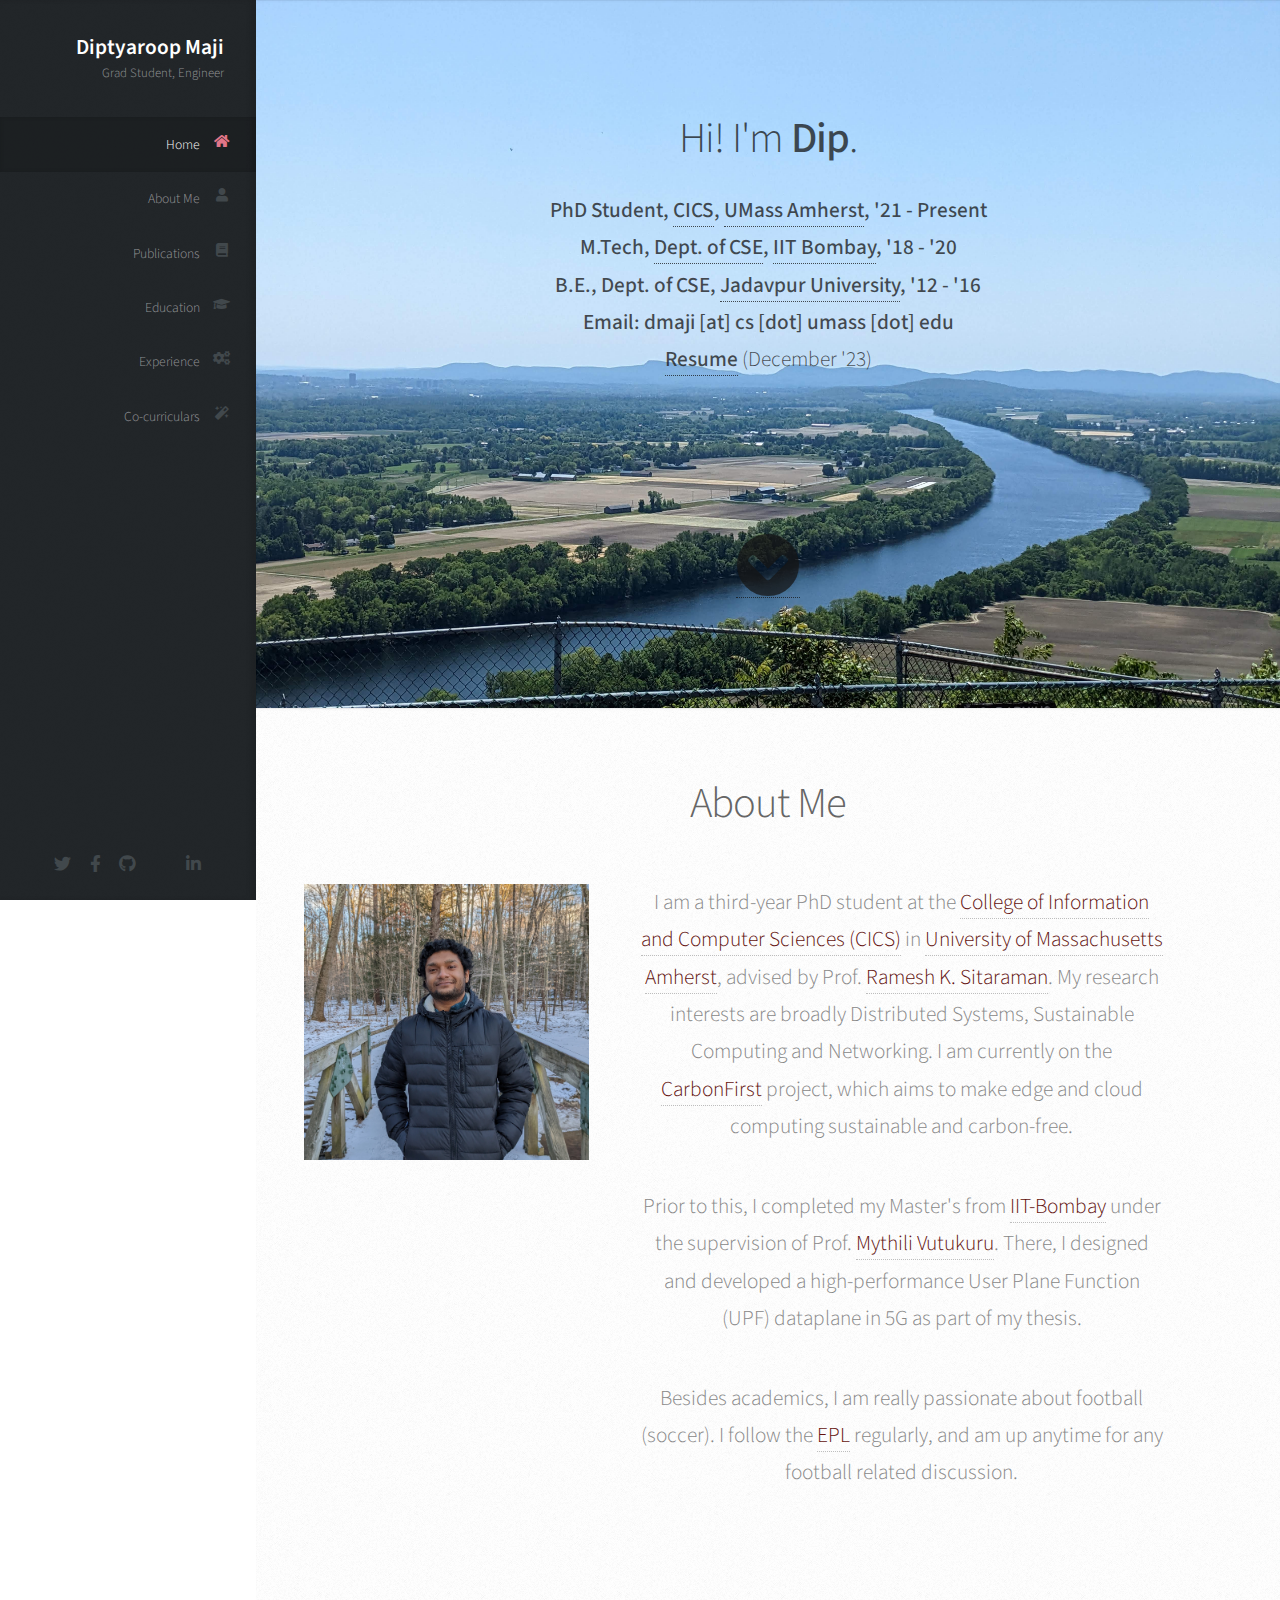
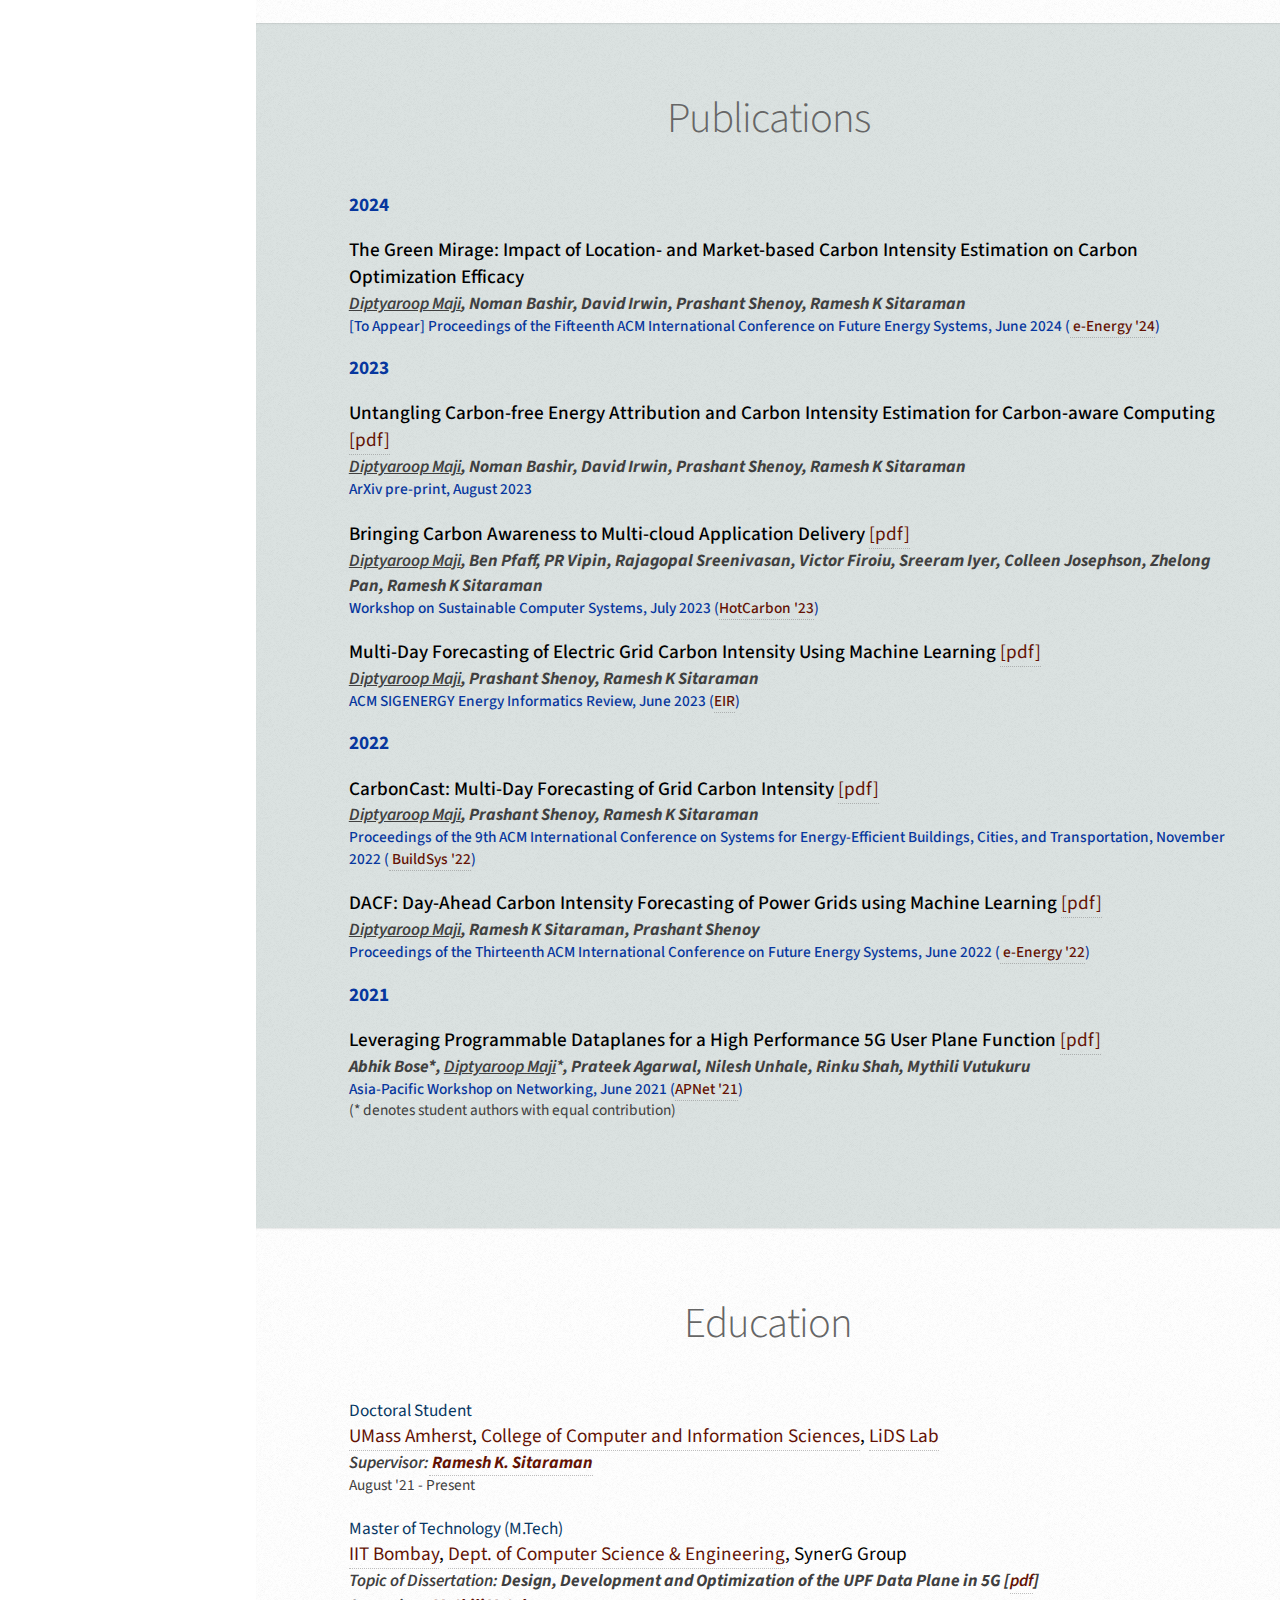
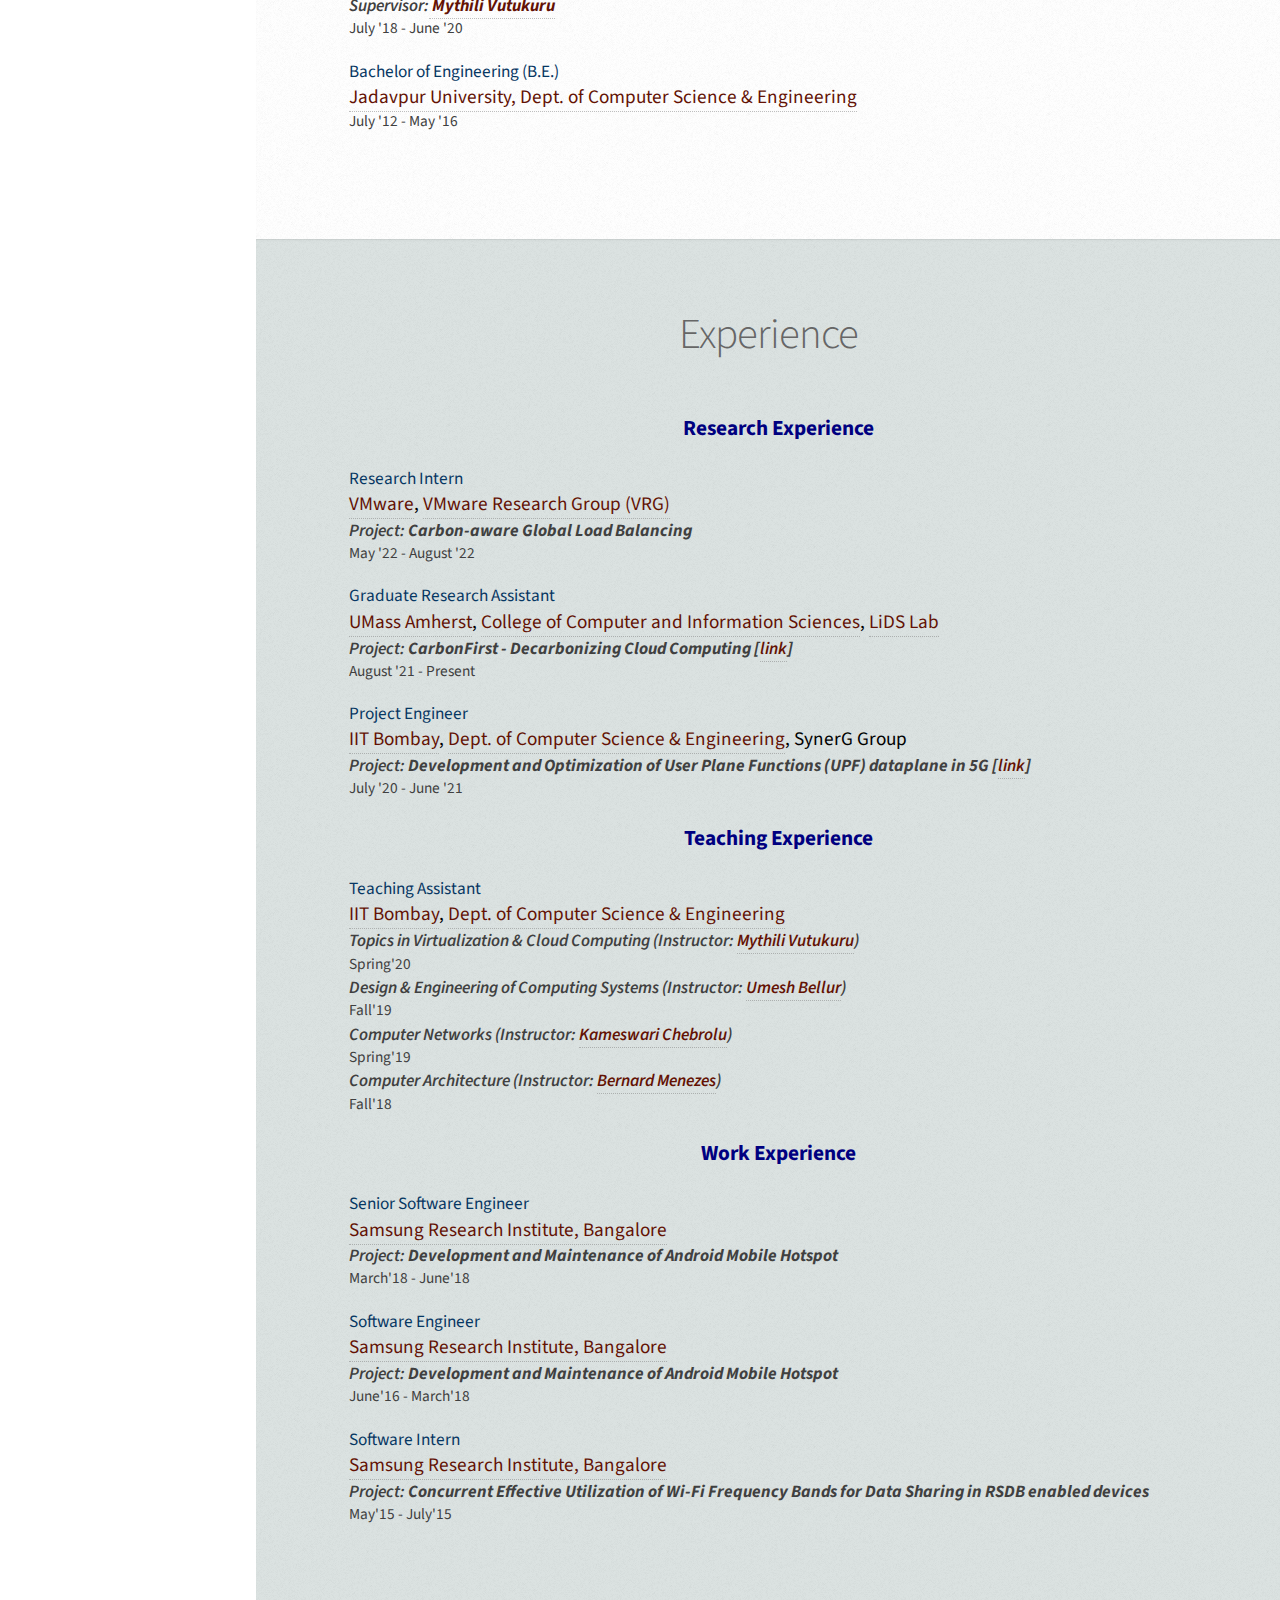
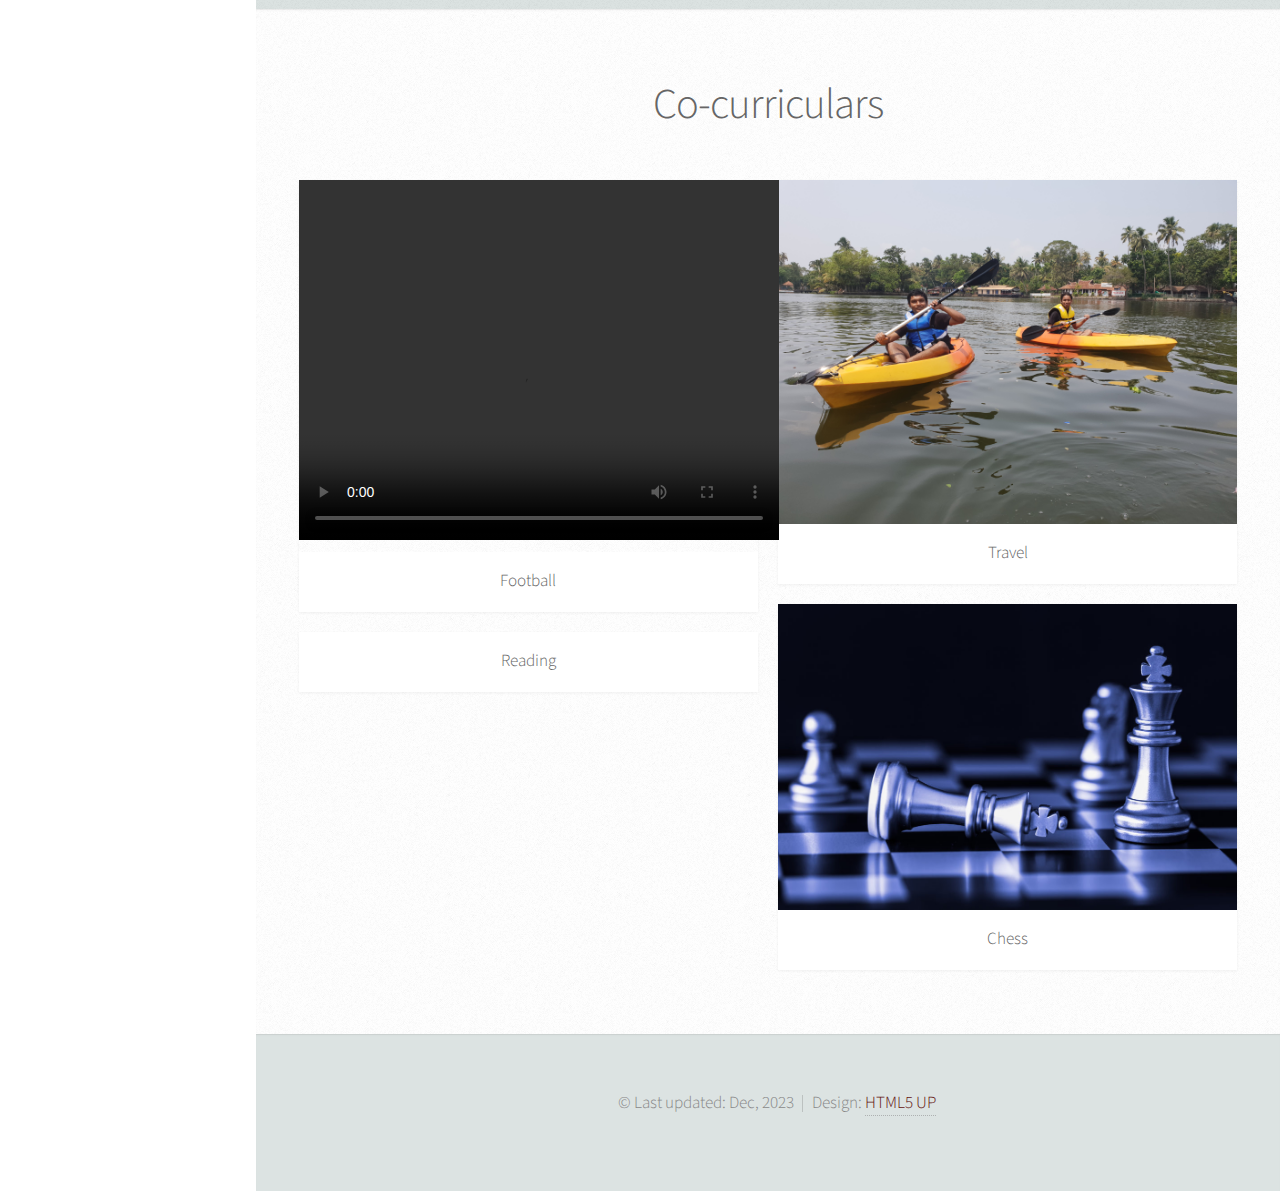
==== commit 70e9d024: "Updated website with info till Dec 2023" ====
--- a/index.html
+++ b/index.html
@@ -83,7 +83,7 @@
 								<br/>
 								<b><strong>Email: dmaji [at] cs [dot] umass [dot] edu </strong></b>
 								<br/>
-								<b><a href="docs/Diptyaroop_Maji_resume_2022.pdf"><strong>Resume</strong></a></b> (Mar '22)</p>
+								<b><a href="docs/Diptyaroop_Maji_resume_2023.pdf"><strong>Resume</strong></a></b> (December '23)</p>
 								<br/>
 								<br/>
 								<br/>
@@ -109,12 +109,10 @@
 								  <img src="images/self_photo.jpg" alt="" style="width:100%">
 								</div>
 								<div class="about_column">
-									<p> I am a second-year PhD student at the <a href="https://www.cics.umass.edu/">College 
+									<p> I am a third-year PhD student at the <a href="https://www.cics.umass.edu/">College 
 										of Information and Computer Sciences (CICS)</a> in  
-										<a href="https://www.umass.edu/">University of Massachusetts Amherst</a>. My research interests are
-										broadly Distributed Systems, Sustainable Computing and Networking. I am currently 
-										working with Prof. <a href="https://groups.cs.umass.edu/ramesh/">Ramesh K. Sitaraman</a>
-										and Prof. <a href="https://people.cs.umass.edu/~shenoy/">Prashant Shenoy</a> on the <a href="http://carbonfirst.org/CarbonFirst"> CarbonFirst</a> project, 
+										<a href="https://www.umass.edu/">University of Massachusetts Amherst</a>, advised by Prof. <a href="https://groups.cs.umass.edu/ramesh/">Ramesh K. Sitaraman</a>. My research interests are
+										broadly Distributed Systems, Sustainable Computing and Networking. I am currently on the <a href="http://carbonfirst.org/CarbonFirst"> CarbonFirst</a> project, 
 										which aims to make edge and cloud computing sustainable and carbon-free.</p>
 									<!-- <p> I am broadly interested in Systems and <b>Networking</b>. I like to gain in-depth knowledge 
 									and tackle interesting problems. Currently, I am looking for a PhD in this field.</p> -->
@@ -145,6 +143,36 @@
 						</header>
 
 						<ul class="papers" style="list-style-type:none;">
+							<li>2024</li>
+							<li>
+								<p class="ptitle"><strong>The Green Mirage: Impact of Location- and Market-based Carbon Intensity Estimation on Carbon Optimization Efficacy</strong>
+								</p>
+								<p class="pauthors"><strong><u>Diptyaroop Maji</u></strong>, Noman Bashir, David Irwin, Prashant Shenoy, Ramesh K Sitaraman</p>
+								<p class="presources"> <b> [To Appear] Proceedings of the Fifteenth ACM International Conference on Future Energy Systems, June 2024
+								(<a href="https://energy.acm.org/conferences/eenergy/2024/index.php"> e-Energy '24</a>) </b></p>
+							</li>
+							<li>2023</li>
+							<li>
+								<p class="ptitle"><strong>Untangling Carbon-free Energy Attribution and Carbon Intensity Estimation for Carbon-aware Computing</strong>
+								<a href="https://arxiv.org/pdf/2308.06680.pdf">[pdf]</a></p>
+								<p class="pauthors"><strong><u>Diptyaroop Maji</u></strong>, Noman Bashir, David Irwin, Prashant Shenoy, Ramesh K Sitaraman</p>
+								<p class="presources"> <b> ArXiv pre-print, August 2023
+								</b></p>
+							</li>
+							<li>
+								<p class="ptitle"><strong>Bringing Carbon Awareness to Multi-cloud Application Delivery</strong>
+								<a href="https://dl.acm.org/doi/pdf/10.1145/3604930.3605711">[pdf]</a></p>
+								<p class="pauthors"><strong><u>Diptyaroop Maji</u></strong>, Ben Pfaff, PR Vipin, Rajagopal Sreenivasan, Victor Firoiu, Sreeram Iyer, Colleen Josephson, Zhelong Pan, Ramesh K Sitaraman</p>
+								<p class="presources"> <b>Workshop on Sustainable Computer Systems, July 2023  
+								(<a href="https://hotcarbon.org/2023">HotCarbon '23</a>) </b></p>
+							</li>
+							<li>
+								<p class="ptitle"><strong>Multi-Day Forecasting of Electric Grid Carbon Intensity Using Machine Learning</strong>
+								<a href="https://dl.acm.org/doi/pdf/10.1145/3607114.3607117">[pdf]</a></p>
+								<p class="pauthors"><strong><u>Diptyaroop Maji</u></strong>, Prashant Shenoy, Ramesh K Sitaraman</p>
+								<p class="presources"> <b>ACM SIGENERGY Energy Informatics Review, June 2023  
+								(<a href="https://energy.acm.org/eir/category/2023/eir-jun-2023/">EIR</a>) </b></p>
+							</li>
 							<li>2022</li>
 							<li>
 								<p class="ptitle"><strong>CarbonCast: Multi-Day Forecasting of Grid Carbon Intensity</strong>
@@ -152,21 +180,21 @@
 								<p class="pauthors"><strong><u>Diptyaroop Maji</u></strong>, Prashant Shenoy, Ramesh K Sitaraman</p>
 								<p class="presources"> <b> Proceedings of the 9th ACM International Conference on Systems for 
 									Energy-Efficient Buildings, Cities, and Transportation, November 2022  
-								(<a href="https://buildsys.acm.org/2022/"> BuildSys 2022</a>) </b></p>
-							</li>
-							<li>
-									<p class="ptitle"><strong>DACF: Day-Ahead Carbon Intensity Forecasting of Power Grids using Machine Learning</strong>
-									<a href="https://dl.acm.org/doi/pdf/10.1145/3538637.3538849">[pdf]</a></p>
-									<p class="pauthors"><strong><u>Diptyaroop Maji</u></strong>, Ramesh K Sitaraman, Prashant Shenoy</p>
-									<p class="presources"> <b>Proceedings of the Thirteenth ACM International Conference on Future Energy Systems, June 2022  
-									(<a href="https://energy.acm.org/conferences/eenergy/2022/index.php"> e-Energy 2022</a>) </b></p>
+								(<a href="https://buildsys.acm.org/2022/"> BuildSys '22</a>) </b></p>
+							</li>
+							<li>
+								<p class="ptitle"><strong>DACF: Day-Ahead Carbon Intensity Forecasting of Power Grids using Machine Learning</strong>
+								<a href="https://dl.acm.org/doi/pdf/10.1145/3538637.3538849">[pdf]</a></p>
+								<p class="pauthors"><strong><u>Diptyaroop Maji</u></strong>, Ramesh K Sitaraman, Prashant Shenoy</p>
+								<p class="presources"> <b>Proceedings of the Thirteenth ACM International Conference on Future Energy Systems, June 2022  
+								(<a href="https://energy.acm.org/conferences/eenergy/2022/index.php"> e-Energy '22</a>)</b></p>
 							</li>
 							<li>2021</li>
 							<li>
 								<p class="ptitle"><strong>Leveraging Programmable Dataplanes for a High Performance 5G User Plane Function</strong>
 								<a href="https://conferences.sigcomm.org/events/apnet2021/papers/apnet2021-7.pdf">[pdf]</a></p>
 								<p class="pauthors">Abhik Bose*, <strong><u>Diptyaroop Maji</u>*</strong>, Prateek Agarwal, Nilesh Unhale, Rinku Shah, Mythili Vutukuru</p>
-								<p class="presources"> <b>In the 5th Asia-Pacific Workshop on Networking, June 2021 (<a href="https://conferences.sigcomm.org/events/apnet2021/">APNet 2021</a>)</b></p>
+								<p class="presources"> <b>Asia-Pacific Workshop on Networking, June 2021 (<a href="https://conferences.sigcomm.org/events/apnet2021/">APNet '21</a>)</b></p>
 								<p class="presources"> (* denotes student authors with equal contribution)</p>
 								<!-- <p class="presources">May'19 - June'20</p> -->
 							</li>
@@ -354,7 +382,7 @@
 
 				<!-- Copyright -->
 					<ul class="copyright">
-						<li>&copy; Last updated: Mar, 2022</li><li>Design: <a href="http://html5up.net">HTML5 UP</a></li>
+						<li>&copy; Last updated: Dec, 2023</li><li>Design: <a href="http://html5up.net">HTML5 UP</a></li>
 					</ul>
 
 			</div>
--- a/assets/css/main.css
+++ b/assets/css/main.css
@@ -2223,7 +2223,8 @@
 
 			#main > section.dark {
 				color: #ddd;
-				color: rgba(255, 255, 255, 0.75);
+				/* color: rgba(255, 255, 255, 0.75); */
+				color: rgba(22, 22, 22, 0.75);
 			}
 
 				#main > section.dark h2, #main > section.dark h3, #main > section.dark h4, #main > section.dark h5, #main > section.dark h6 {
@@ -2231,12 +2232,12 @@
 				}
 
 				#main > section.dark strong {
-					color: #fff;
+					color: rgba(22, 22, 22, 0.75);
 					border-color: inherit;
 				}
 
 				#main > section.dark a {
-					color: #fff;
+					color: rgba(22, 22, 22, 0.75);
 					border-color: inherit;
 				}
 
@@ -2252,7 +2253,7 @@
 
 			#main > section.one {
 				background-color: #81918E;
-				background-image: url("../../images/banner.jpg");
+				background-image: url("../../images/background.jpg");
 			}
 
 			#main > section.two {
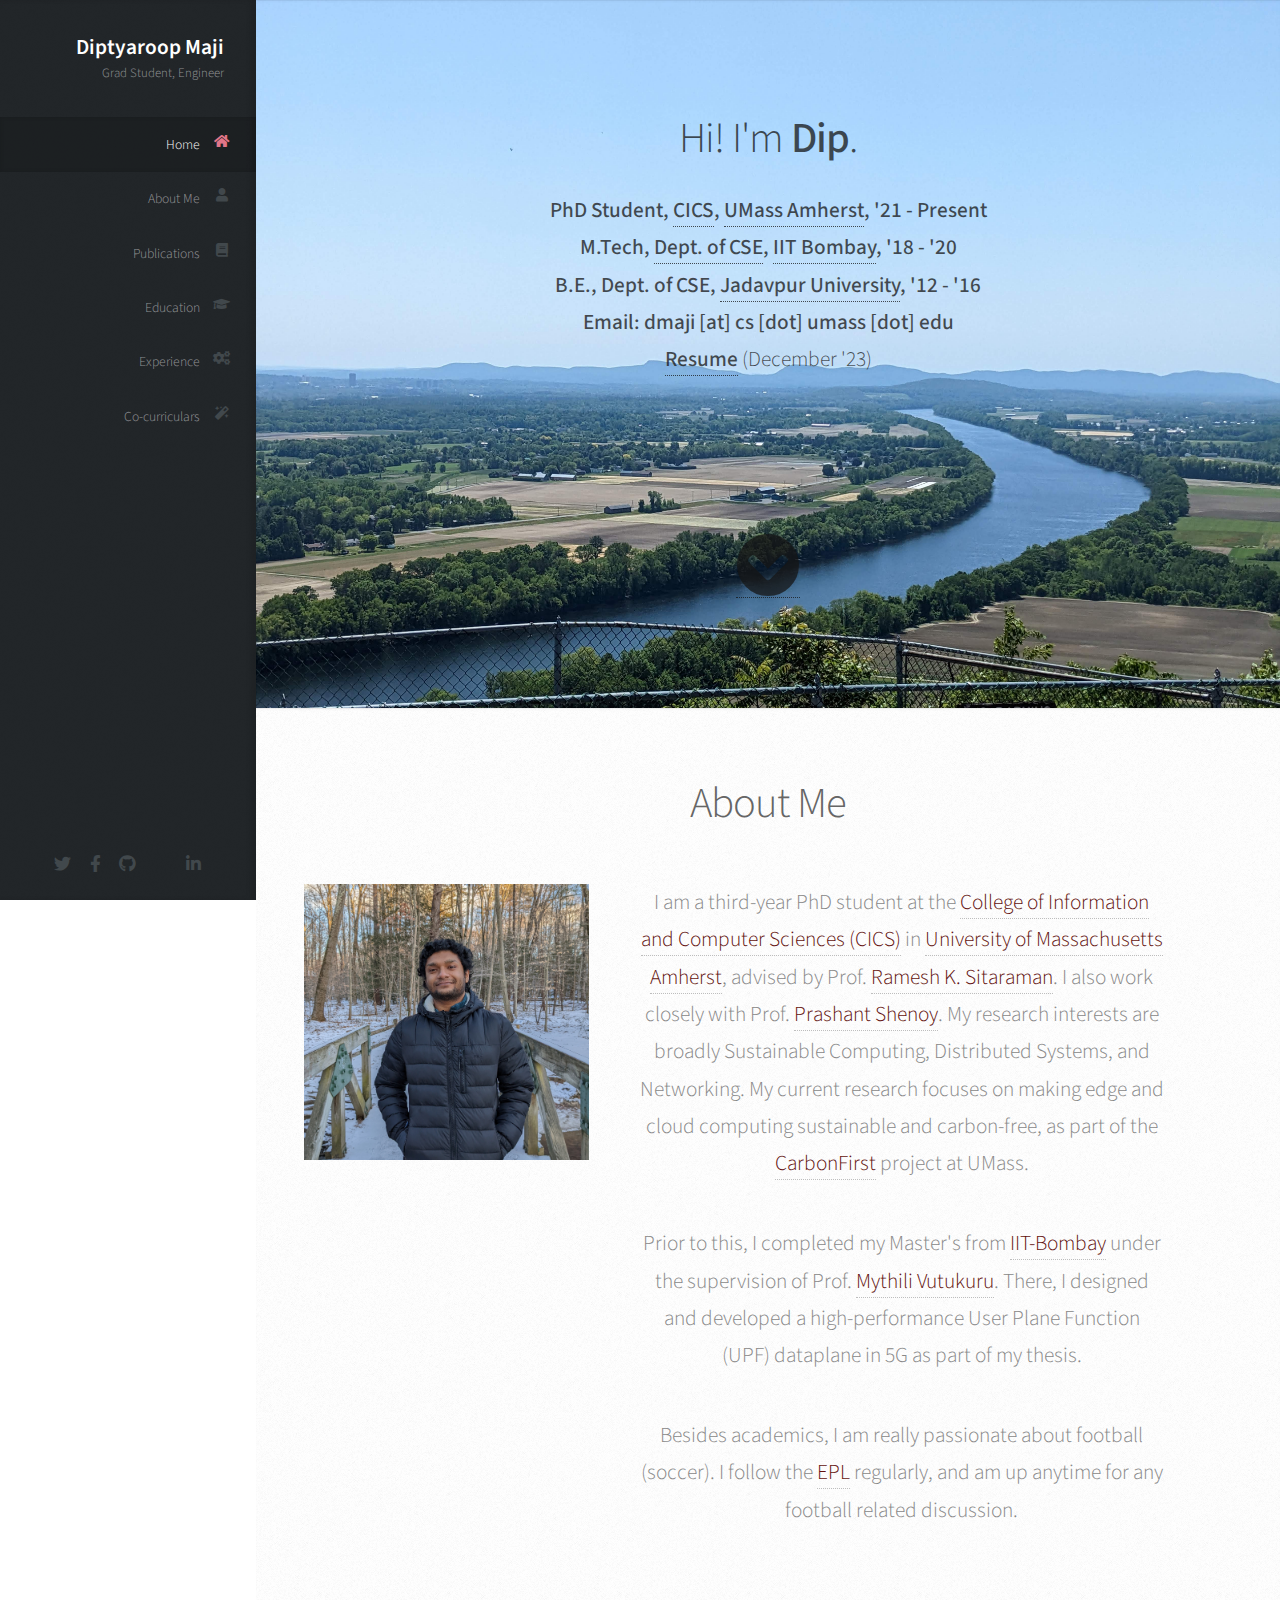
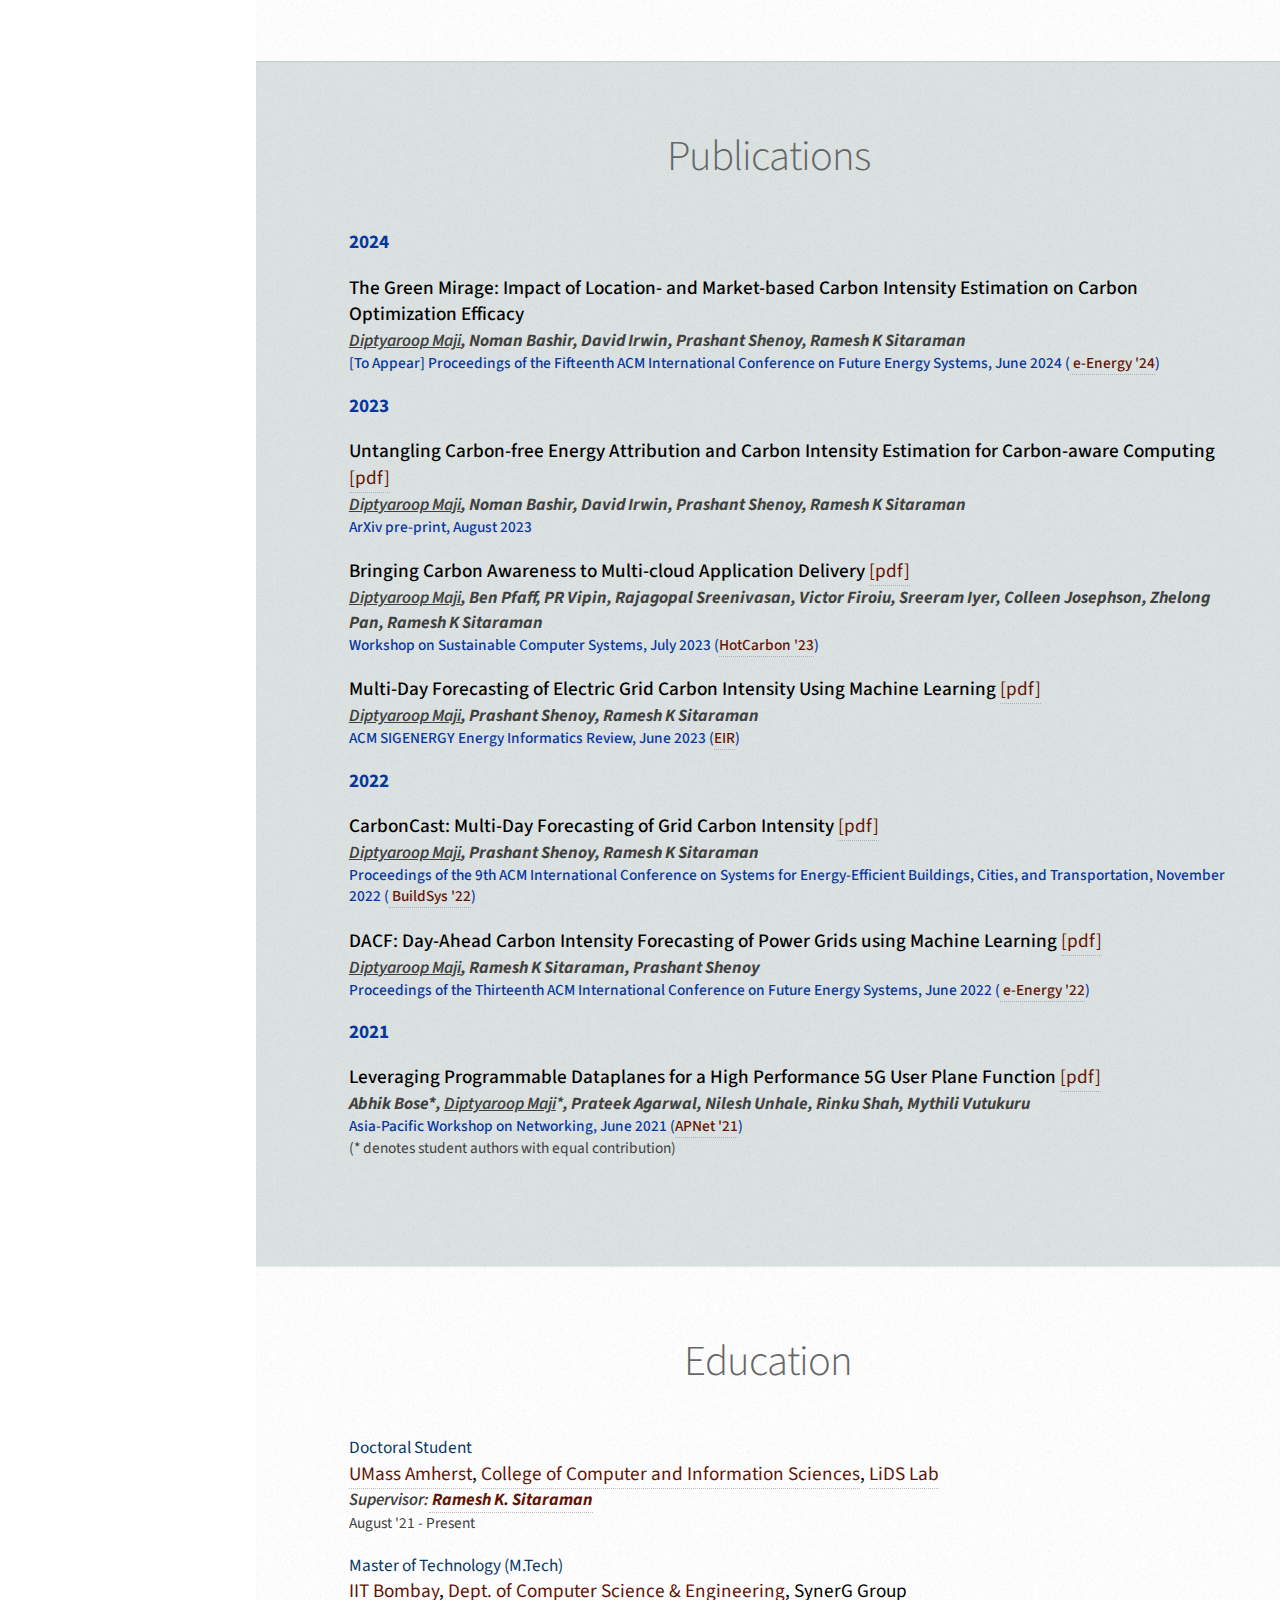
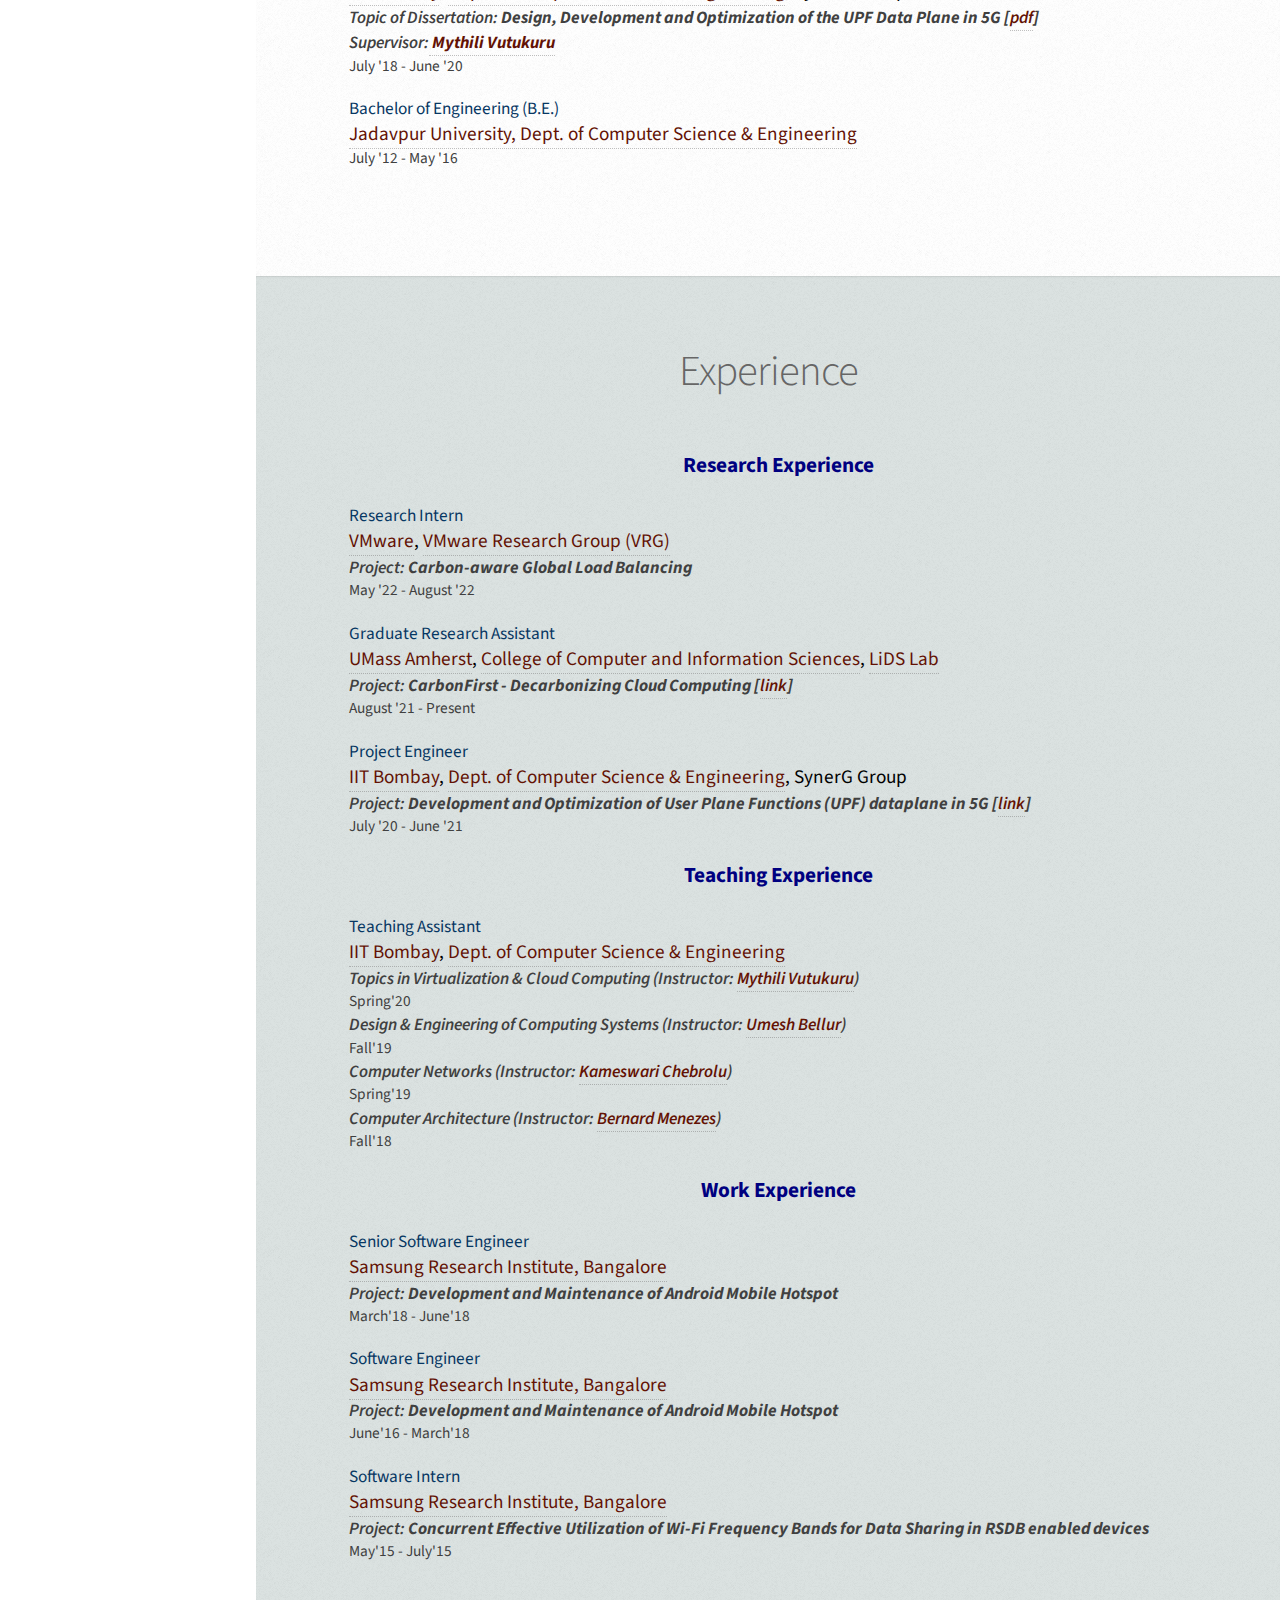
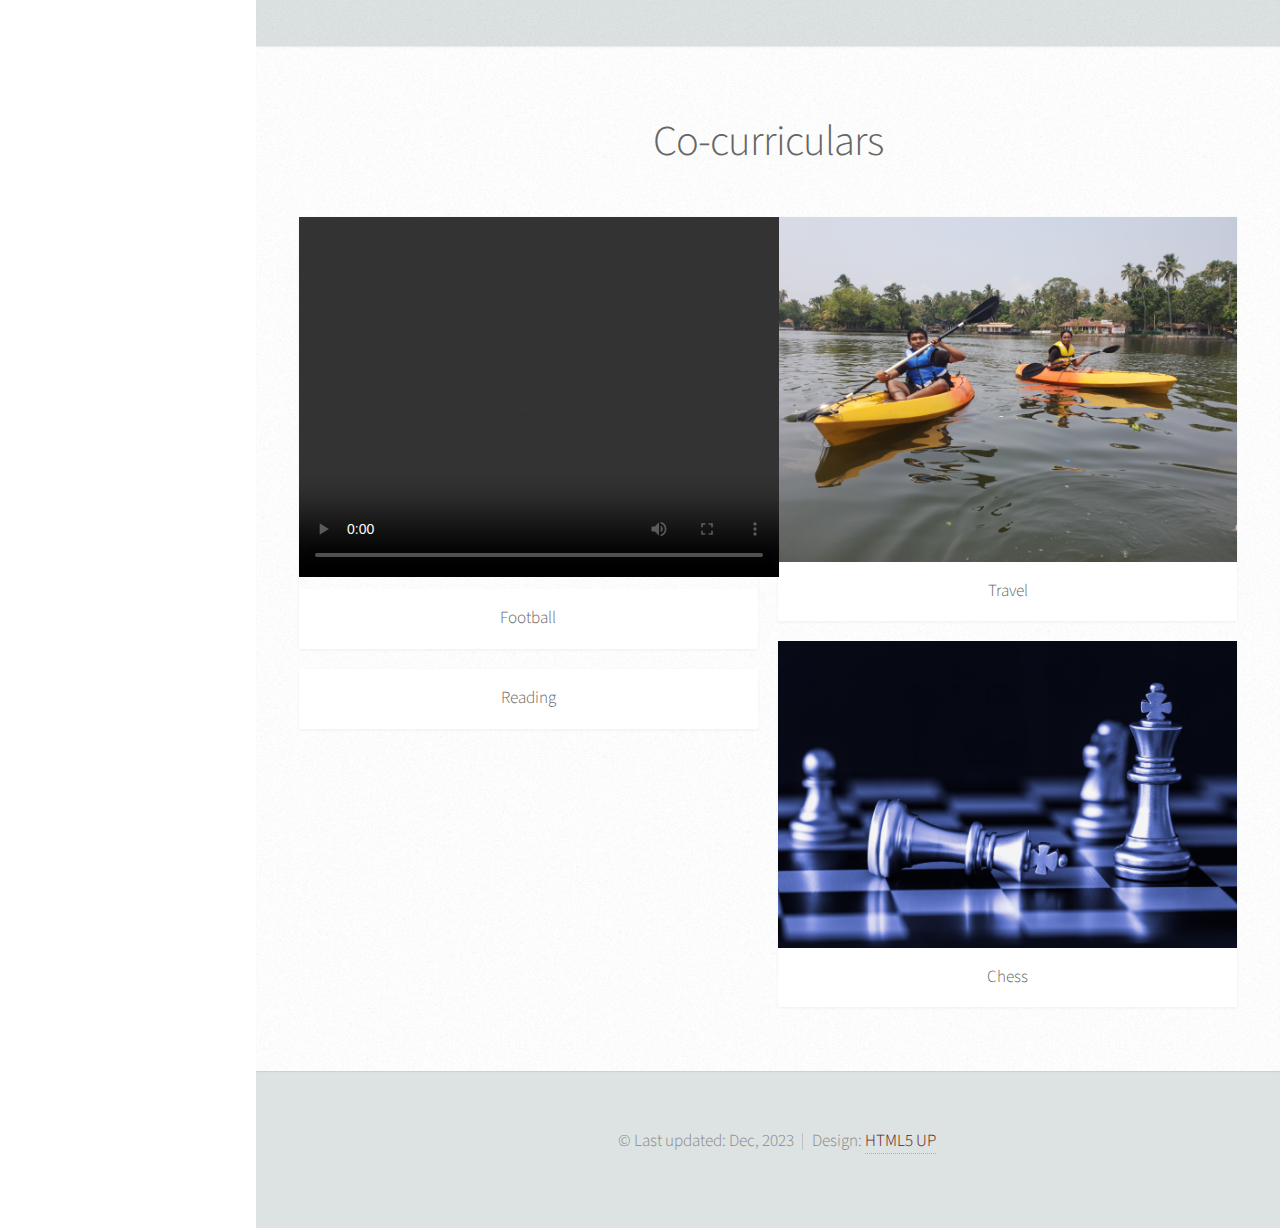
==== commit 37a9b9e8: "Updated description about me." ====
--- a/index.html
+++ b/index.html
@@ -111,9 +111,10 @@
 								<div class="about_column">
 									<p> I am a third-year PhD student at the <a href="https://www.cics.umass.edu/">College 
 										of Information and Computer Sciences (CICS)</a> in  
-										<a href="https://www.umass.edu/">University of Massachusetts Amherst</a>, advised by Prof. <a href="https://groups.cs.umass.edu/ramesh/">Ramesh K. Sitaraman</a>. My research interests are
-										broadly Distributed Systems, Sustainable Computing and Networking. I am currently on the <a href="http://carbonfirst.org/CarbonFirst"> CarbonFirst</a> project, 
-										which aims to make edge and cloud computing sustainable and carbon-free.</p>
+										<a href="https://www.umass.edu/">University of Massachusetts Amherst</a>, advised by Prof. <a href="https://groups.cs.umass.edu/ramesh/">Ramesh K. Sitaraman</a>. I also work closely
+										with Prof. <a href="https://people.cs.umass.edu/~shenoy/">Prashant Shenoy</a>. My research interests are
+										broadly Sustainable Computing, Distributed Systems, and Networking. My current research focuses on making edge and cloud computing sustainable and carbon-free,
+										as part of the <a href="http://carbonfirst.org/CarbonFirst"> CarbonFirst</a> project at UMass.</p>
 									<!-- <p> I am broadly interested in Systems and <b>Networking</b>. I like to gain in-depth knowledge 
 									and tackle interesting problems. Currently, I am looking for a PhD in this field.</p> -->
 									<p>Prior to this, I completed my Master's from <a href="https://www.cse.iitb.ac.in/">IIT-Bombay</a> under 
